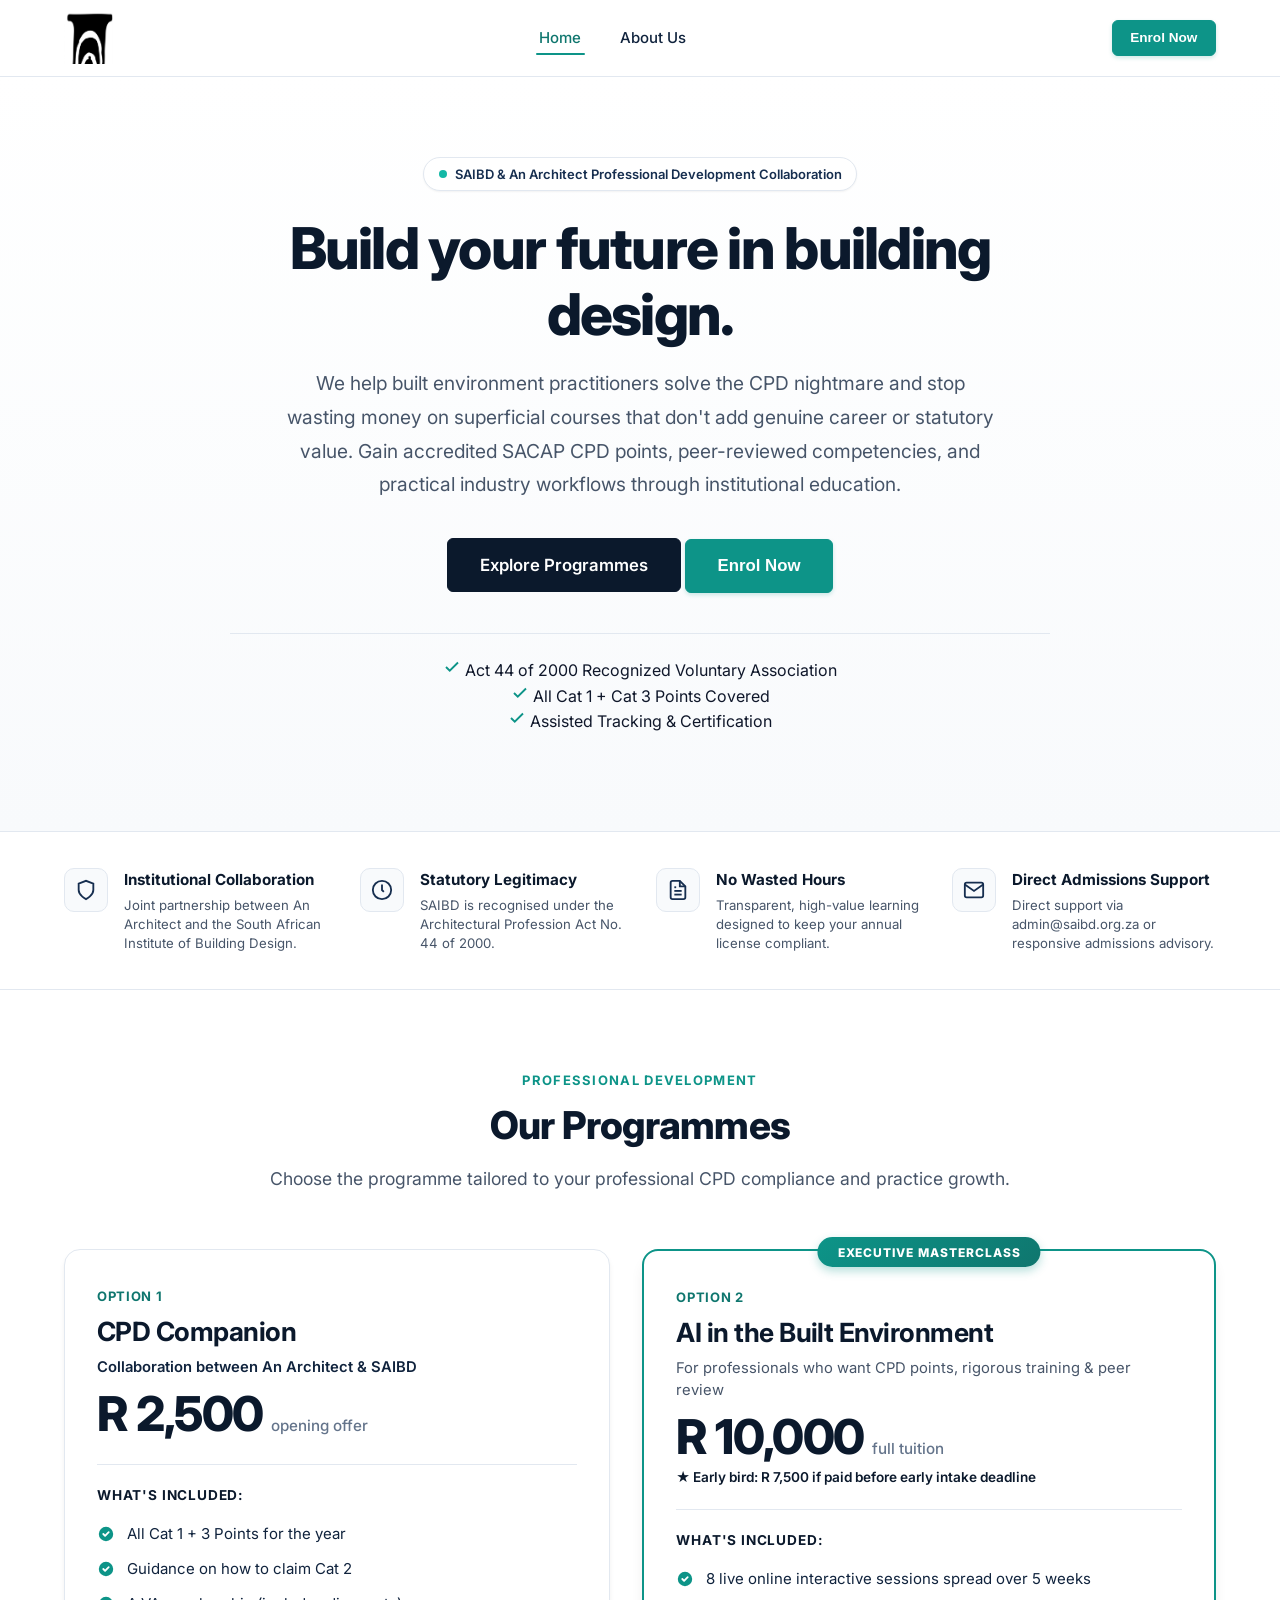
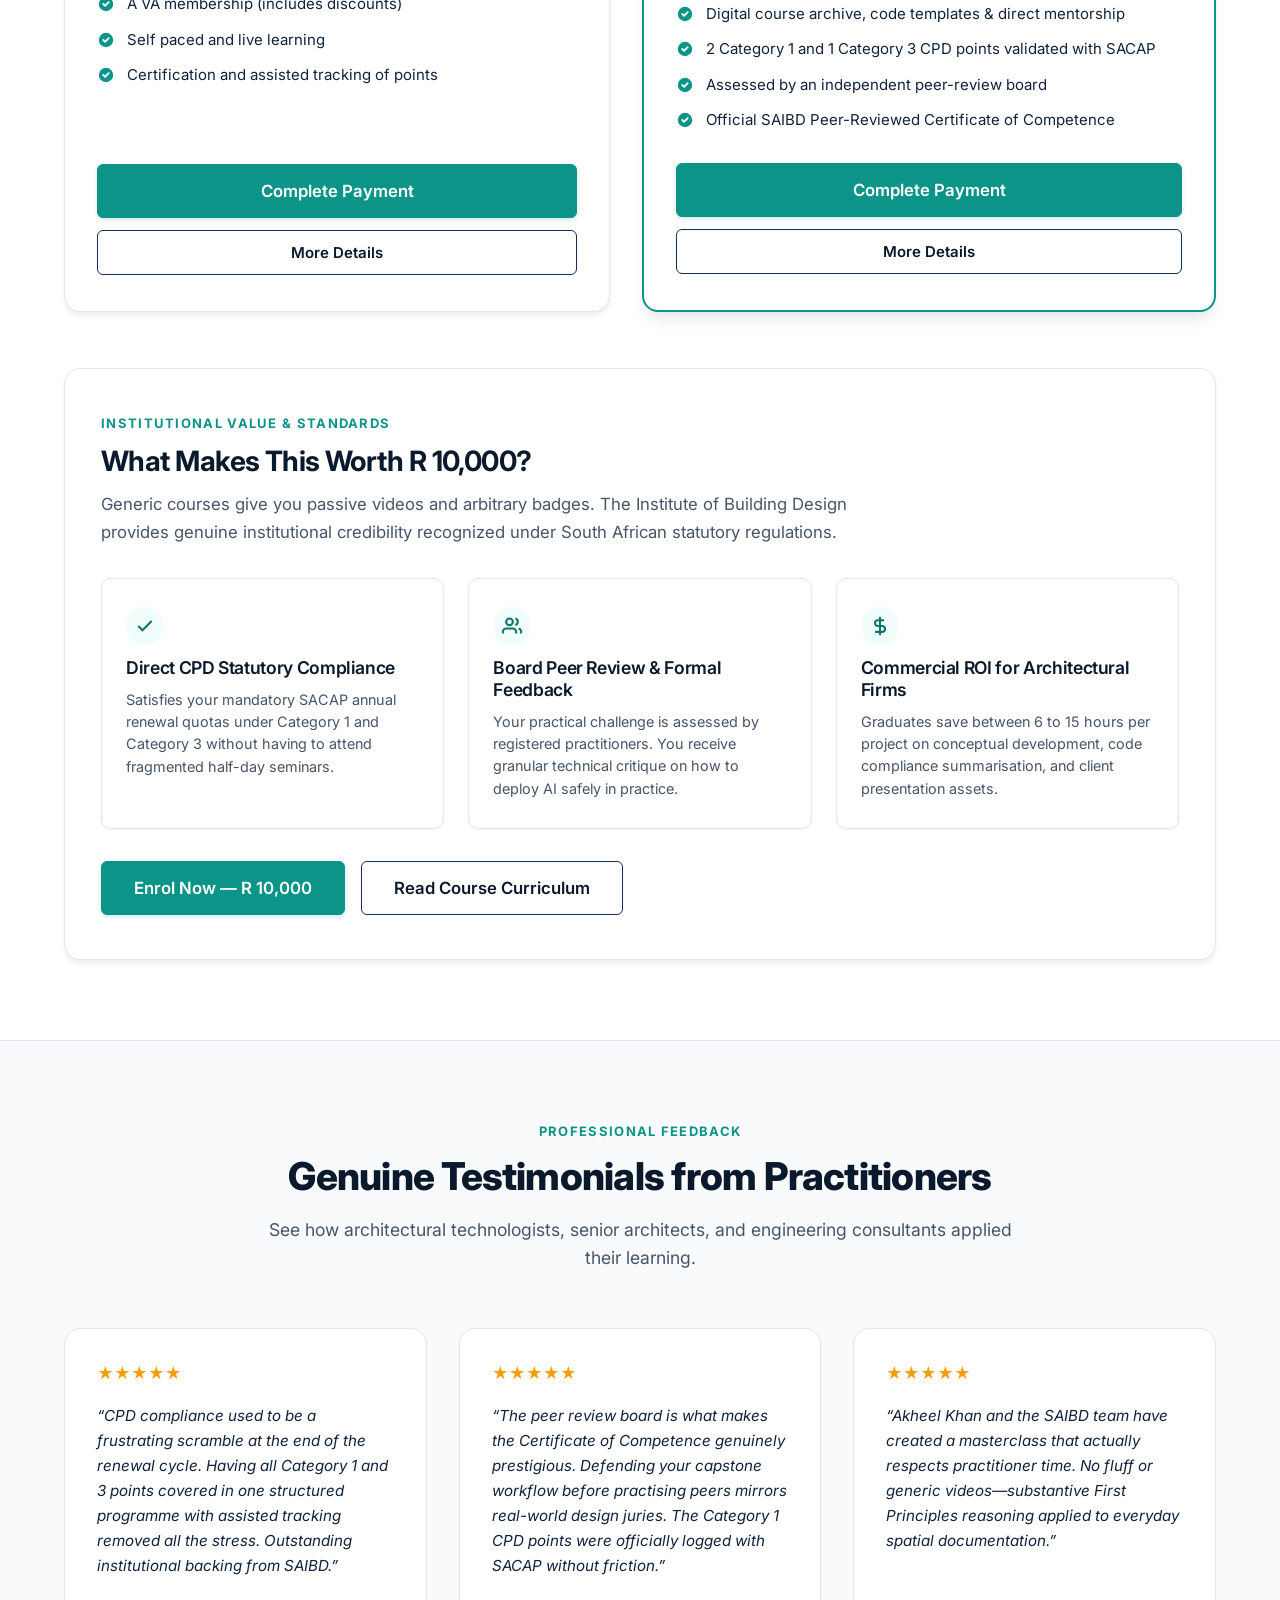
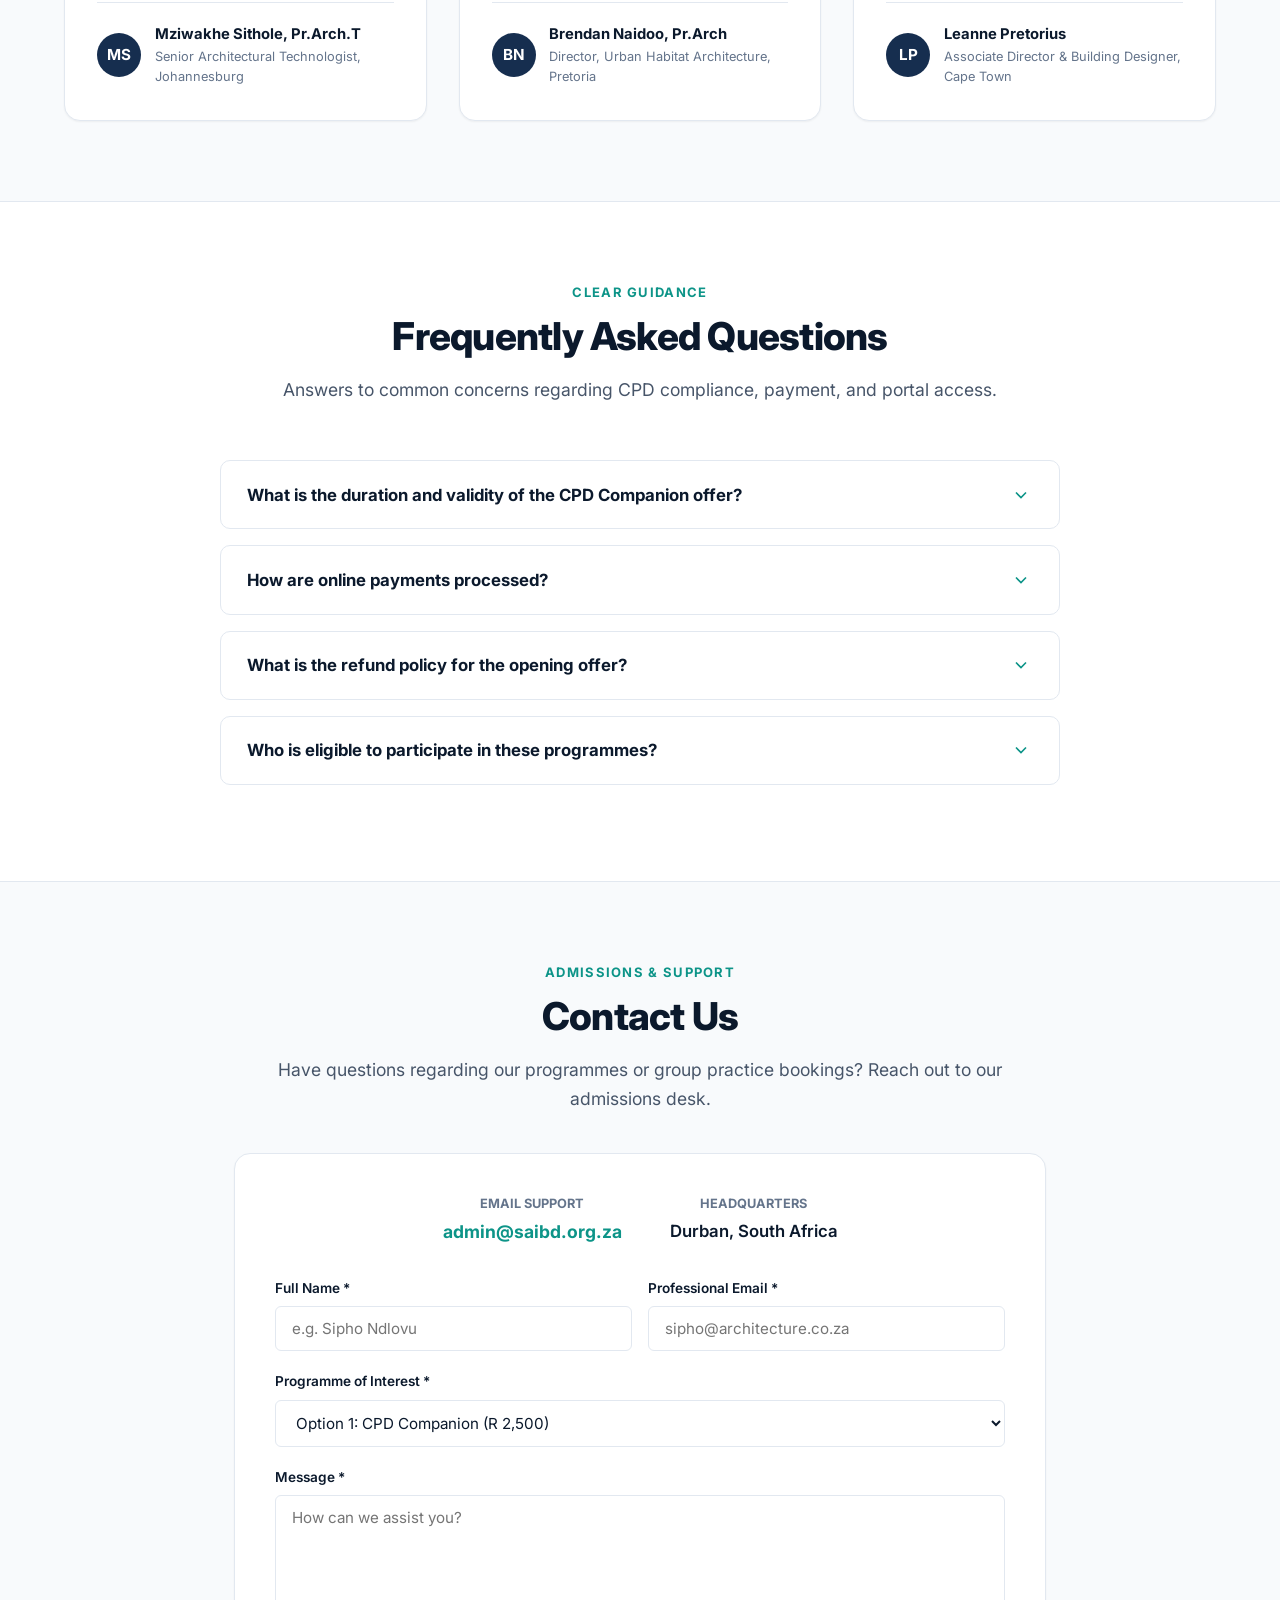
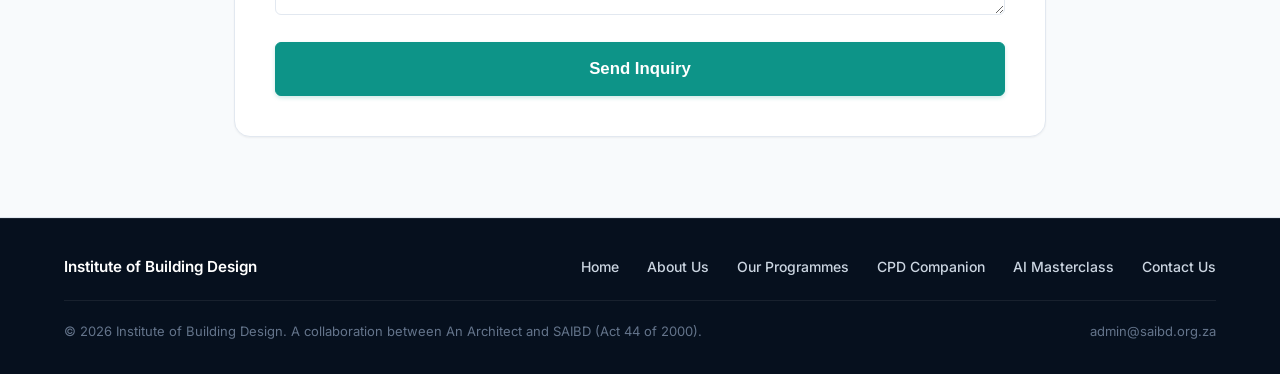
==== index.html @ e6e6883b "Add files via upload" ====
<!DOCTYPE html>
<html lang="en">
<head>
  <meta charset="utf-8">
  <meta name="viewport" content="width=device-width, initial-scale=1, viewport-fit=cover">
  <title>Institute of Building Design | Official Online Division of SAIBD</title>
  <meta name="description" content="Build your future in building design. End the CPD nightmare and stop wasting money on courses that don't add value. Official CPD programmes by SAIBD and An Architect.">
  <link rel="preconnect" href="https://fonts.googleapis.com">
  <link rel="preconnect" href="https://fonts.gstatic.com" crossorigin>
  <link href="https://fonts.googleapis.com/css2?family=Inter:wght@400;500;600;700;800&display=swap" rel="stylesheet">
  <link rel="stylesheet" href="css/style.css">
</head>
<body>

  <!-- Clean Header: Only Logo on Left, Only Home / About Us / Enrol Now on Right -->
  <header class="site-header">
    <div class="container header-main">
      <a href="index.html" class="brand-logo" aria-label="Institute of Building Design Home">
        <img src="Logo.png" alt="Institute of Building Design Logo" width="160" height="52">
      </a>

      <nav aria-label="Main Navigation">
        <ul class="nav-menu">
          <li><a href="index.html" class="nav-link active">Home</a></li>
          <li><a href="about.html" class="nav-link">About Us</a></li>
        </ul>
      </nav>

      <div class="nav-actions">
        <button class="btn btn-teal btn-sm" data-checkout-trigger="cpd-companion" id="nav-enrol-btn">Enrol Now</button>
        <button class="mobile-toggle" aria-label="Open Mobile Menu">
          <svg width="24" height="24" viewBox="0 0 24 24" fill="none" stroke="currentColor" stroke-width="2">
            <line x1="3" y1="12" x2="21" y2="12"></line>
            <line x1="3" y1="6" x2="21" y2="6"></line>
            <line x1="3" y1="18" x2="21" y2="18"></line>
          </svg>
        </button>
      </div>
    </div>
  </header>

  <!-- Mobile Drawer -->
  <div class="mobile-nav" role="dialog" aria-modal="true" aria-label="Mobile Navigation Drawer">
    <div class="mobile-nav-panel">
      <div class="mobile-nav-header">
        <img src="Logo.png" alt="Logo" style="height:44px;width:auto;">
        <button class="mobile-close" aria-label="Close Mobile Menu" style="background:none;border:none;font-size:1.5rem;cursor:pointer;">&times;</button>
      </div>
      <ul class="mobile-nav-links">
        <li><a href="index.html" style="color:var(--teal-600);">Home</a></li>
        <li><a href="about.html">About Us</a></li>
        <li><a href="#contact">Contact Us</a></li>
      </ul>
      <div style="margin-top:auto;display:flex;flex-direction:column;gap:0.75rem;">
        <button class="btn btn-teal btn-block" data-checkout-trigger="cpd-companion">Enrol Now</button>
        <p style="margin-top:0.75rem;font-size:0.8rem;color:var(--text-light);text-align:center;">
          SAIBD & An Architect Collaboration
        </p>
      </div>
    </div>
  </div>

  <main>
    <!-- HERO: Centered, No Image, Addressing CPD Nightmare & Wasted Money -->
    <section class="hero-wrapper" id="home">
      <div class="container hero-content-centered">
        <div class="hero-kicker" style="margin-bottom:1.5rem;">
          <span class="hero-kicker-dot"></span>
          <span>SAIBD & An Architect Professional Development Collaboration</span>
        </div>
        
        <h1 class="hero-title">
          Build your future in building design.
        </h1>
        
        <p class="hero-desc">
          We help built environment practitioners solve the CPD nightmare and stop wasting money on superficial courses that don't add genuine career or statutory value. Gain accredited SACAP CPD points, peer-reviewed competencies, and practical industry workflows through institutional education.
        </p>
        
        <div class="hero-cta-group">
          <a href="#programmes" class="btn btn-navy btn-lg">Explore Programmes</a>
          <button class="btn btn-teal btn-lg" data-checkout-trigger="cpd-companion">Enrol Now</button>
        </div>

        <div class="hero-trust-list">
          <div class="hero-trust-item">
            <svg width="18" height="18" viewBox="0 0 24 24" fill="none" stroke="var(--teal-600)" stroke-width="2.5"><polyline points="20 6 9 17 4 12"></polyline></svg>
            <span>Act 44 of 2000 Recognized Voluntary Association</span>
          </div>
          <div class="hero-trust-item">
            <svg width="18" height="18" viewBox="0 0 24 24" fill="none" stroke="var(--teal-600)" stroke-width="2.5"><polyline points="20 6 9 17 4 12"></polyline></svg>
            <span>All Cat 1 + Cat 3 Points Covered</span>
          </div>
          <div class="hero-trust-item">
            <svg width="18" height="18" viewBox="0 0 24 24" fill="none" stroke="var(--teal-600)" stroke-width="2.5"><polyline points="20 6 9 17 4 12"></polyline></svg>
            <span>Assisted Tracking & Certification</span>
          </div>
        </div>
      </div>
    </section>

    <!-- TRUST SIGNALS BAR -->
    <section class="trust-bar" id="trust-signals" aria-label="Trust Signals and Credentials">
      <div class="container trust-grid">
        <div class="trust-card">
          <div class="trust-icon-box">
            <svg width="22" height="22" viewBox="0 0 24 24" fill="none" stroke="currentColor" stroke-width="2"><path d="M12 22s8-4 8-10V5l-8-3-8 3v7c0 6 8 10 8 10z"></path></svg>
          </div>
          <div>
            <strong>Institutional Collaboration</strong>
            <span>Joint partnership between An Architect and the South African Institute of Building Design.</span>
          </div>
        </div>
        <div class="trust-card">
          <div class="trust-icon-box">
            <svg width="22" height="22" viewBox="0 0 24 24" fill="none" stroke="currentColor" stroke-width="2"><circle cx="12" cy="12" r="10"></circle><polyline points="12 6 12 12 14 14"></polyline></svg>
          </div>
          <div>
            <strong>Statutory Legitimacy</strong>
            <span>SAIBD is recognised under the Architectural Profession Act No. 44 of 2000.</span>
          </div>
        </div>
        <div class="trust-card">
          <div class="trust-icon-box">
            <svg width="22" height="22" viewBox="0 0 24 24" fill="none" stroke="currentColor" stroke-width="2"><path d="M14 2H6a2 2 0 0 0-2 2v16a2 2 0 0 0 2 2h12a2 2 0 0 0 2-2V8z"></path><polyline points="14 2 14 8 20 8"></polyline><line x1="16" y1="13" x2="8" y2="13"></line><line x1="16" y1="17" x2="8" y2="17"></line><polyline points="10 9 9 9 8 9"></polyline></svg>
          </div>
          <div>
            <strong>No Wasted Hours</strong>
            <span>Transparent, high-value learning designed to keep your annual license compliant.</span>
          </div>
        </div>
        <div class="trust-card">
          <div class="trust-icon-box">
            <svg width="22" height="22" viewBox="0 0 24 24" fill="none" stroke="currentColor" stroke-width="2"><path d="M4 4h16c1.1 0 2 .9 2 2v12c0 1.1-.9 2-2 2H4c-1.1 0-2-.9-2-2V6c0-1.1.9-2 2-2z"></path><polyline points="22,6 12,13 2,6"></polyline></svg>
          </div>
          <div>
            <strong>Direct Admissions Support</strong>
            <span>Direct support via admin@saibd.org.za or responsive admissions advisory.</span>
          </div>
        </div>
      </div>
    </section>

    <!-- OUR PROGRAMMES: Concise Option 1 & Option 2 Cards (Only Complete Payment & More Details Buttons) -->
    <section class="section" id="programmes">
      <div class="container">
        <div class="section-header">
          <span class="section-eyebrow">Professional Development</span>
          <h2 class="section-title">Our Programmes</h2>
          <p class="section-subtitle">
            Choose the programme tailored to your professional CPD compliance and practice growth.
          </p>
        </div>

        <div class="pricing-grid">
          <!-- Option 1: CPD Companion -->
          <div class="product-card" style="padding:2.25rem 2rem;">
            <div class="product-header" style="margin-bottom:1.25rem;padding-bottom:1.25rem;">
              <span class="product-tag">Option 1</span>
              <h3>CPD Companion</h3>
              <p class="product-desc" style="font-weight:600;color:var(--navy-850);margin-bottom:0.75rem;">
                Collaboration between An Architect & SAIBD
              </p>
              <div class="price-display">
                <span class="price-val">R 2,500</span>
                <span class="price-unit">opening offer</span>
              </div>
            </div>

            <div class="product-features-title">What's Included:</div>
            <ul class="feature-list" style="margin-bottom:2rem;">
              <li class="feature-item">
                <svg class="feature-icon" viewBox="0 0 20 20" fill="currentColor"><path fill-rule="evenodd" d="M10 18a8 8 0 100-16 8 8 0 000 16zm3.707-9.293a1 1 0 00-1.414-1.414L9 10.586 7.707 9.293a1 1 0 00-1.414 1.414l2 2a1 1 0 001.414 0l4-4z" clip-rule="evenodd"/></svg>
                <span>All Cat 1 + 3 Points for the year</span>
              </li>
              <li class="feature-item">
                <svg class="feature-icon" viewBox="0 0 20 20" fill="currentColor"><path fill-rule="evenodd" d="M10 18a8 8 0 100-16 8 8 0 000 16zm3.707-9.293a1 1 0 00-1.414-1.414L9 10.586 7.707 9.293a1 1 0 00-1.414 1.414l2 2a1 1 0 001.414 0l4-4z" clip-rule="evenodd"/></svg>
                <span>Guidance on how to claim Cat 2</span>
              </li>
              <li class="feature-item">
                <svg class="feature-icon" viewBox="0 0 20 20" fill="currentColor"><path fill-rule="evenodd" d="M10 18a8 8 0 100-16 8 8 0 000 16zm3.707-9.293a1 1 0 00-1.414-1.414L9 10.586 7.707 9.293a1 1 0 00-1.414 1.414l2 2a1 1 0 001.414 0l4-4z" clip-rule="evenodd"/></svg>
                <span>A VA membership (includes discounts)</span>
              </li>
              <li class="feature-item">
                <svg class="feature-icon" viewBox="0 0 20 20" fill="currentColor"><path fill-rule="evenodd" d="M10 18a8 8 0 100-16 8 8 0 000 16zm3.707-9.293a1 1 0 00-1.414-1.414L9 10.586 7.707 9.293a1 1 0 00-1.414 1.414l2 2a1 1 0 001.414 0l4-4z" clip-rule="evenodd"/></svg>
                <span>Self paced and live learning</span>
              </li>
              <li class="feature-item">
                <svg class="feature-icon" viewBox="0 0 20 20" fill="currentColor"><path fill-rule="evenodd" d="M10 18a8 8 0 100-16 8 8 0 000 16zm3.707-9.293a1 1 0 00-1.414-1.414L9 10.586 7.707 9.293a1 1 0 00-1.414 1.414l2 2a1 1 0 001.414 0l4-4z" clip-rule="evenodd"/></svg>
                <span>Certification and assisted tracking of points</span>
              </li>
            </ul>

            <!-- Only 2 Buttons: Complete Payment or More Details -->
            <div class="product-actions">
              <a href="https://paystack.shop/pay/bzzaclu1al" target="_blank" rel="noopener" class="btn btn-teal btn-block btn-lg">
                Complete Payment
              </a>
              <a href="cpd-companion.html" class="btn btn-outline btn-block">
                More Details
              </a>
            </div>
          </div>

          <!-- Option 2: AI in the Built Environment -->
          <div class="product-card featured" style="padding:2.25rem 2rem;">
            <div class="featured-ribbon">Executive Masterclass</div>
            <div class="product-header" style="margin-bottom:1.25rem;padding-bottom:1.25rem;">
              <span class="product-tag">Option 2</span>
              <h3>AI in the Built Environment</h3>
              <p class="product-desc" style="margin-bottom:0.75rem;">
                For professionals who want CPD points, rigorous training & peer review
              </p>
              <div class="price-display">
                <span class="price-val">R 10,000</span>
                <span class="price-unit">full tuition</span>
              </div>
              <span class="price-note" style="color:var(--navy-900);">
                ★ Early bird: R 7,500 if paid before early intake deadline
              </span>
            </div>

            <div class="product-features-title">What's Included:</div>
            <ul class="feature-list" style="margin-bottom:2rem;">
              <li class="feature-item">
                <svg class="feature-icon" viewBox="0 0 20 20" fill="currentColor"><path fill-rule="evenodd" d="M10 18a8 8 0 100-16 8 8 0 000 16zm3.707-9.293a1 1 0 00-1.414-1.414L9 10.586 7.707 9.293a1 1 0 00-1.414 1.414l2 2a1 1 0 001.414 0l4-4z" clip-rule="evenodd"/></svg>
                <span>8 live online interactive sessions spread over 5 weeks</span>
              </li>
              <li class="feature-item">
                <svg class="feature-icon" viewBox="0 0 20 20" fill="currentColor"><path fill-rule="evenodd" d="M10 18a8 8 0 100-16 8 8 0 000 16zm3.707-9.293a1 1 0 00-1.414-1.414L9 10.586 7.707 9.293a1 1 0 00-1.414 1.414l2 2a1 1 0 001.414 0l4-4z" clip-rule="evenodd"/></svg>
                <span>Digital course archive, code templates & direct mentorship</span>
              </li>
              <li class="feature-item">
                <svg class="feature-icon" viewBox="0 0 20 20" fill="currentColor"><path fill-rule="evenodd" d="M10 18a8 8 0 100-16 8 8 0 000 16zm3.707-9.293a1 1 0 00-1.414-1.414L9 10.586 7.707 9.293a1 1 0 00-1.414 1.414l2 2a1 1 0 001.414 0l4-4z" clip-rule="evenodd"/></svg>
                <span>2 Category 1 and 1 Category 3 CPD points validated with SACAP</span>
              </li>
              <li class="feature-item">
                <svg class="feature-icon" viewBox="0 0 20 20" fill="currentColor"><path fill-rule="evenodd" d="M10 18a8 8 0 100-16 8 8 0 000 16zm3.707-9.293a1 1 0 00-1.414-1.414L9 10.586 7.707 9.293a1 1 0 00-1.414 1.414l2 2a1 1 0 001.414 0l4-4z" clip-rule="evenodd"/></svg>
                <span>Assessed by an independent peer-review board</span>
              </li>
              <li class="feature-item">
                <svg class="feature-icon" viewBox="0 0 20 20" fill="currentColor"><path fill-rule="evenodd" d="M10 18a8 8 0 100-16 8 8 0 000 16zm3.707-9.293a1 1 0 00-1.414-1.414L9 10.586 7.707 9.293a1 1 0 00-1.414 1.414l2 2a1 1 0 001.414 0l4-4z" clip-rule="evenodd"/></svg>
                <span>Official SAIBD Peer-Reviewed Certificate of Competence</span>
              </li>
            </ul>

            <!-- Only 2 Buttons: Complete Payment or More Details -->
            <div class="product-actions">
              <a href="https://paystack.shop/pay/bzzaclu1al" target="_blank" rel="noopener" class="btn btn-teal btn-block btn-lg">
                Complete Payment
              </a>
              <a href="ai-in-the-built-environment.html" class="btn btn-outline btn-block">
                More Details
              </a>
            </div>
          </div>
        </div>

        <!-- WHAT MAKES THIS WORTH R 10,000? -->
        <div style="margin-top:3.5rem;background:#FFFFFF;border:1px solid var(--border-light);border-radius:var(--radius-lg);padding:2.75rem 2.25rem;box-shadow:var(--shadow-md);">
          <div style="max-width:760px;margin-bottom:1.75rem;">
            <span class="section-eyebrow">Institutional Value & Standards</span>
            <h3 style="font-size:1.75rem;margin-bottom:0.75rem;color:var(--navy-900);">What Makes This Worth R 10,000?</h3>
            <p style="font-size:1.05rem;color:var(--text-muted);line-height:1.65;margin-bottom:0;">
              Generic courses give you passive videos and arbitrary badges. The Institute of Building Design provides genuine institutional credibility recognized under South African statutory regulations.
            </p>
          </div>

          <div class="worth-card-grid">
            <div class="worth-card">
              <div style="width:38px;height:38px;background:var(--teal-50);color:var(--teal-700);border-radius:50%;display:flex;align-items:center;justify-content:center;margin-bottom:0.75rem;">
                <svg width="20" height="20" viewBox="0 0 24 24" fill="none" stroke="currentColor" stroke-width="2.5"><polyline points="20 6 9 17 4 12"></polyline></svg>
              </div>
              <h4>Direct CPD Statutory Compliance</h4>
              <p>
                Satisfies your mandatory SACAP annual renewal quotas under Category 1 and Category 3 without having to attend fragmented half-day seminars.
              </p>
            </div>

            <div class="worth-card">
              <div style="width:38px;height:38px;background:var(--teal-50);color:var(--teal-700);border-radius:50%;display:flex;align-items:center;justify-content:center;margin-bottom:0.75rem;">
                <svg width="20" height="20" viewBox="0 0 24 24" fill="none" stroke="currentColor" stroke-width="2.5"><path d="M17 21v-2a4 4 0 0 0-4-4H5a4 4 0 0 0-4 4v2"></path><circle cx="9" cy="7" r="4"></circle><path d="M23 21v-2a4 4 0 0 0-3-3.87"></path><path d="M16 3.13a4 4 0 0 1 0 7.75"></path></svg>
              </div>
              <h4>Board Peer Review & Formal Feedback</h4>
              <p>
                Your practical challenge is assessed by registered practitioners. You receive granular technical critique on how to deploy AI safely in practice.
              </p>
            </div>

            <div class="worth-card">
              <div style="width:38px;height:38px;background:var(--teal-50);color:var(--teal-700);border-radius:50%;display:flex;align-items:center;justify-content:center;margin-bottom:0.75rem;">
                <svg width="20" height="20" viewBox="0 0 24 24" fill="none" stroke="currentColor" stroke-width="2.5"><line x1="12" y1="1" x2="12" y2="23"></line><path d="M17 5H9.5a3.5 3.5 0 0 0 0 7h5a3.5 3.5 0 0 1 0 7H6"></path></svg>
              </div>
              <h4>Commercial ROI for Architectural Firms</h4>
              <p>
                Graduates save between 6 to 15 hours per project on conceptual development, code compliance summarisation, and client presentation assets.
              </p>
            </div>
          </div>

          <div style="margin-top:2rem;display:flex;gap:1rem;flex-wrap:wrap;align-items:center;">
            <a href="https://paystack.shop/pay/bzzaclu1al" target="_blank" rel="noopener" class="btn btn-teal btn-lg">
              Enrol Now — R 10,000
            </a>
            <a href="ai-in-the-built-environment.html" class="btn btn-outline btn-lg">
              Read Course Curriculum
            </a>
          </div>
        </div>
      </div>
    </section>

    <!-- TESTIMONIALS -->
    <section class="section section-alt" id="testimonials">
      <div class="container">
        <div class="section-header">
          <span class="section-eyebrow">Professional Feedback</span>
          <h2 class="section-title">Genuine Testimonials from Practitioners</h2>
          <p class="section-subtitle">
            See how architectural technologists, senior architects, and engineering consultants applied their learning.
          </p>
        </div>

        <div class="testimonials-grid">
          <div class="testimonial-card">
            <div>
              <div class="rating-stars">★★★★★</div>
              <p class="testimonial-quote">
                “CPD compliance used to be a frustrating scramble at the end of the renewal cycle. Having all Category 1 and 3 points covered in one structured programme with assisted tracking removed all the stress. Outstanding institutional backing from SAIBD.”
              </p>
            </div>
            <div class="testimonial-author">
              <div class="author-avatar">MS</div>
              <div>
                <span class="author-name">Mziwakhe Sithole, Pr.Arch.T</span>
                <span class="author-role">Senior Architectural Technologist, Johannesburg</span>
              </div>
            </div>
          </div>

          <div class="testimonial-card">
            <div>
              <div class="rating-stars">★★★★★</div>
              <p class="testimonial-quote">
                “The peer review board is what makes the Certificate of Competence genuinely prestigious. Defending your capstone workflow before practising peers mirrors real-world design juries. The Category 1 CPD points were officially logged with SACAP without friction.”
              </p>
            </div>
            <div class="testimonial-author">
              <div class="author-avatar">BN</div>
              <div>
                <span class="author-name">Brendan Naidoo, Pr.Arch</span>
                <span class="author-role">Director, Urban Habitat Architecture, Pretoria</span>
              </div>
            </div>
          </div>

          <div class="testimonial-card">
            <div>
              <div class="rating-stars">★★★★★</div>
              <p class="testimonial-quote">
                “Akheel Khan and the SAIBD team have created a masterclass that actually respects practitioner time. No fluff or generic videos—substantive First Principles reasoning applied to everyday spatial documentation.”
              </p>
            </div>
            <div class="testimonial-author">
              <div class="author-avatar">LP</div>
              <div>
                <span class="author-name">Leanne Pretorius</span>
                <span class="author-role">Associate Director & Building Designer, Cape Town</span>
              </div>
            </div>
          </div>
        </div>
      </div>
    </section>

    <!-- FAQs -->
    <section class="section" id="faqs">
      <div class="container">
        <div class="section-header">
          <span class="section-eyebrow">Clear Guidance</span>
          <h2 class="section-title">Frequently Asked Questions</h2>
          <p class="section-subtitle">
            Answers to common concerns regarding CPD compliance, payment, and portal access.
          </p>
        </div>

        <div class="faq-container">
          <div class="faq-item">
            <button class="faq-question">
              <span>What is the duration and validity of the CPD Companion offer?</span>
              <span class="faq-icon">
                <svg width="20" height="20" viewBox="0 0 24 24" fill="none" stroke="currentColor" stroke-width="2"><polyline points="6 9 12 15 18 9"></polyline></svg>
              </span>
            </button>
            <div class="faq-answer">
              <div class="faq-answer-inner">
                The CPD Companion offer is applicable for a 1 (one) year duration, valid for the 2026 calendar year (commencing January 2026 through December 2026). A new year, 2027, commences in January 2027.
              </div>
            </div>
          </div>

          <div class="faq-item">
            <button class="faq-question">
              <span>How are online payments processed?</span>
              <span class="faq-icon">
                <svg width="20" height="20" viewBox="0 0 24 24" fill="none" stroke="currentColor" stroke-width="2"><polyline points="6 9 12 15 18 9"></polyline></svg>
              </span>
            </button>
            <div class="faq-answer">
              <div class="faq-answer-inner">
                Online payments are processed securely via Paystack with instant receipting and automated enrollment confirmation dispatched to your registered email.
              </div>
            </div>
          </div>

          <div class="faq-item">
            <button class="faq-question">
              <span>What is the refund policy for the opening offer?</span>
              <span class="faq-icon">
                <svg width="20" height="20" viewBox="0 0 24 24" fill="none" stroke="currentColor" stroke-width="2"><polyline points="6 9 12 15 18 9"></polyline></svg>
              </span>
            </button>
            <div class="faq-answer">
              <div class="faq-answer-inner">
                The opening offer is set at R 2,500.00. Because this is a specially discounted opening offer, there are no refunds. Candidate feedback is actively collected to refine and continuously improve the system.
              </div>
            </div>
          </div>

          <div class="faq-item">
            <button class="faq-question">
              <span>Who is eligible to participate in these programmes?</span>
              <span class="faq-icon">
                <svg width="20" height="20" viewBox="0 0 24 24" fill="none" stroke="currentColor" stroke-width="2"><polyline points="6 9 12 15 18 9"></polyline></svg>
              </span>
            </button>
            <div class="faq-answer">
              <div class="faq-answer-inner">
                Candidate and professional architectural draughtspersons, technologists, senior technologists, architects, structural engineers, quantity surveyors, and built environment firm leaders seeking verified SACAP CPD credits.
              </div>
            </div>
          </div>
        </div>
      </div>
    </section>

    <!-- CONTACT US SECTION AT THE BOTTOM (Clean, No Urgent EFT Box) -->
    <section class="section section-alt" id="contact">
      <div class="container" style="max-width:860px;">
        <div style="text-align:center;margin-bottom:2.5rem;">
          <span class="section-eyebrow">Admissions & Support</span>
          <h2 class="section-title">Contact Us</h2>
          <p class="section-subtitle">
            Have questions regarding our programmes or group practice bookings? Reach out to our admissions desk.
          </p>
        </div>

        <div style="background:#FFFFFF;border:1px solid var(--border-light);border-radius:var(--radius-lg);padding:2.5rem;box-shadow:var(--shadow-sm);">
          <div style="display:flex;justify-content:center;gap:3rem;flex-wrap:wrap;margin-bottom:2rem;text-align:center;">
            <div>
              <span style="font-size:0.8rem;text-transform:uppercase;color:var(--text-light);font-weight:700;display:block;margin-bottom:0.25rem;">Email Support</span>
              <a href="mailto:admin@saibd.org.za" style="font-size:1.1rem;font-weight:700;">admin@saibd.org.za</a>
            </div>
            <div>
              <span style="font-size:0.8rem;text-transform:uppercase;color:var(--text-light);font-weight:700;display:block;margin-bottom:0.25rem;">Headquarters</span>
              <span style="font-size:1.05rem;color:var(--navy-900);font-weight:600;">Durban, South Africa</span>
            </div>
          </div>

          <form id="institute-contact-form">
            <div style="display:grid;grid-template-columns:1fr 1fr;gap:1rem;">
              <div class="form-group">
                <label class="form-label" for="contact-name">Full Name *</label>
                <input type="text" id="contact-name" class="form-control" placeholder="e.g. Sipho Ndlovu" required>
              </div>

              <div class="form-group">
                <label class="form-label" for="contact-email">Professional Email *</label>
                <input type="email" id="contact-email" class="form-control" placeholder="sipho@architecture.co.za" required>
              </div>
            </div>

            <div class="form-group">
              <label class="form-label" for="contact-programme">Programme of Interest *</label>
              <select id="contact-programme" class="form-control" required>
                <option value="Option 1 - CPD Companion">Option 1: CPD Companion (R 2,500)</option>
                <option value="Option 2 - AI in the Built Environment">Option 2: AI in the Built Environment (R 10,000 / R 7,500)</option>
                <option value="General Question">General Question</option>
              </select>
            </div>

            <div class="form-group">
              <label class="form-label" for="contact-message">Message *</label>
              <textarea id="contact-message" class="form-control" placeholder="How can we assist you?" required></textarea>
            </div>

            <button type="submit" class="btn btn-teal btn-block btn-lg">Send Inquiry</button>
            <div id="contact-form-response"></div>
          </form>
        </div>
      </div>
    </section>
  </main>

  <!-- Compact Footer (No Logo) -->
  <footer class="site-footer">
    <div class="container">
      <div class="footer-compact">
        <div style="font-weight:600;color:#FFFFFF;font-size:0.95rem;">
          Institute of Building Design
        </div>
        <div class="footer-nav-links">
          <a href="index.html">Home</a>
          <a href="about.html">About Us</a>
          <a href="#programmes">Our Programmes</a>
          <a href="cpd-companion.html">CPD Companion</a>
          <a href="ai-in-the-built-environment.html">AI Masterclass</a>
          <a href="#contact">Contact Us</a>
        </div>
      </div>

      <div class="footer-bottom-copy">
        <div>
          © 2026 Institute of Building Design. A collaboration between An Architect and SAIBD (Act 44 of 2000).
        </div>
        <div>
          <a href="mailto:admin@saibd.org.za" style="color:var(--text-light);">admin@saibd.org.za</a>
        </div>
      </div>
    </div>
  </footer>

  <!-- Candidate Information & Paystack Enrolment Modal -->
  <div class="checkout-modal" id="checkout-modal" role="dialog" aria-modal="true" aria-labelledby="modal-heading">
    <div class="checkout-dialog">
      <div class="checkout-header">
        <div>
          <h3 id="modal-heading">Programme Enrolment</h3>
          <span style="font-size:0.75rem;color:var(--teal-700);font-weight:600;">Secure Candidate Registration</span>
        </div>
        <button class="checkout-close-btn" aria-label="Close Checkout">&times;</button>
      </div>

      <div class="checkout-body">
        <form id="checkout-form">
          <div class="checkout-step">
            <label class="step-label">
              <span class="step-number">1</span>
              Select Programme
            </label>
            <div class="product-select-group">
              <label class="product-option-radio selected">
                <input type="radio" name="checkout-product" value="cpd-companion" checked>
                <span class="radio-title">Option 1: CPD Companion</span>
                <span class="radio-price">R 2,500</span>
                <span style="display:block;font-size:0.75rem;color:var(--text-light);margin-top:0.25rem;">Opening offer</span>
              </label>

              <label class="product-option-radio">
                <input type="radio" name="checkout-product" value="ai-built-environment">
                <span class="radio-title">Option 2: AI in Built Environment</span>
                <span class="radio-price">R 10,000</span>
                <span style="display:block;font-size:0.75rem;color:var(--text-light);margin-top:0.25rem;">Full tuition & certificate</span>
              </label>
            </div>
          </div>

          <div class="checkout-step">
            <label class="step-label">
              <span class="step-number">2</span>
              Candidate Information
            </label>
            <div style="display:grid;grid-template-columns:1fr 1fr;gap:0.75rem;">
              <div class="form-group" style="margin-bottom:0.75rem;">
                <label class="form-label" for="checkout-fname">First Name *</label>
                <input type="text" id="checkout-fname" class="form-control" placeholder="e.g. Sipho" required>
              </div>
              <div class="form-group" style="margin-bottom:0.75rem;">
                <label class="form-label" for="checkout-lname">Last Name *</label>
                <input type="text" id="checkout-lname" class="form-control" placeholder="e.g. Ndlovu" required>
              </div>
            </div>

            <div class="form-group" style="margin-bottom:0.75rem;">
              <label class="form-label" for="checkout-email">Professional Email *</label>
              <input type="email" id="checkout-email" class="form-control" placeholder="sipho@architecture.co.za" required>
            </div>

            <div style="display:grid;grid-template-columns:1.2fr 0.8fr;gap:0.75rem;">
              <div class="form-group" style="margin-bottom:0.75rem;">
                <label class="form-label" for="checkout-phone">Mobile / WhatsApp *</label>
                <input type="tel" id="checkout-phone" class="form-control" placeholder="+27 82 123 4567" required>
              </div>
              <div class="form-group" style="margin-bottom:0.75rem;">
                <label class="form-label" for="checkout-sacap">SACAP / SAIBD Reg No.</label>
                <input type="text" id="checkout-sacap" class="form-control" placeholder="e.g. D1234 (Optional)">
              </div>
            </div>
          </div>

          <div class="checkout-summary-box">
            <div class="summary-row">
              <span id="checkout-item-title">Option 1 - CPD Companion (Opening Offer)</span>
              <span id="checkout-subtotal" style="font-weight:600;color:var(--navy-900);">R 2,500</span>
            </div>
            <div class="summary-row total">
              <span>Total Payable</span>
              <span id="checkout-total" style="color:var(--teal-700);">R 2,500</span>
            </div>
          </div>

          <button type="submit" class="btn btn-teal btn-block btn-lg" id="checkout-submit-btn">
            Proceed to Paystack Secure Checkout
          </button>
        </form>

        <!-- Redirect Confirmation State -->
        <div id="checkout-success" style="display:none;text-align:center;padding:1.5rem 0;">
          <div style="width:64px;height:64px;background-color:var(--teal-50);color:var(--teal-600);border-radius:50%;display:inline-flex;align-items:center;justify-content:center;margin-bottom:1.25rem;">
            <svg width="34" height="34" viewBox="0 0 24 24" fill="none" stroke="currentColor" stroke-width="2.5"><polyline points="20 6 9 17 4 12"></polyline></svg>
          </div>
          <h3 style="font-size:1.5rem;margin-bottom:0.5rem;color:var(--navy-900);">Redirecting to Paystack...</h3>
          <p style="color:var(--text-muted);font-size:0.95rem;max-width:440px;margin:0 auto 1.5rem;">
            Your details have been registered under reference <strong id="receipt-ref" style="color:var(--navy-900);">IBD-123456</strong>.
          </p>
          <a href="https://paystack.shop/pay/bzzaclu1al" target="_blank" rel="noopener" class="btn btn-teal btn-lg" id="paystack-redirect-btn" style="margin-bottom:1rem;">
            Click here if not redirected automatically
          </a>
        </div>
      </div>
    </div>
  </div>

  <script src="js/main.js"></script>
</body>
</html>
---- css/style.css ----
/* ==========================================================================
   INSTITUTE OF BUILDING DESIGN (IBD) — DESIGN SYSTEM & STYLESHEET
   Colours: Crisp White, Navy Blue (#0B192C, #132A4A), Teal (#0D9488, #0F766E)
   Typography: Inter (Clean, Academic, Trustworthy)
   ========================================================================== */

:root {
  /* Brand Palette */
  --navy-950: #06101E;
  --navy-900: #0B192C;
  --navy-850: #10233D;
  --navy-800: #162E4F;
  --navy-700: #1E3E66;
  --navy-600: #2C5282;

  --teal-700: #0F766E;
  --teal-600: #0D9488;
  --teal-500: #14B8A6;
  --teal-400: #2DD4BF;
  --teal-100: #CCFBF1;
  --teal-50:  #F0FDFA;

  /* Neutrals & Surfaces */
  --bg-white: #FFFFFF;
  --bg-subtle: #F8FAFC;
  --bg-card: #FFFFFF;
  --bg-alt: #F1F5F9;
  
  --text-main: #0F172A;
  --text-muted: #475569;
  --text-light: #64748B;
  --text-on-dark: #F8FAFC;
  --text-on-dark-muted: #CBD5E1;

  --border-light: #E2E8F0;
  --border-subtle: #EDF2F7;
  --border-dark: #1E3A5F;

  --gold-500: #D97706;
  --gold-100: #FEF3C7;

  /* Shadows */
  --shadow-sm: 0 1px 2px 0 rgba(0, 0, 0, 0.05);
  --shadow-md: 0 4px 6px -1px rgba(11, 25, 44, 0.07), 0 2px 4px -2px rgba(11, 25, 44, 0.05);
  --shadow-lg: 0 10px 15px -3px rgba(11, 25, 44, 0.09), 0 4px 6px -4px rgba(11, 25, 44, 0.04);
  --shadow-xl: 0 20px 25px -5px rgba(11, 25, 44, 0.12), 0 8px 10px -6px rgba(11, 25, 44, 0.06);

  /* Layout */
  --container-max: 1200px;
  --radius-sm: 6px;
  --radius-md: 10px;
  --radius-lg: 16px;
  --radius-full: 9999px;

  --header-height: 76px;
}

/* Base Reset */
*, *::before, *::after {
  box-sizing: border-box;
  margin: 0;
  padding: 0;
}

html {
  font-family: 'Inter', system-ui, -apple-system, BlinkMacSystemFont, "Segoe UI", Roboto, sans-serif;
  color: var(--text-main);
  background-color: var(--bg-white);
  line-height: 1.6;
  font-size: 16px;
  scroll-behavior: smooth;
  -webkit-font-smoothing: antialiased;
  -moz-osx-font-smoothing: grayscale;
}

body {
  min-height: 100vh;
  display: flex;
  flex-direction: column;
  background-color: var(--bg-white);
  color: var(--text-main);
  overflow-x: hidden;
}

img {
  max-width: 100%;
  height: auto;
  display: block;
}

a {
  color: var(--teal-600);
  text-decoration: none;
  transition: color 0.2s ease;
}

a:hover {
  color: var(--teal-700);
}

p {
  margin-bottom: 1.2rem;
  line-height: 1.65;
}

h1, h2, h3, h4, h5, h6 {
  color: var(--navy-900);
  font-weight: 700;
  line-height: 1.25;
  letter-spacing: -0.02em;
  margin-bottom: 0.75rem;
}

h1 { font-size: clamp(2.2rem, 4vw + 1rem, 3.4rem); }
h2 { font-size: clamp(1.75rem, 2.5vw + 0.75rem, 2.5rem); }
h3 { font-size: clamp(1.25rem, 1.5vw + 0.5rem, 1.65rem); }
h4 { font-size: 1.15rem; font-weight: 600; }

/* Container & Sections */
.container {
  width: 100%;
  max-width: var(--container-max);
  margin-left: auto;
  margin-right: auto;
  padding-left: 1.5rem;
  padding-right: 1.5rem;
}

.section {
  padding: 5rem 0;
}

.section-sm {
  padding: 3rem 0;
}

.section-alt {
  background-color: var(--bg-subtle);
  border-top: 1px solid var(--border-light);
  border-bottom: 1px solid var(--border-light);
}

.section-navy {
  background-color: var(--navy-900);
  color: var(--text-on-dark);
}

.section-navy h1, 
.section-navy h2, 
.section-navy h3 {
  color: #FFFFFF;
}

.section-navy p {
  color: var(--text-on-dark-muted);
}

/* Header & Navigation */
.site-header {
  position: sticky;
  top: 0;
  z-index: 100;
  background-color: rgba(255, 255, 255, 0.98);
  backdrop-filter: blur(8px);
  -webkit-backdrop-filter: blur(8px);
  border-bottom: 1px solid var(--border-light);
  transition: box-shadow 0.2s ease;
}

.site-header.scrolled {
  box-shadow: var(--shadow-sm);
}

.header-topbar {
  background-color: var(--navy-950);
  color: var(--text-on-dark-muted);
  font-size: 0.8125rem;
  padding: 0.4rem 0;
  border-bottom: 1px solid rgba(255, 255, 255, 0.08);
}

.topbar-content {
  display: flex;
  justify-content: space-between;
  align-items: center;
  flex-wrap: wrap;
  gap: 0.75rem;
}

.topbar-badge {
  display: inline-flex;
  align-items: center;
  gap: 0.5rem;
}

.topbar-badge span.dot {
  width: 7px;
  height: 7px;
  border-radius: 50%;
  background-color: var(--teal-400);
  display: inline-block;
  box-shadow: 0 0 8px var(--teal-400);
}

.topbar-links {
  display: flex;
  gap: 1.25rem;
  align-items: center;
}

.topbar-links a {
  color: var(--text-on-dark-muted);
  font-size: 0.8125rem;
  transition: color 0.15s ease;
}

.topbar-links a:hover {
  color: #FFFFFF;
}

.header-main {
  display: flex;
  align-items: center;
  justify-content: space-between;
  height: var(--header-height);
}

.brand-logo {
  display: flex;
  align-items: center;
  text-decoration: none;
}

.brand-logo img {
  height: 52px;
  max-height: 56px;
  width: auto;
  display: block;
  object-fit: contain;
}

/* Nav links */
.nav-menu {
  display: flex;
  align-items: center;
  gap: 2rem;
  list-style: none;
}

.nav-link {
  font-size: 0.9375rem;
  font-weight: 500;
  color: var(--navy-850);
  padding: 0.5rem 0.2rem;
  position: relative;
  transition: color 0.2s ease;
}

.nav-link:hover,
.nav-link.active {
  color: var(--teal-700);
}

.nav-link.active::after {
  content: '';
  position: absolute;
  bottom: 0;
  left: 0;
  right: 0;
  height: 2px;
  background-color: var(--teal-600);
  border-radius: 2px;
}

.nav-actions {
  display: flex;
  align-items: center;
  gap: 1rem;
}

.mobile-toggle {
  display: none;
  background: none;
  border: 1px solid var(--border-light);
  border-radius: var(--radius-sm);
  padding: 0.5rem;
  cursor: pointer;
  color: var(--navy-900);
}

/* Mobile drawer */
.mobile-nav {
  position: fixed;
  inset: 0;
  background-color: rgba(6, 16, 30, 0.6);
  z-index: 1000;
  display: none;
  opacity: 0;
  transition: opacity 0.25s ease;
}

.mobile-nav.active {
  display: flex;
  opacity: 1;
}

.mobile-nav-panel {
  width: 85%;
  max-width: 360px;
  background-color: #FFFFFF;
  height: 100%;
  margin-left: auto;
  padding: 1.5rem;
  display: flex;
  flex-direction: column;
  overflow-y: auto;
  box-shadow: -4px 0 24px rgba(0,0,0,0.15);
  transform: translateX(100%);
  transition: transform 0.3s cubic-bezier(0.16, 1, 0.3, 1);
}

.mobile-nav.active .mobile-nav-panel {
  transform: translateX(0);
}

.mobile-nav-header {
  display: flex;
  justify-content: space-between;
  align-items: center;
  margin-bottom: 2rem;
  padding-bottom: 1rem;
  border-bottom: 1px solid var(--border-light);
}

.mobile-nav-links {
  list-style: none;
  display: flex;
  flex-direction: column;
  gap: 1.25rem;
  margin-bottom: 2rem;
}

.mobile-nav-links a {
  font-size: 1.05rem;
  font-weight: 600;
  color: var(--navy-900);
  display: block;
}

/* Buttons */
.btn {
  display: inline-flex;
  align-items: center;
  justify-content: center;
  gap: 0.5rem;
  font-weight: 600;
  font-size: 0.9375rem;
  padding: 0.8rem 1.6rem;
  border-radius: var(--radius-sm);
  border: 1.5px solid transparent;
  cursor: pointer;
  text-decoration: none;
  transition: all 0.2s cubic-bezier(0.16, 1, 0.3, 1);
  white-space: nowrap;
  line-height: 1.2;
}

.btn-sm {
  padding: 0.55rem 1.1rem;
  font-size: 0.85rem;
}

.btn-lg {
  padding: 1rem 2rem;
  font-size: 1.05rem;
}

.btn-teal {
  background-color: var(--teal-600);
  color: #FFFFFF;
  border-color: var(--teal-600);
  box-shadow: 0 2px 4px rgba(13, 148, 136, 0.2);
}

.btn-teal:hover {
  background-color: var(--teal-700);
  border-color: var(--teal-700);
  color: #FFFFFF;
  box-shadow: 0 4px 10px rgba(13, 148, 136, 0.3);
  transform: translateY(-1px);
}

.btn-navy {
  background-color: var(--navy-900);
  color: #FFFFFF;
  border-color: var(--navy-900);
}

.btn-navy:hover {
  background-color: var(--navy-800);
  border-color: var(--navy-800);
  color: #FFFFFF;
  transform: translateY(-1px);
}

.btn-outline {
  background-color: transparent;
  color: var(--navy-900);
  border-color: var(--navy-800);
}

.btn-outline:hover {
  background-color: var(--navy-900);
  color: #FFFFFF;
}

.btn-outline-white {
  background-color: transparent;
  color: #FFFFFF;
  border-color: rgba(255, 255, 255, 0.5);
}

.btn-outline-white:hover {
  background-color: #FFFFFF;
  color: var(--navy-900);
}

.btn-ghost {
  background-color: transparent;
  color: var(--teal-700);
  border-color: transparent;
  padding-left: 0.5rem;
  padding-right: 0.5rem;
}

.btn-ghost:hover {
  color: var(--teal-600);
  background-color: var(--teal-50);
}

.btn-block {
  display: flex;
  width: 100%;
}

/* Badges & Tags */
.badge {
  display: inline-flex;
  align-items: center;
  gap: 0.35rem;
  padding: 0.3rem 0.75rem;
  border-radius: var(--radius-full);
  font-size: 0.75rem;
  font-weight: 700;
  text-transform: uppercase;
  letter-spacing: 0.05em;
}

.badge-teal {
  background-color: var(--teal-50);
  color: var(--teal-700);
  border: 1px solid var(--teal-100);
}

.badge-navy {
  background-color: var(--navy-900);
  color: #FFFFFF;
}

.badge-gold {
  background-color: var(--gold-100);
  color: #92400E;
  border: 1px solid #FDE68A;
}

/* Hero Section */
.hero-wrapper {
  background: linear-gradient(180deg, #FFFFFF 0%, var(--bg-subtle) 100%);
  padding: 4rem 0 5rem;
  border-bottom: 1px solid var(--border-light);
  position: relative;
  overflow: hidden;
}

.hero-grid {
  display: grid;
  grid-template-columns: 1.15fr 0.85fr;
  gap: 3.5rem;
  align-items: center;
}

.hero-kicker {
  display: inline-flex;
  align-items: center;
  gap: 0.5rem;
  padding: 0.35rem 0.9rem;
  background-color: #FFFFFF;
  border: 1px solid var(--border-light);
  border-radius: var(--radius-full);
  font-size: 0.8125rem;
  font-weight: 600;
  color: var(--navy-800);
  margin-bottom: 1.25rem;
  box-shadow: var(--shadow-sm);
}

.hero-kicker-dot {
  width: 8px;
  height: 8px;
  border-radius: 50%;
  background-color: var(--teal-500);
}

.hero-title {
  font-size: clamp(2.35rem, 4.2vw, 3.5rem);
  font-weight: 800;
  color: var(--navy-900);
  line-height: 1.15;
  margin-bottom: 1.25rem;
  letter-spacing: -0.03em;
}

.hero-content-centered {
  max-width: 820px;
  margin: 0 auto;
  text-align: center;
  padding: 1rem 0;
}

.hero-content-centered .hero-title {
  font-size: clamp(2.4rem, 4.5vw, 3.6rem);
  font-weight: 800;
  color: var(--navy-900);
  line-height: 1.15;
  margin-bottom: 1.25rem;
  letter-spacing: -0.03em;
}

.hero-content-centered .hero-desc {
  font-size: 1.2rem;
  line-height: 1.75;
  color: var(--text-muted);
  max-width: 720px;
  margin: 0 auto 2.25rem;
}

.hero-content-centered .hero-cta-group {
  justify-content: center;
  margin-bottom: 2.5rem;
}

.hero-content-centered .hero-trust-list {
  justify-content: center;
  border-top: 1px solid var(--border-light);
  padding-top: 1.5rem;
}

/* Product Notice Boxes */
.ts-and-cs-box {
  background-color: var(--bg-subtle);
  border: 1px solid var(--border-light);
  border-radius: var(--radius-sm);
  padding: 1rem 1.2rem;
  margin: 1.25rem 0;
  font-size: 0.8125rem;
  color: var(--text-muted);
  line-height: 1.55;
}

.ts-and-cs-box strong {
  color: var(--navy-900);
  display: block;
  margin-bottom: 0.35rem;
  font-size: 0.85rem;
}

.urgent-eft-box {
  background-color: #FEF3C7;
  border: 1px solid #FDE68A;
  border-radius: var(--radius-sm);
  padding: 1rem 1.25rem;
  margin-top: 1.25rem;
  font-size: 0.825rem;
  color: #78350F;
  line-height: 1.55;
}

.urgent-eft-box strong {
  color: #92400E;
}

/* Worth Section */
.worth-card-grid {
  display: grid;
  grid-template-columns: repeat(3, 1fr);
  gap: 1.5rem;
  margin-top: 2rem;
}

.worth-card {
  background-color: #FFFFFF;
  border: 1px solid var(--border-light);
  border-radius: var(--radius-md);
  padding: 1.75rem 1.5rem;
  box-shadow: var(--shadow-sm);
}

.worth-card h4 {
  color: var(--navy-900);
  font-size: 1.1rem;
  margin-bottom: 0.6rem;
}

.worth-card p {
  color: var(--text-muted);
  font-size: 0.9rem;
  line-height: 1.55;
  margin-bottom: 0;
}

@media (max-width: 860px) {
  .worth-card-grid {
    grid-template-columns: 1fr;
  }
}

.hero-image-frame:hover img {
  transform: scale(1.02);
}

.hero-floating-card {
  position: absolute;
  bottom: -20px;
  left: -20px;
  background-color: #FFFFFF;
  border: 1px solid var(--border-light);
  border-radius: var(--radius-md);
  padding: 1.2rem 1.4rem;
  box-shadow: var(--shadow-lg);
  max-width: 290px;
  z-index: 2;
}

.floating-card-header {
  display: flex;
  align-items: center;
  gap: 0.6rem;
  margin-bottom: 0.5rem;
}

.floating-card-icon {
  width: 32px;
  height: 32px;
  background-color: var(--teal-50);
  border-radius: 50%;
  display: flex;
  align-items: center;
  justify-content: center;
  color: var(--teal-600);
}

.floating-card-title {
  font-size: 0.9rem;
  font-weight: 700;
  color: var(--navy-900);
}

.floating-card-text {
  font-size: 0.8rem;
  color: var(--text-muted);
  line-height: 1.4;
  margin-bottom: 0;
}

/* Trust Bar */
.trust-bar {
  background-color: #FFFFFF;
  border-bottom: 1px solid var(--border-light);
  padding: 2.25rem 0;
}

.trust-grid {
  display: grid;
  grid-template-columns: repeat(4, 1fr);
  gap: 2rem;
}

.trust-card {
  display: flex;
  align-items: flex-start;
  gap: 1rem;
}

.trust-icon-box {
  width: 44px;
  height: 44px;
  flex-shrink: 0;
  background-color: var(--bg-subtle);
  border: 1px solid var(--border-light);
  border-radius: var(--radius-md);
  display: flex;
  align-items: center;
  justify-content: center;
  color: var(--navy-800);
}

.trust-card strong {
  display: block;
  font-size: 0.95rem;
  color: var(--navy-900);
  font-weight: 700;
  margin-bottom: 0.25rem;
}

.trust-card span {
  font-size: 0.825rem;
  color: var(--text-muted);
  line-height: 1.45;
  display: block;
}

/* Section Headers */
.section-header {
  text-align: center;
  max-width: 760px;
  margin: 0 auto 3.5rem;
}

.section-header.text-left {
  text-align: left;
  margin-left: 0;
}

.section-eyebrow {
  font-size: 0.8125rem;
  font-weight: 700;
  text-transform: uppercase;
  letter-spacing: 0.1em;
  color: var(--teal-600);
  margin-bottom: 0.6rem;
  display: block;
}

.section-title {
  font-size: clamp(1.85rem, 3vw, 2.5rem);
  font-weight: 800;
  margin-bottom: 1rem;
}

.section-subtitle {
  font-size: 1.1rem;
  color: var(--text-muted);
  line-height: 1.6;
}

/* Products Section */
.pricing-grid {
  display: grid;
  grid-template-columns: 1fr 1.05fr;
  gap: 2rem;
  align-items: stretch;
}

.product-card {
  background-color: #FFFFFF;
  border: 1px solid var(--border-light);
  border-radius: var(--radius-lg);
  padding: 2.75rem 2.25rem;
  display: flex;
  flex-direction: column;
  position: relative;
  box-shadow: var(--shadow-md);
  transition: transform 0.2s ease, box-shadow 0.2s ease, border-color 0.2s ease;
}

.product-card:hover {
  transform: translateY(-4px);
  box-shadow: var(--shadow-xl);
}

.product-card.featured {
  border: 2px solid var(--teal-600);
  box-shadow: var(--shadow-lg);
}

.featured-ribbon {
  position: absolute;
  top: -14px;
  left: 50%;
  transform: translateX(-50%);
  background: linear-gradient(135deg, var(--teal-600), var(--teal-700));
  color: #FFFFFF;
  font-size: 0.75rem;
  font-weight: 800;
  text-transform: uppercase;
  letter-spacing: 0.08em;
  padding: 0.35rem 1.25rem;
  border-radius: var(--radius-full);
  box-shadow: 0 4px 10px rgba(13, 148, 136, 0.3);
}

.product-header {
  margin-bottom: 1.5rem;
  border-bottom: 1px solid var(--border-light);
  padding-bottom: 1.5rem;
}

.product-tag {
  font-size: 0.8125rem;
  font-weight: 700;
  color: var(--teal-700);
  text-transform: uppercase;
  letter-spacing: 0.05em;
  margin-bottom: 0.5rem;
  display: block;
}

.product-card h3 {
  font-size: 1.65rem;
  margin-bottom: 0.5rem;
}

.product-desc {
  font-size: 0.925rem;
  color: var(--text-muted);
  line-height: 1.5;
  margin-bottom: 1.25rem;
}

.price-display {
  display: flex;
  align-items: baseline;
  gap: 0.5rem;
  margin-bottom: 0.35rem;
}

.price-val {
  font-size: 3rem;
  font-weight: 800;
  color: var(--navy-900);
  line-height: 1;
  letter-spacing: -0.03em;
}

.price-unit {
  font-size: 0.95rem;
  color: var(--text-light);
  font-weight: 500;
}

.price-note {
  font-size: 0.85rem;
  color: var(--teal-700);
  font-weight: 600;
  display: block;
}

.product-features-title {
  font-size: 0.85rem;
  font-weight: 700;
  text-transform: uppercase;
  letter-spacing: 0.06em;
  color: var(--navy-900);
  margin-bottom: 1rem;
}

.feature-list {
  list-style: none;
  margin-bottom: 2rem;
  display: flex;
  flex-direction: column;
  gap: 0.85rem;
}

.feature-item {
  display: flex;
  align-items: flex-start;
  gap: 0.75rem;
  font-size: 0.9375rem;
  color: var(--navy-850);
  line-height: 1.45;
}

.feature-icon {
  width: 18px;
  height: 18px;
  flex-shrink: 0;
  color: var(--teal-600);
  margin-top: 2px;
}

.product-actions {
  margin-top: auto;
  display: flex;
  flex-direction: column;
  gap: 0.75rem;
}

.product-guarantee {
  font-size: 0.8rem;
  color: var(--text-light);
  text-align: center;
  display: flex;
  align-items: center;
  justify-content: center;
  gap: 0.4rem;
  margin-top: 0.75rem;
}

/* Payment Plan / Options Table */
.payment-options-banner {
  margin-top: 3.5rem;
  background-color: #FFFFFF;
  border: 1px solid var(--border-light);
  border-radius: var(--radius-md);
  padding: 2rem;
  box-shadow: var(--shadow-sm);
}

.table-responsive {
  width: 100%;
  overflow-x: auto;
  -webkit-overflow-scrolling: touch;
}

.custom-table {
  width: 100%;
  border-collapse: collapse;
  text-align: left;
  font-size: 0.9375rem;
}

.custom-table th {
  padding: 1rem 1.25rem;
  background-color: var(--bg-subtle);
  color: var(--navy-900);
  font-weight: 700;
  border-bottom: 1px solid var(--border-light);
}

.custom-table td {
  padding: 1.1rem 1.25rem;
  border-bottom: 1px solid var(--border-light);
  color: var(--navy-850);
  vertical-align: top;
}

.custom-table tr:last-child td {
  border-bottom: none;
}

/* Benefits Grid */
.benefits-grid {
  display: grid;
  grid-template-columns: repeat(3, 1fr);
  gap: 2rem;
}

.benefit-card {
  background-color: #FFFFFF;
  border: 1px solid var(--border-light);
  border-radius: var(--radius-md);
  padding: 2.25rem 1.75rem;
  transition: transform 0.2s ease, box-shadow 0.2s ease;
}

.benefit-card:hover {
  transform: translateY(-3px);
  box-shadow: var(--shadow-md);
  border-color: var(--teal-200);
}

.benefit-icon-wrapper {
  width: 52px;
  height: 52px;
  background-color: var(--teal-50);
  border: 1px solid var(--teal-100);
  border-radius: var(--radius-md);
  display: flex;
  align-items: center;
  justify-content: center;
  color: var(--teal-700);
  margin-bottom: 1.25rem;
}

.benefit-card h4 {
  font-size: 1.2rem;
  margin-bottom: 0.6rem;
  color: var(--navy-900);
}

.benefit-card p {
  font-size: 0.925rem;
  color: var(--text-muted);
  line-height: 1.55;
  margin-bottom: 0;
}

/* Testimonials */
.testimonials-grid {
  display: grid;
  grid-template-columns: repeat(3, 1fr);
  gap: 2rem;
}

.testimonial-card {
  background-color: #FFFFFF;
  border: 1px solid var(--border-light);
  border-radius: var(--radius-lg);
  padding: 2rem;
  box-shadow: var(--shadow-sm);
  display: flex;
  flex-direction: column;
  justify-content: space-between;
}

.testimonial-quote {
  font-size: 0.95rem;
  color: var(--navy-850);
  line-height: 1.65;
  margin-bottom: 1.5rem;
  font-style: italic;
  position: relative;
}

.testimonial-author {
  display: flex;
  align-items: center;
  gap: 0.85rem;
  border-top: 1px solid var(--border-light);
  padding-top: 1.25rem;
}

.author-avatar {
  width: 44px;
  height: 44px;
  border-radius: 50%;
  background-color: var(--navy-800);
  color: #FFFFFF;
  display: flex;
  align-items: center;
  justify-content: center;
  font-weight: 700;
  font-size: 0.95rem;
  flex-shrink: 0;
}

.author-name {
  font-size: 0.925rem;
  font-weight: 700;
  color: var(--navy-900);
  display: block;
}

.author-role {
  font-size: 0.8rem;
  color: var(--text-light);
  display: block;
}

.rating-stars {
  color: #F59E0B;
  display: flex;
  gap: 2px;
  margin-bottom: 1rem;
}

/* FAQ Accordion */
.faq-container {
  max-width: 840px;
  margin: 0 auto;
}

.faq-item {
  background-color: #FFFFFF;
  border: 1px solid var(--border-light);
  border-radius: var(--radius-md);
  margin-bottom: 1rem;
  overflow: hidden;
  transition: border-color 0.2s ease;
}

.faq-item:hover {
  border-color: var(--teal-500);
}

.faq-question {
  width: 100%;
  text-align: left;
  padding: 1.35rem 1.6rem;
  background: none;
  border: none;
  cursor: pointer;
  display: flex;
  justify-content: space-between;
  align-items: center;
  font-size: 1.05rem;
  font-weight: 700;
  color: var(--navy-900);
  font-family: inherit;
}

.faq-icon {
  width: 24px;
  height: 24px;
  flex-shrink: 0;
  display: flex;
  align-items: center;
  justify-content: center;
  transition: transform 0.25s ease;
  color: var(--teal-600);
}

.faq-item.active .faq-icon {
  transform: rotate(180deg);
}

.faq-answer {
  max-height: 0;
  overflow: hidden;
  transition: max-height 0.3s cubic-bezier(0, 1, 0, 1);
}

.faq-answer-inner {
  padding: 0 1.6rem 1.4rem;
  color: var(--text-muted);
  font-size: 0.95rem;
  line-height: 1.65;
}

/* CTA Final Section */
.cta-banner {
  background: linear-gradient(135deg, var(--navy-950) 0%, var(--navy-900) 50%, var(--navy-800) 100%);
  color: #FFFFFF;
  border-radius: var(--radius-lg);
  padding: 4.5rem 3rem;
  text-align: center;
  position: relative;
  overflow: hidden;
  box-shadow: var(--shadow-xl);
}

.cta-banner::before {
  content: '';
  position: absolute;
  top: -50%;
  right: -20%;
  width: 500px;
  height: 500px;
  background: radial-gradient(circle, rgba(13, 148, 136, 0.2) 0%, transparent 70%);
  border-radius: 50%;
  pointer-events: none;
}

.cta-banner h2 {
  color: #FFFFFF;
  font-size: clamp(2rem, 3.5vw, 2.75rem);
  margin-bottom: 1rem;
}

.cta-banner p {
  color: var(--text-on-dark-muted);
  font-size: 1.15rem;
  max-width: 650px;
  margin: 0 auto 2.25rem;
}

.cta-actions {
  display: flex;
  justify-content: center;
  flex-wrap: wrap;
  gap: 1.25rem;
}

/* Payment Comparison Box (Requirement 4) */
.payment-compare-card {
  background-color: #FFFFFF;
  border: 1px solid var(--border-light);
  border-radius: var(--radius-lg);
  padding: 2.5rem;
  box-shadow: var(--shadow-md);
  margin-top: 3.5rem;
}

.provider-grid {
  display: grid;
  grid-template-columns: repeat(3, 1fr);
  gap: 1.5rem;
  margin-top: 2rem;
}

.provider-card {
  border: 1px solid var(--border-light);
  border-radius: var(--radius-md);
  padding: 1.75rem 1.5rem;
  background-color: var(--bg-subtle);
  display: flex;
  flex-direction: column;
  position: relative;
}

.provider-card.recommended {
  border: 2px solid var(--teal-600);
  background-color: #FFFFFF;
}

.provider-name {
  font-size: 1.25rem;
  font-weight: 800;
  color: var(--navy-900);
  margin-bottom: 0.35rem;
  display: flex;
  align-items: center;
  justify-content: space-between;
}

.provider-payout {
  font-size: 0.85rem;
  font-weight: 700;
  color: var(--teal-700);
  margin-bottom: 1rem;
}

.provider-payout.warning {
  color: #B45309;
}

.provider-meta-list {
  list-style: none;
  font-size: 0.85rem;
  color: var(--text-muted);
  display: flex;
  flex-direction: column;
  gap: 0.6rem;
  margin-bottom: 1.5rem;
}

/* Checkout Drawer / Modal (Requirement 5) */
.checkout-modal {
  position: fixed;
  inset: 0;
  background-color: rgba(6, 16, 30, 0.7);
  backdrop-filter: blur(4px);
  z-index: 2000;
  display: none;
  align-items: center;
  justify-content: center;
  padding: 1.5rem;
}

.checkout-modal.active {
  display: flex;
  animation: fadeIn 0.2s ease;
}

.checkout-dialog {
  background-color: #FFFFFF;
  width: 100%;
  max-width: 620px;
  max-height: 92vh;
  border-radius: var(--radius-lg);
  box-shadow: var(--shadow-xl);
  overflow-y: auto;
  position: relative;
  border: 1px solid var(--border-light);
}

.checkout-header {
  padding: 1.5rem 2rem;
  border-bottom: 1px solid var(--border-light);
  display: flex;
  justify-content: space-between;
  align-items: center;
  background-color: var(--bg-subtle);
}

.checkout-header h3 {
  font-size: 1.25rem;
  margin-bottom: 0;
}

.checkout-close-btn {
  background: none;
  border: none;
  font-size: 1.5rem;
  cursor: pointer;
  color: var(--text-light);
  line-height: 1;
}

.checkout-body {
  padding: 2rem;
}

.checkout-step {
  margin-bottom: 1.75rem;
}

.step-label {
  font-size: 0.8125rem;
  font-weight: 700;
  text-transform: uppercase;
  letter-spacing: 0.05em;
  color: var(--navy-900);
  margin-bottom: 0.75rem;
  display: flex;
  align-items: center;
  gap: 0.5rem;
}

.step-number {
  width: 20px;
  height: 20px;
  border-radius: 50%;
  background-color: var(--teal-600);
  color: #FFFFFF;
  display: inline-flex;
  align-items: center;
  justify-content: center;
  font-size: 0.75rem;
}

.product-select-group {
  display: grid;
  grid-template-columns: 1fr 1fr;
  gap: 1rem;
}

.product-option-radio {
  border: 1.5px solid var(--border-light);
  border-radius: var(--radius-md);
  padding: 1rem;
  cursor: pointer;
  transition: all 0.2s ease;
  display: block;
}

.product-option-radio input {
  display: none;
}

.product-option-radio.selected,
.product-option-radio:has(input:checked) {
  border-color: var(--teal-600);
  background-color: var(--teal-50);
}

.radio-title {
  font-size: 0.925rem;
  font-weight: 700;
  color: var(--navy-900);
  display: block;
  margin-bottom: 0.25rem;
}

.radio-price {
  font-size: 1.2rem;
  font-weight: 800;
  color: var(--teal-700);
}

/* Gateway Radio Options */
.gateway-grid {
  display: grid;
  grid-template-columns: repeat(3, 1fr);
  gap: 0.75rem;
}

.gateway-option {
  border: 1.5px solid var(--border-light);
  border-radius: var(--radius-md);
  padding: 0.85rem 0.6rem;
  text-align: center;
  cursor: pointer;
  transition: all 0.2s ease;
  display: flex;
  flex-direction: column;
  align-items: center;
  gap: 0.4rem;
}

.gateway-option input {
  display: none;
}

.gateway-option.selected,
.gateway-option:has(input:checked) {
  border-color: var(--teal-600);
  background-color: var(--teal-50);
}

.gateway-badge {
  font-size: 0.7rem;
  font-weight: 600;
  color: var(--teal-700);
}

.checkout-summary-box {
  background-color: var(--bg-subtle);
  border: 1px solid var(--border-light);
  border-radius: var(--radius-md);
  padding: 1.25rem;
  margin-bottom: 1.75rem;
}

.summary-row {
  display: flex;
  justify-content: space-between;
  font-size: 0.9rem;
  color: var(--text-muted);
  margin-bottom: 0.5rem;
}

.summary-row.total {
  font-size: 1.15rem;
  font-weight: 800;
  color: var(--navy-900);
  border-top: 1px solid var(--border-light);
  padding-top: 0.75rem;
  margin-top: 0.75rem;
  margin-bottom: 0;
}

/* Forms */
.form-group {
  margin-bottom: 1.25rem;
}

.form-label {
  display: block;
  font-size: 0.85rem;
  font-weight: 600;
  color: var(--navy-900);
  margin-bottom: 0.4rem;
}

.form-control {
  width: 100%;
  padding: 0.75rem 1rem;
  font-size: 0.95rem;
  font-family: inherit;
  border: 1.5px solid var(--border-light);
  border-radius: var(--radius-sm);
  background-color: #FFFFFF;
  color: var(--navy-900);
  transition: border-color 0.2s ease, box-shadow 0.2s ease;
}

.form-control:focus {
  outline: none;
  border-color: var(--teal-600);
  box-shadow: 0 0 0 3px rgba(13, 148, 136, 0.15);
}

textarea.form-control {
  min-height: 120px;
  resize: vertical;
}

/* Footer - Compact & Clean without Logo */
.site-footer {
  background-color: var(--navy-950);
  color: var(--text-on-dark-muted);
  padding: 2.25rem 0 2rem;
  border-top: 1px solid rgba(255, 255, 255, 0.08);
  font-size: 0.875rem;
}

.footer-compact {
  display: flex;
  justify-content: space-between;
  align-items: center;
  flex-wrap: wrap;
  gap: 1.5rem;
}

.footer-nav-links {
  display: flex;
  gap: 1.75rem;
  flex-wrap: wrap;
  font-weight: 500;
}

.footer-nav-links a {
  color: var(--text-on-dark-muted);
  transition: color 0.15s ease;
}

.footer-nav-links a:hover {
  color: #FFFFFF;
}

.footer-bottom-copy {
  margin-top: 1.25rem;
  padding-top: 1.25rem;
  border-top: 1px solid rgba(255, 255, 255, 0.07);
  font-size: 0.8125rem;
  color: var(--text-light);
  display: flex;
  justify-content: space-between;
  align-items: center;
  flex-wrap: wrap;
  gap: 1rem;
}

.footer-grid {
  display: none;
}

/* Keyframes */
@keyframes fadeIn {
  from { opacity: 0; }
  to { opacity: 1; }
}

/* Responsive Media Queries */
@media (max-width: 1024px) {
  .hero-grid {
    grid-template-columns: 1fr;
    gap: 3rem;
  }
  .hero-image-frame img {
    height: 380px;
  }
  .trust-grid {
    grid-template-columns: repeat(2, 1fr);
  }
  .pricing-grid {
    grid-template-columns: 1fr;
  }
  .benefits-grid,
  .testimonials-grid,
  .provider-grid {
    grid-template-columns: 1fr;
  }
  .footer-grid {
    grid-template-columns: 1fr 1fr;
  }
}

@media (max-width: 768px) {
  .nav-menu,
  .nav-actions .btn:not(.btn-mobile-visible) {
    display: none;
  }
  .mobile-toggle {
    display: block;
  }
  .hero-floating-card {
    position: static;
    max-width: 100%;
    margin-top: 1rem;
  }
  .trust-grid {
    grid-template-columns: 1fr;
  }
  .product-select-group,
  .gateway-grid {
    grid-template-columns: 1fr;
  }
  .footer-grid {
    grid-template-columns: 1fr;
  }
  .cta-banner {
    padding: 3rem 1.5rem;
  }
}
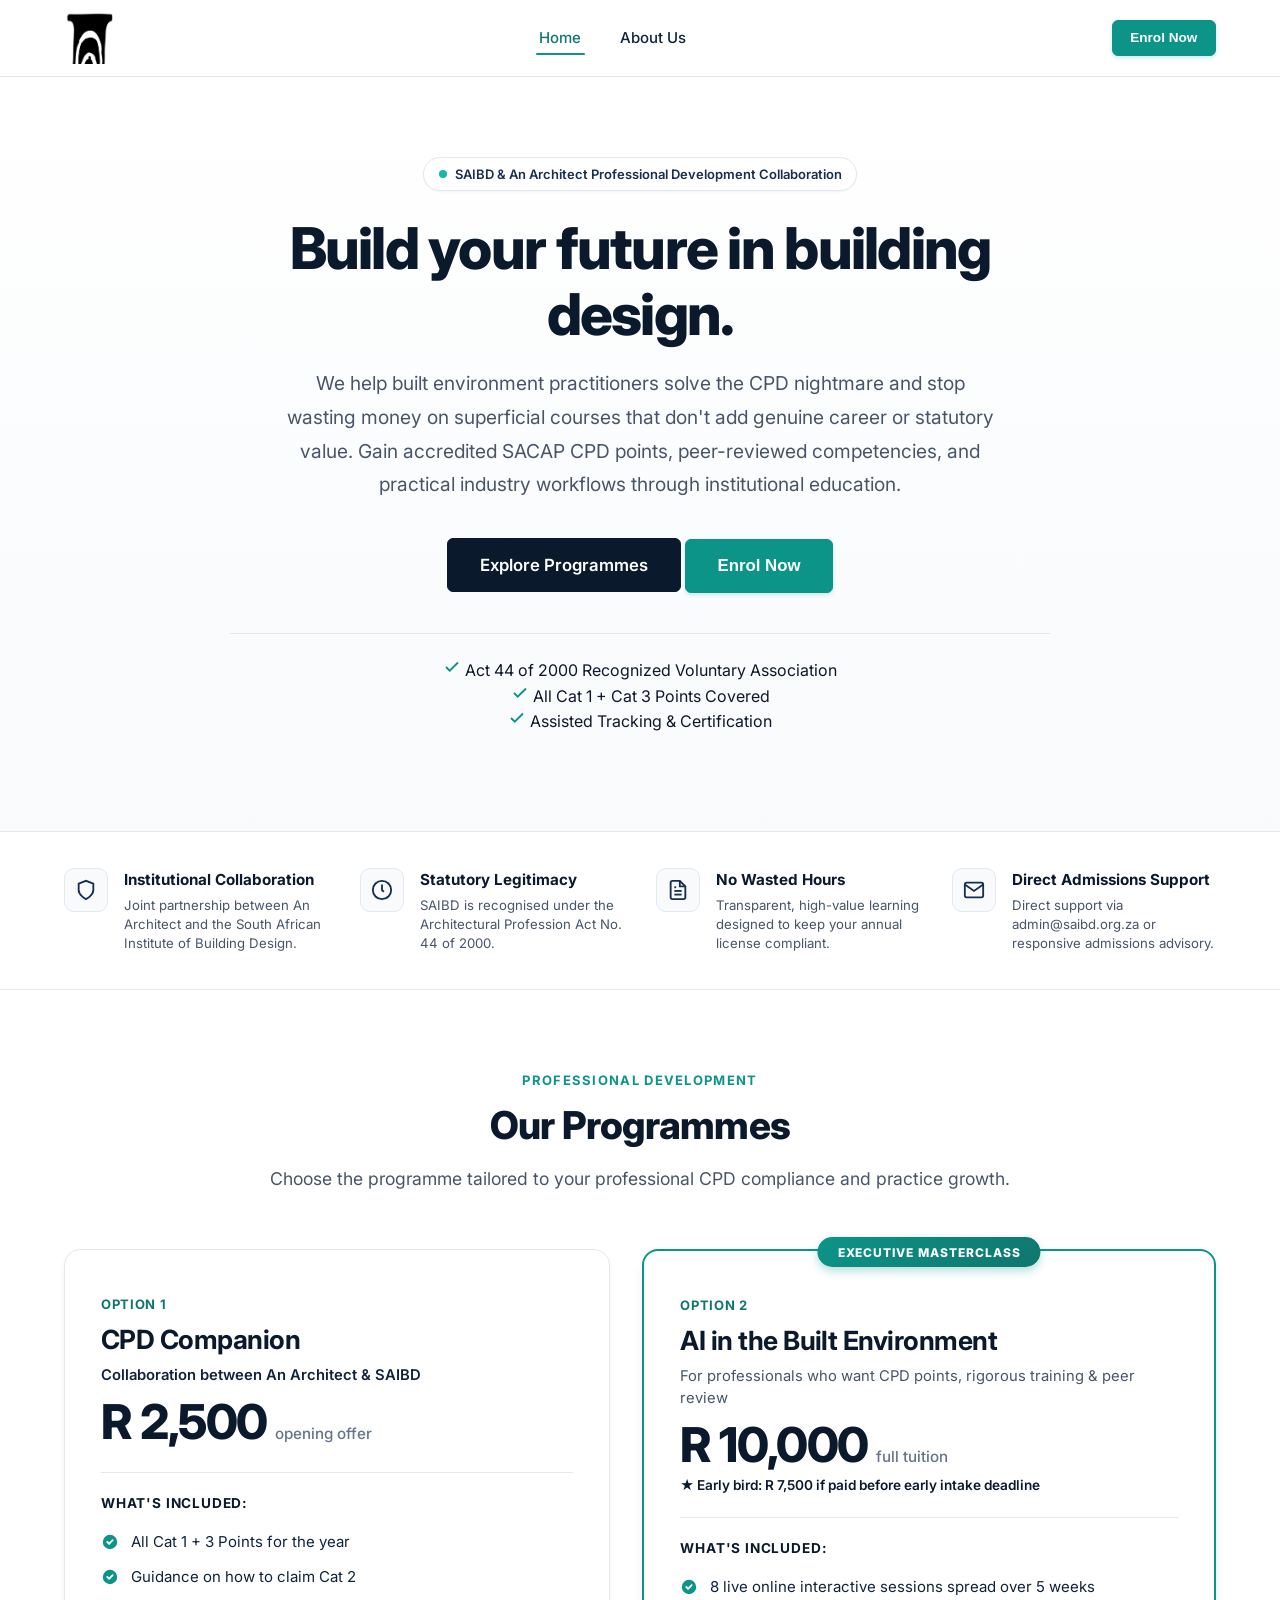
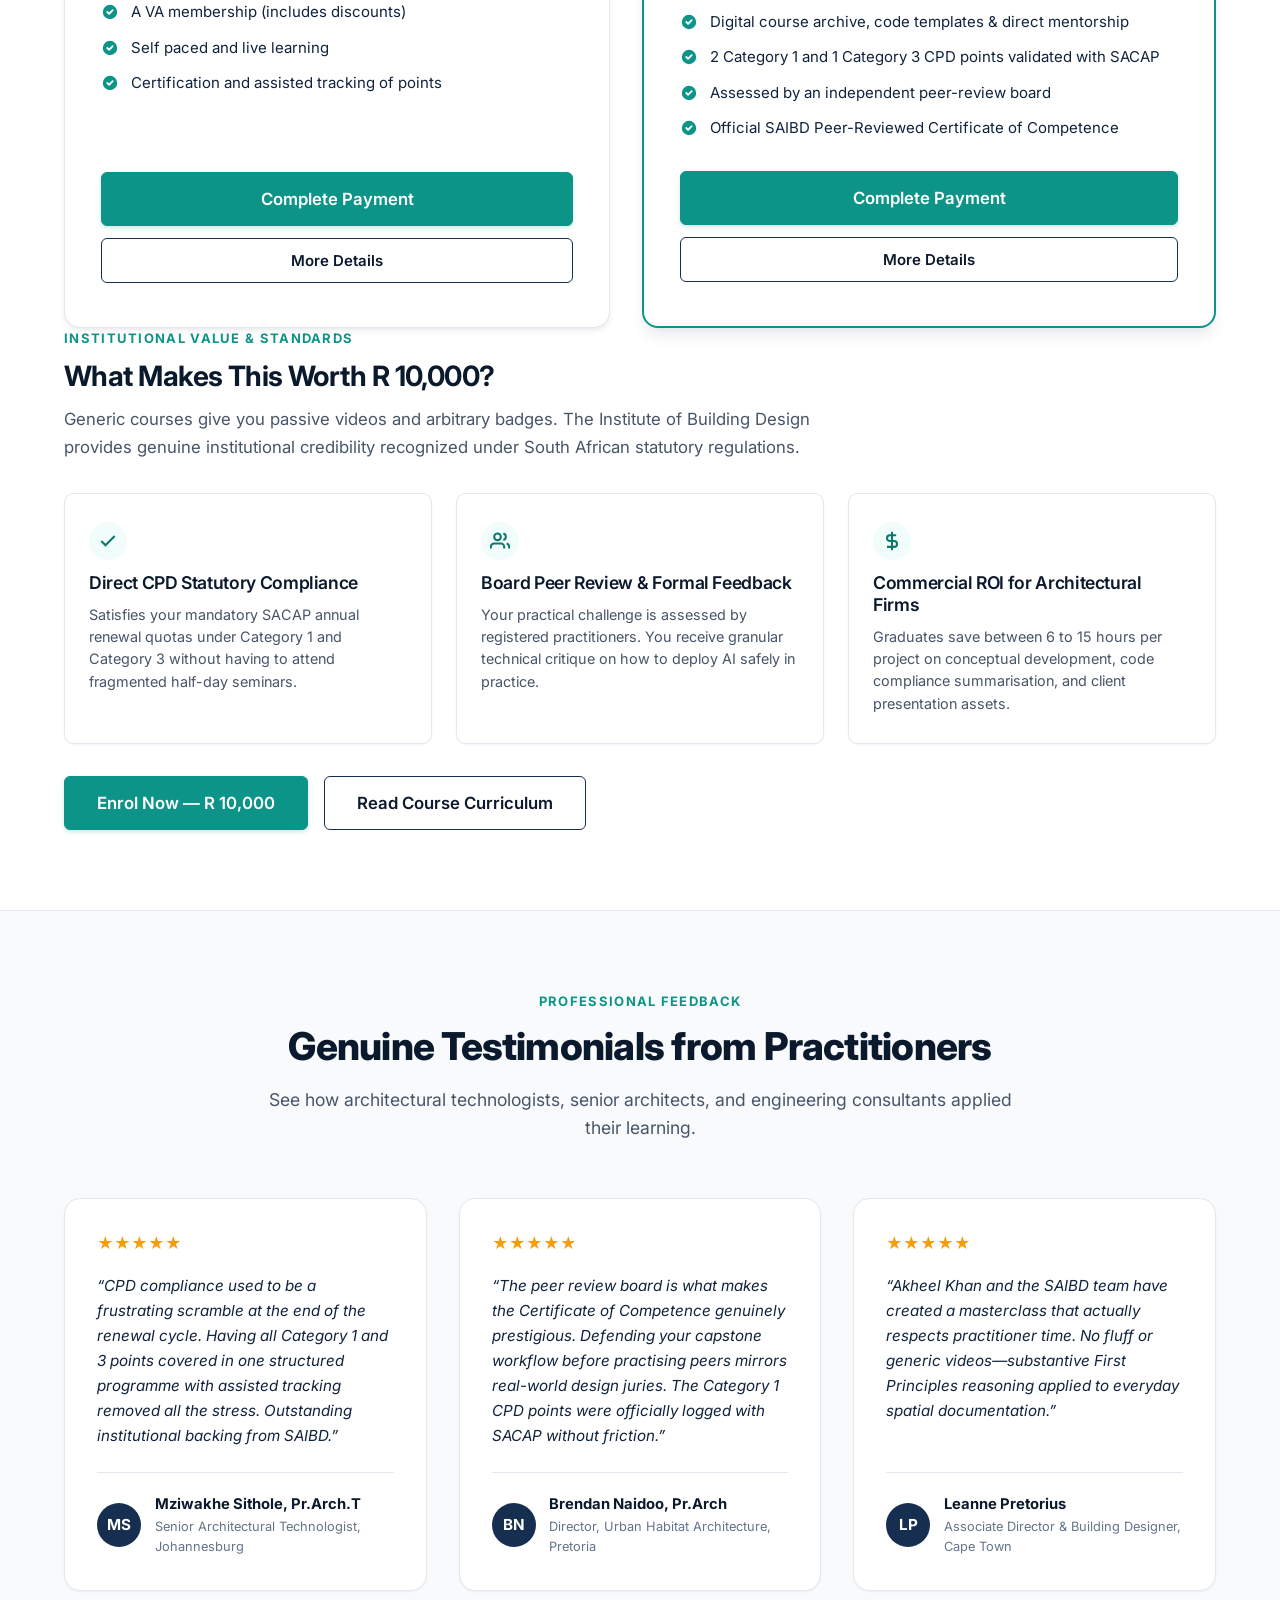
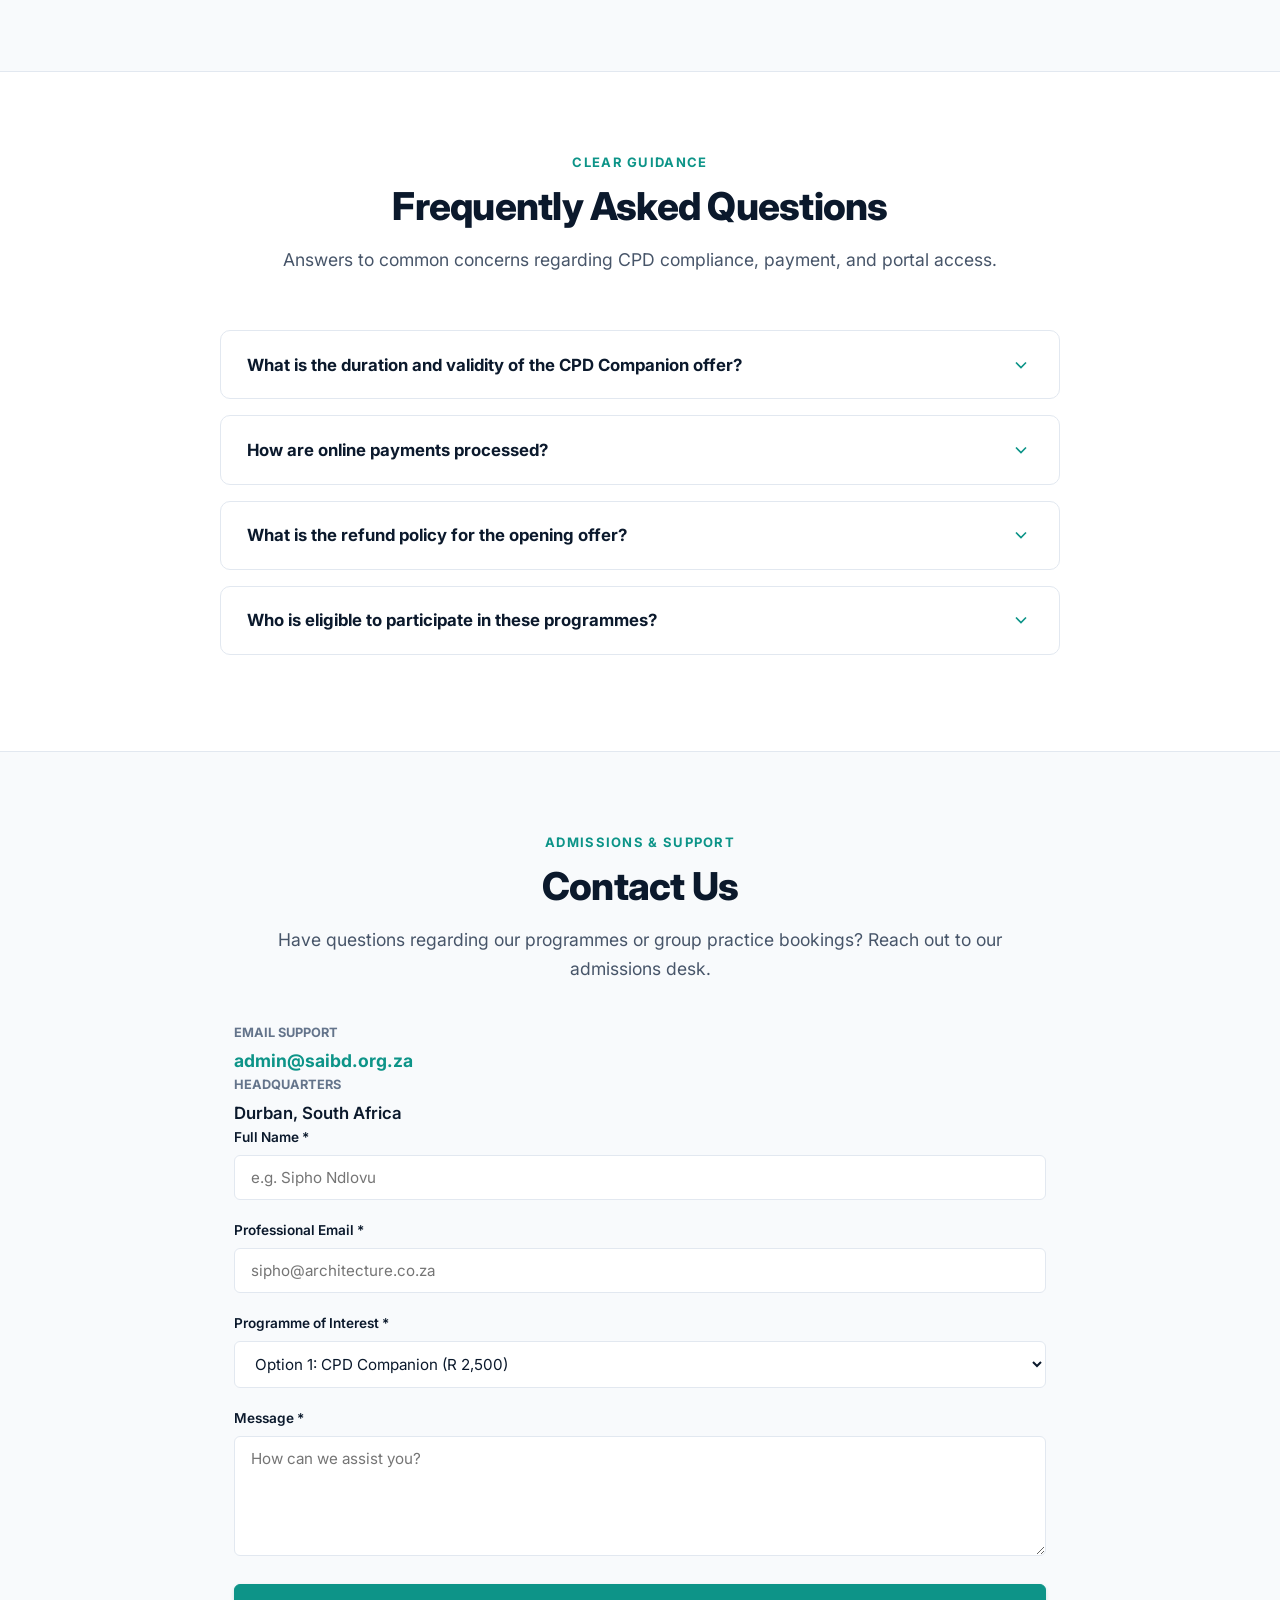
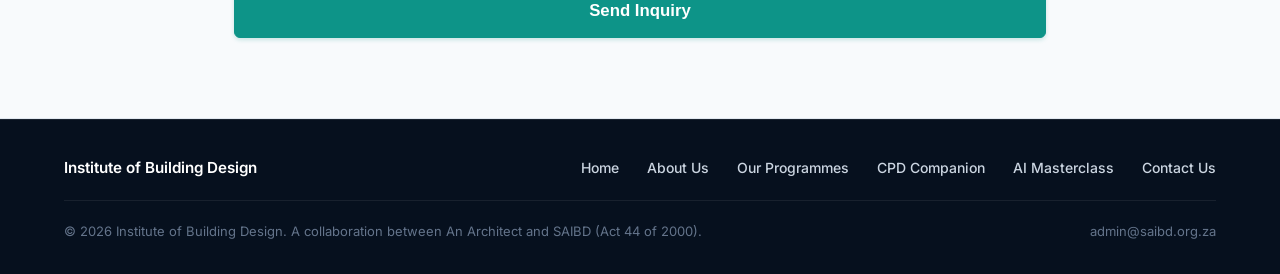
==== commit 0205f238: "Add files via upload" ====
--- a/index.html
+++ b/index.html
@@ -154,7 +154,7 @@
 
         <div class="pricing-grid">
           <!-- Option 1: CPD Companion -->
-          <div class="product-card" style="padding:2.25rem 2rem;">
+          <div class="product-card">
             <div class="product-header" style="margin-bottom:1.25rem;padding-bottom:1.25rem;">
               <span class="product-tag">Option 1</span>
               <h3>CPD Companion</h3>
@@ -203,7 +203,7 @@
           </div>
 
           <!-- Option 2: AI in the Built Environment -->
-          <div class="product-card featured" style="padding:2.25rem 2rem;">
+          <div class="product-card featured">
             <div class="featured-ribbon">Executive Masterclass</div>
             <div class="product-header" style="margin-bottom:1.25rem;padding-bottom:1.25rem;">
               <span class="product-tag">Option 2</span>
@@ -257,7 +257,7 @@
         </div>
 
         <!-- WHAT MAKES THIS WORTH R 10,000? -->
-        <div style="margin-top:3.5rem;background:#FFFFFF;border:1px solid var(--border-light);border-radius:var(--radius-lg);padding:2.75rem 2.25rem;box-shadow:var(--shadow-md);">
+        <div class="worth-box">
           <div style="max-width:760px;margin-bottom:1.75rem;">
             <span class="section-eyebrow">Institutional Value & Standards</span>
             <h3 style="font-size:1.75rem;margin-bottom:0.75rem;color:var(--navy-900);">What Makes This Worth R 10,000?</h3>
@@ -455,8 +455,8 @@
           </p>
         </div>
 
-        <div style="background:#FFFFFF;border:1px solid var(--border-light);border-radius:var(--radius-lg);padding:2.5rem;box-shadow:var(--shadow-sm);">
-          <div style="display:flex;justify-content:center;gap:3rem;flex-wrap:wrap;margin-bottom:2rem;text-align:center;">
+        <div class="contact-card-wrapper">
+          <div class="contact-info-header">
             <div>
               <span style="font-size:0.8rem;text-transform:uppercase;color:var(--text-light);font-weight:700;display:block;margin-bottom:0.25rem;">Email Support</span>
               <a href="mailto:admin@saibd.org.za" style="font-size:1.1rem;font-weight:700;">admin@saibd.org.za</a>
@@ -468,7 +468,7 @@
           </div>
 
           <form id="institute-contact-form">
-            <div style="display:grid;grid-template-columns:1fr 1fr;gap:1rem;">
+            <div class="form-grid-2">
               <div class="form-group">
                 <label class="form-label" for="contact-name">Full Name *</label>
                 <input type="text" id="contact-name" class="form-control" placeholder="e.g. Sipho Ndlovu" required>
@@ -570,7 +570,7 @@
               <span class="step-number">2</span>
               Candidate Information
             </label>
-            <div style="display:grid;grid-template-columns:1fr 1fr;gap:0.75rem;">
+            <div class="form-grid-2">
               <div class="form-group" style="margin-bottom:0.75rem;">
                 <label class="form-label" for="checkout-fname">First Name *</label>
                 <input type="text" id="checkout-fname" class="form-control" placeholder="e.g. Sipho" required>
@@ -586,7 +586,7 @@
               <input type="email" id="checkout-email" class="form-control" placeholder="sipho@architecture.co.za" required>
             </div>
 
-            <div style="display:grid;grid-template-columns:1.2fr 0.8fr;gap:0.75rem;">
+            <div class="form-grid-2">
               <div class="form-group" style="margin-bottom:0.75rem;">
                 <label class="form-label" for="checkout-phone">Mobile / WhatsApp *</label>
                 <input type="tel" id="checkout-phone" class="form-control" placeholder="+27 82 123 4567" required>
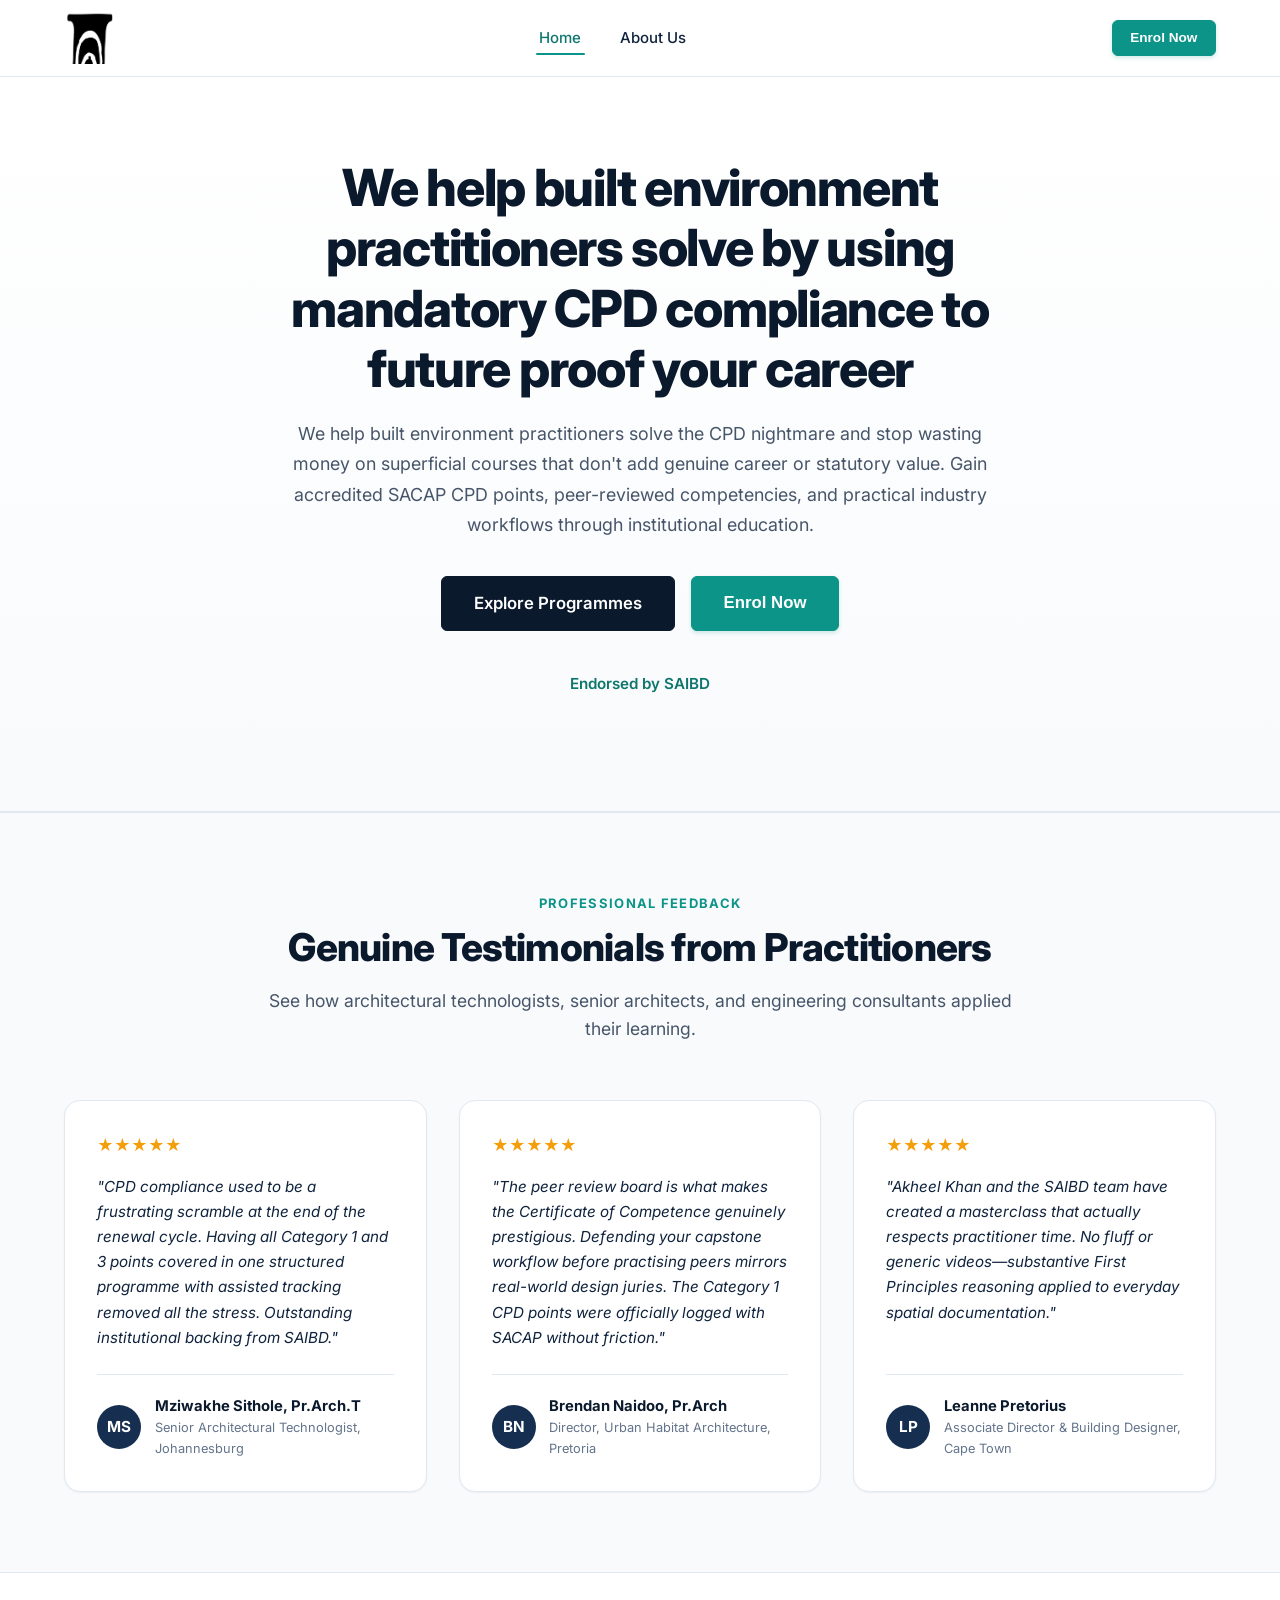
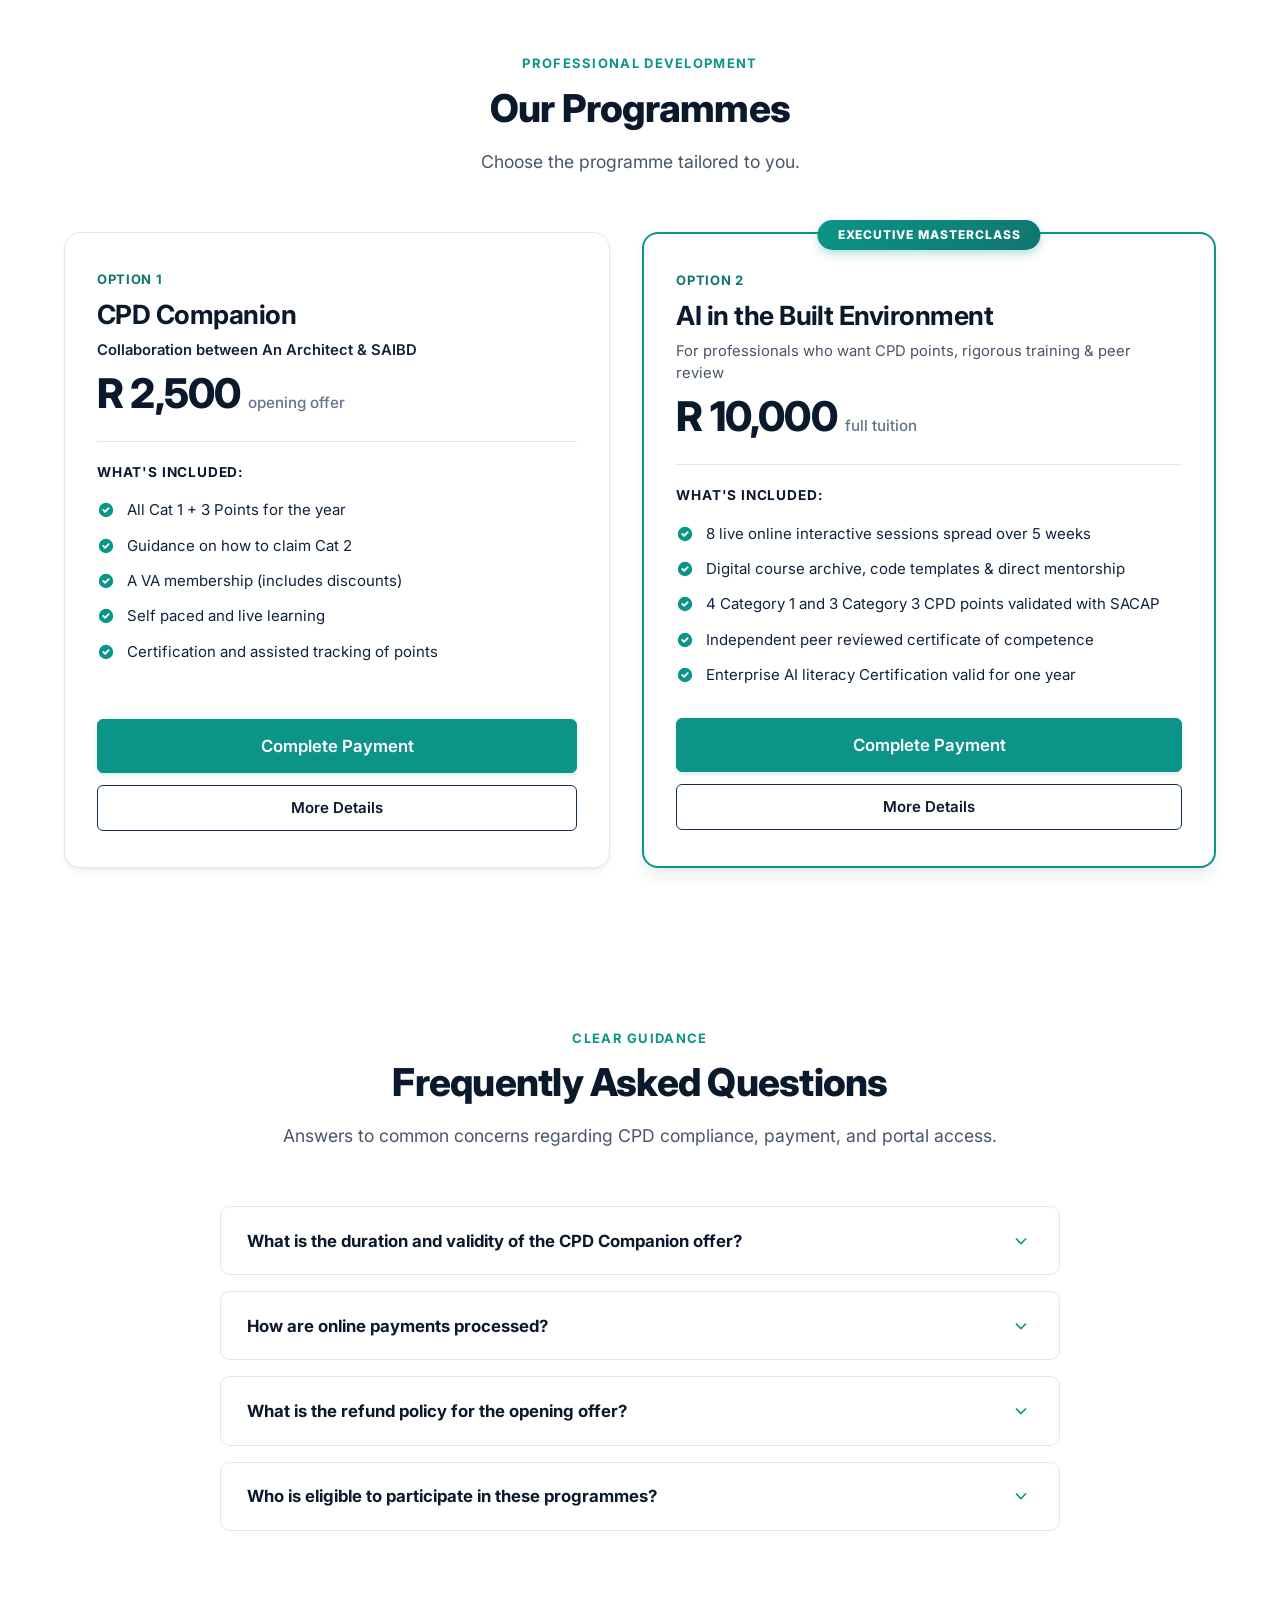
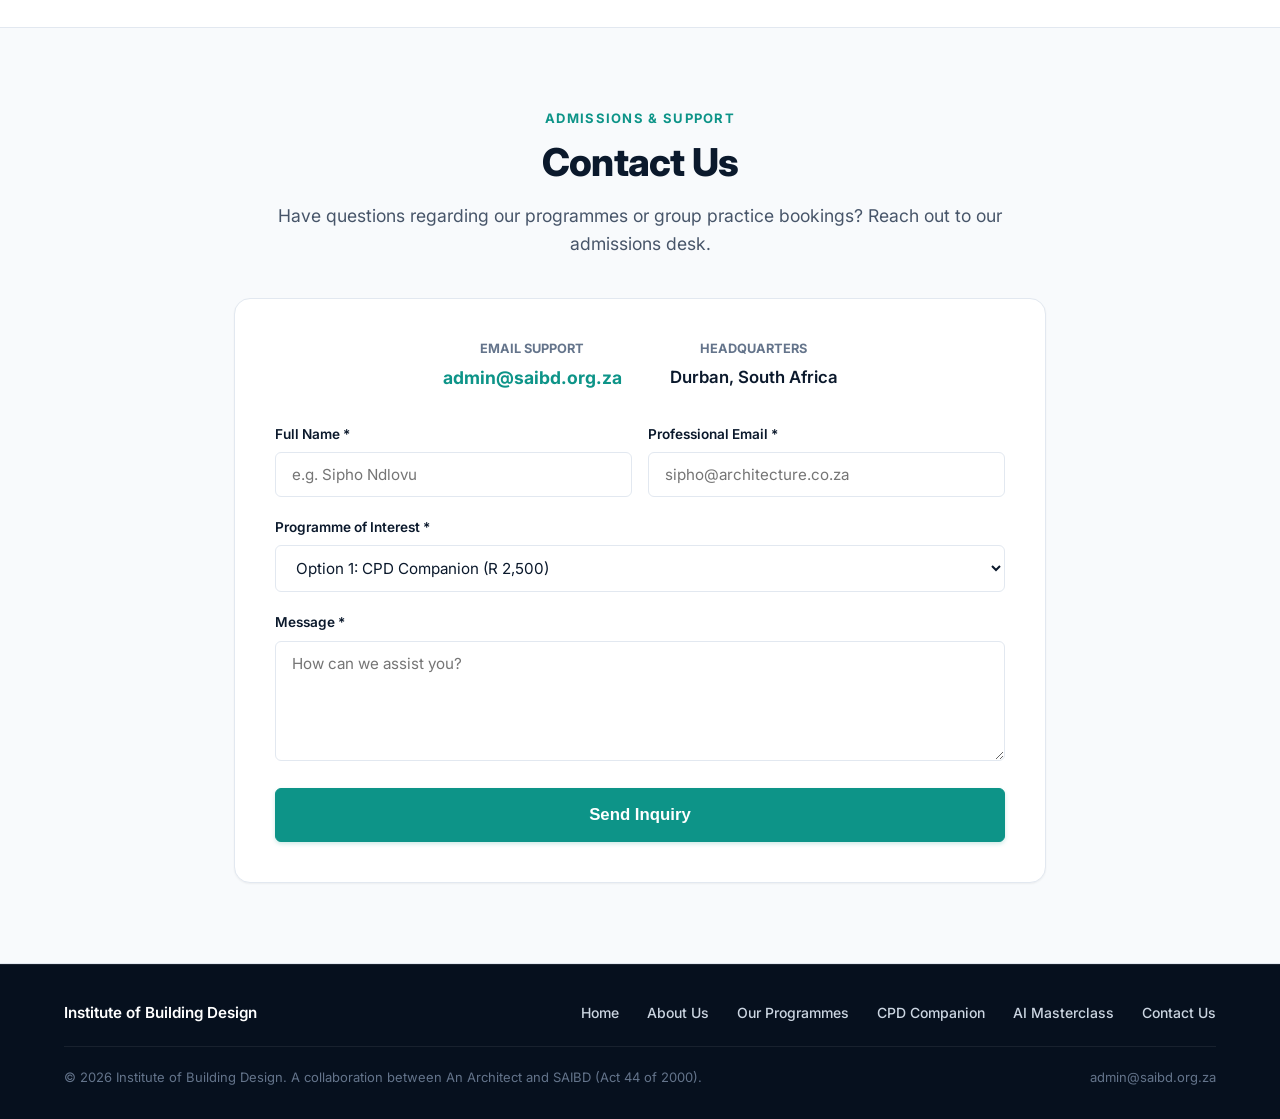
==== commit c4fa9984: "Add files via upload" ====
--- a/index.html
+++ b/index.html
@@ -64,13 +64,8 @@
     <!-- HERO: Centered, No Image, Addressing CPD Nightmare & Wasted Money -->
     <section class="hero-wrapper" id="home">
       <div class="container hero-content-centered">
-        <div class="hero-kicker" style="margin-bottom:1.5rem;">
-          <span class="hero-kicker-dot"></span>
-          <span>SAIBD & An Architect Professional Development Collaboration</span>
-        </div>
-        
         <h1 class="hero-title">
-          Build your future in building design.
+          We help built environment practitioners solve by using mandatory CPD compliance to future proof your career
         </h1>
         
         <p class="hero-desc">
@@ -81,61 +76,70 @@
           <a href="#programmes" class="btn btn-navy btn-lg">Explore Programmes</a>
           <button class="btn btn-teal btn-lg" data-checkout-trigger="cpd-companion">Enrol Now</button>
         </div>
-
-        <div class="hero-trust-list">
-          <div class="hero-trust-item">
-            <svg width="18" height="18" viewBox="0 0 24 24" fill="none" stroke="var(--teal-600)" stroke-width="2.5"><polyline points="20 6 9 17 4 12"></polyline></svg>
-            <span>Act 44 of 2000 Recognized Voluntary Association</span>
-          </div>
-          <div class="hero-trust-item">
-            <svg width="18" height="18" viewBox="0 0 24 24" fill="none" stroke="var(--teal-600)" stroke-width="2.5"><polyline points="20 6 9 17 4 12"></polyline></svg>
-            <span>All Cat 1 + Cat 3 Points Covered</span>
-          </div>
-          <div class="hero-trust-item">
-            <svg width="18" height="18" viewBox="0 0 24 24" fill="none" stroke="var(--teal-600)" stroke-width="2.5"><polyline points="20 6 9 17 4 12"></polyline></svg>
-            <span>Assisted Tracking & Certification</span>
-          </div>
-        </div>
+        <p style="margin-top:1rem;font-size:0.95rem;font-weight:600;color:var(--teal-700);">Endorsed by SAIBD</p>
+
+
       </div>
     </section>
 
-    <!-- TRUST SIGNALS BAR -->
-    <section class="trust-bar" id="trust-signals" aria-label="Trust Signals and Credentials">
-      <div class="container trust-grid">
-        <div class="trust-card">
-          <div class="trust-icon-box">
-            <svg width="22" height="22" viewBox="0 0 24 24" fill="none" stroke="currentColor" stroke-width="2"><path d="M12 22s8-4 8-10V5l-8-3-8 3v7c0 6 8 10 8 10z"></path></svg>
-          </div>
-          <div>
-            <strong>Institutional Collaboration</strong>
-            <span>Joint partnership between An Architect and the South African Institute of Building Design.</span>
-          </div>
-        </div>
-        <div class="trust-card">
-          <div class="trust-icon-box">
-            <svg width="22" height="22" viewBox="0 0 24 24" fill="none" stroke="currentColor" stroke-width="2"><circle cx="12" cy="12" r="10"></circle><polyline points="12 6 12 12 14 14"></polyline></svg>
-          </div>
-          <div>
-            <strong>Statutory Legitimacy</strong>
-            <span>SAIBD is recognised under the Architectural Profession Act No. 44 of 2000.</span>
-          </div>
-        </div>
-        <div class="trust-card">
-          <div class="trust-icon-box">
-            <svg width="22" height="22" viewBox="0 0 24 24" fill="none" stroke="currentColor" stroke-width="2"><path d="M14 2H6a2 2 0 0 0-2 2v16a2 2 0 0 0 2 2h12a2 2 0 0 0 2-2V8z"></path><polyline points="14 2 14 8 20 8"></polyline><line x1="16" y1="13" x2="8" y2="13"></line><line x1="16" y1="17" x2="8" y2="17"></line><polyline points="10 9 9 9 8 9"></polyline></svg>
-          </div>
-          <div>
-            <strong>No Wasted Hours</strong>
-            <span>Transparent, high-value learning designed to keep your annual license compliant.</span>
-          </div>
-        </div>
-        <div class="trust-card">
-          <div class="trust-icon-box">
-            <svg width="22" height="22" viewBox="0 0 24 24" fill="none" stroke="currentColor" stroke-width="2"><path d="M4 4h16c1.1 0 2 .9 2 2v12c0 1.1-.9 2-2 2H4c-1.1 0-2-.9-2-2V6c0-1.1.9-2 2-2z"></path><polyline points="22,6 12,13 2,6"></polyline></svg>
-          </div>
-          <div>
-            <strong>Direct Admissions Support</strong>
-            <span>Direct support via admin@saibd.org.za or responsive admissions advisory.</span>
+    <!-- TESTIMONIALS -->
+    <section class="section section-alt" id="testimonials">
+      <div class="container">
+        <div class="section-header">
+          <span class="section-eyebrow">Professional Feedback</span>
+          <h2 class="section-title">Genuine Testimonials from Practitioners</h2>
+          <p class="section-subtitle">
+            See how architectural technologists, senior architects, and engineering consultants applied their learning.
+          </p>
+        </div>
+
+        <div class="testimonials-grid">
+          <div class="testimonial-card">
+            <div>
+              <div class="rating-stars">★★★★★</div>
+              <p class="testimonial-quote">
+                "CPD compliance used to be a frustrating scramble at the end of the renewal cycle. Having all Category 1 and 3 points covered in one structured programme with assisted tracking removed all the stress. Outstanding institutional backing from SAIBD."
+              </p>
+            </div>
+            <div class="testimonial-author">
+              <div class="author-avatar">MS</div>
+              <div>
+                <span class="author-name">Mziwakhe Sithole, Pr.Arch.T</span>
+                <span class="author-role">Senior Architectural Technologist, Johannesburg</span>
+              </div>
+            </div>
+          </div>
+
+          <div class="testimonial-card">
+            <div>
+              <div class="rating-stars">★★★★★</div>
+              <p class="testimonial-quote">
+                "The peer review board is what makes the Certificate of Competence genuinely prestigious. Defending your capstone workflow before practising peers mirrors real-world design juries. The Category 1 CPD points were officially logged with SACAP without friction."
+              </p>
+            </div>
+            <div class="testimonial-author">
+              <div class="author-avatar">BN</div>
+              <div>
+                <span class="author-name">Brendan Naidoo, Pr.Arch</span>
+                <span class="author-role">Director, Urban Habitat Architecture, Pretoria</span>
+              </div>
+            </div>
+          </div>
+
+          <div class="testimonial-card">
+            <div>
+              <div class="rating-stars">★★★★★</div>
+              <p class="testimonial-quote">
+                "Akheel Khan and the SAIBD team have created a masterclass that actually respects practitioner time. No fluff or generic videos—substantive First Principles reasoning applied to everyday spatial documentation."
+              </p>
+            </div>
+            <div class="testimonial-author">
+              <div class="author-avatar">LP</div>
+              <div>
+                <span class="author-name">Leanne Pretorius</span>
+                <span class="author-role">Associate Director & Building Designer, Cape Town</span>
+              </div>
+            </div>
           </div>
         </div>
       </div>
@@ -148,7 +152,7 @@
           <span class="section-eyebrow">Professional Development</span>
           <h2 class="section-title">Our Programmes</h2>
           <p class="section-subtitle">
-            Choose the programme tailored to your professional CPD compliance and practice growth.
+            Choose the programme tailored to you.
           </p>
         </div>
 
@@ -215,9 +219,6 @@
                 <span class="price-val">R 10,000</span>
                 <span class="price-unit">full tuition</span>
               </div>
-              <span class="price-note" style="color:var(--navy-900);">
-                ★ Early bird: R 7,500 if paid before early intake deadline
-              </span>
             </div>
 
             <div class="product-features-title">What's Included:</div>
@@ -232,15 +233,15 @@
               </li>
               <li class="feature-item">
                 <svg class="feature-icon" viewBox="0 0 20 20" fill="currentColor"><path fill-rule="evenodd" d="M10 18a8 8 0 100-16 8 8 0 000 16zm3.707-9.293a1 1 0 00-1.414-1.414L9 10.586 7.707 9.293a1 1 0 00-1.414 1.414l2 2a1 1 0 001.414 0l4-4z" clip-rule="evenodd"/></svg>
-                <span>2 Category 1 and 1 Category 3 CPD points validated with SACAP</span>
-              </li>
-              <li class="feature-item">
-                <svg class="feature-icon" viewBox="0 0 20 20" fill="currentColor"><path fill-rule="evenodd" d="M10 18a8 8 0 100-16 8 8 0 000 16zm3.707-9.293a1 1 0 00-1.414-1.414L9 10.586 7.707 9.293a1 1 0 00-1.414 1.414l2 2a1 1 0 001.414 0l4-4z" clip-rule="evenodd"/></svg>
-                <span>Assessed by an independent peer-review board</span>
-              </li>
-              <li class="feature-item">
-                <svg class="feature-icon" viewBox="0 0 20 20" fill="currentColor"><path fill-rule="evenodd" d="M10 18a8 8 0 100-16 8 8 0 000 16zm3.707-9.293a1 1 0 00-1.414-1.414L9 10.586 7.707 9.293a1 1 0 00-1.414 1.414l2 2a1 1 0 001.414 0l4-4z" clip-rule="evenodd"/></svg>
-                <span>Official SAIBD Peer-Reviewed Certificate of Competence</span>
+                <span>4 Category 1 and 3 Category 3 CPD points validated with SACAP</span>
+              </li>
+              <li class="feature-item">
+                <svg class="feature-icon" viewBox="0 0 20 20" fill="currentColor"><path fill-rule="evenodd" d="M10 18a8 8 0 100-16 8 8 0 000 16zm3.707-9.293a1 1 0 00-1.414-1.414L9 10.586 7.707 9.293a1 1 0 00-1.414 1.414l2 2a1 1 0 001.414 0l4-4z" clip-rule="evenodd"/></svg>
+                <span>Independent peer reviewed certificate of competence</span>
+              </li>
+              <li class="feature-item">
+                <svg class="feature-icon" viewBox="0 0 20 20" fill="currentColor"><path fill-rule="evenodd" d="M10 18a8 8 0 100-16 8 8 0 000 16zm3.707-9.293a1 1 0 00-1.414-1.414L9 10.586 7.707 9.293a1 1 0 00-1.414 1.414l2 2a1 1 0 001.414 0l4-4z" clip-rule="evenodd"/></svg>
+                <span>Enterprise AI literacy Certification valid for one year</span>
               </li>
             </ul>
 
@@ -252,121 +253,6 @@
               <a href="ai-in-the-built-environment.html" class="btn btn-outline btn-block">
                 More Details
               </a>
-            </div>
-          </div>
-        </div>
-
-        <!-- WHAT MAKES THIS WORTH R 10,000? -->
-        <div class="worth-box">
-          <div style="max-width:760px;margin-bottom:1.75rem;">
-            <span class="section-eyebrow">Institutional Value & Standards</span>
-            <h3 style="font-size:1.75rem;margin-bottom:0.75rem;color:var(--navy-900);">What Makes This Worth R 10,000?</h3>
-            <p style="font-size:1.05rem;color:var(--text-muted);line-height:1.65;margin-bottom:0;">
-              Generic courses give you passive videos and arbitrary badges. The Institute of Building Design provides genuine institutional credibility recognized under South African statutory regulations.
-            </p>
-          </div>
-
-          <div class="worth-card-grid">
-            <div class="worth-card">
-              <div style="width:38px;height:38px;background:var(--teal-50);color:var(--teal-700);border-radius:50%;display:flex;align-items:center;justify-content:center;margin-bottom:0.75rem;">
-                <svg width="20" height="20" viewBox="0 0 24 24" fill="none" stroke="currentColor" stroke-width="2.5"><polyline points="20 6 9 17 4 12"></polyline></svg>
-              </div>
-              <h4>Direct CPD Statutory Compliance</h4>
-              <p>
-                Satisfies your mandatory SACAP annual renewal quotas under Category 1 and Category 3 without having to attend fragmented half-day seminars.
-              </p>
-            </div>
-
-            <div class="worth-card">
-              <div style="width:38px;height:38px;background:var(--teal-50);color:var(--teal-700);border-radius:50%;display:flex;align-items:center;justify-content:center;margin-bottom:0.75rem;">
-                <svg width="20" height="20" viewBox="0 0 24 24" fill="none" stroke="currentColor" stroke-width="2.5"><path d="M17 21v-2a4 4 0 0 0-4-4H5a4 4 0 0 0-4 4v2"></path><circle cx="9" cy="7" r="4"></circle><path d="M23 21v-2a4 4 0 0 0-3-3.87"></path><path d="M16 3.13a4 4 0 0 1 0 7.75"></path></svg>
-              </div>
-              <h4>Board Peer Review & Formal Feedback</h4>
-              <p>
-                Your practical challenge is assessed by registered practitioners. You receive granular technical critique on how to deploy AI safely in practice.
-              </p>
-            </div>
-
-            <div class="worth-card">
-              <div style="width:38px;height:38px;background:var(--teal-50);color:var(--teal-700);border-radius:50%;display:flex;align-items:center;justify-content:center;margin-bottom:0.75rem;">
-                <svg width="20" height="20" viewBox="0 0 24 24" fill="none" stroke="currentColor" stroke-width="2.5"><line x1="12" y1="1" x2="12" y2="23"></line><path d="M17 5H9.5a3.5 3.5 0 0 0 0 7h5a3.5 3.5 0 0 1 0 7H6"></path></svg>
-              </div>
-              <h4>Commercial ROI for Architectural Firms</h4>
-              <p>
-                Graduates save between 6 to 15 hours per project on conceptual development, code compliance summarisation, and client presentation assets.
-              </p>
-            </div>
-          </div>
-
-          <div style="margin-top:2rem;display:flex;gap:1rem;flex-wrap:wrap;align-items:center;">
-            <a href="https://paystack.shop/pay/bzzaclu1al" target="_blank" rel="noopener" class="btn btn-teal btn-lg">
-              Enrol Now — R 10,000
-            </a>
-            <a href="ai-in-the-built-environment.html" class="btn btn-outline btn-lg">
-              Read Course Curriculum
-            </a>
-          </div>
-        </div>
-      </div>
-    </section>
-
-    <!-- TESTIMONIALS -->
-    <section class="section section-alt" id="testimonials">
-      <div class="container">
-        <div class="section-header">
-          <span class="section-eyebrow">Professional Feedback</span>
-          <h2 class="section-title">Genuine Testimonials from Practitioners</h2>
-          <p class="section-subtitle">
-            See how architectural technologists, senior architects, and engineering consultants applied their learning.
-          </p>
-        </div>
-
-        <div class="testimonials-grid">
-          <div class="testimonial-card">
-            <div>
-              <div class="rating-stars">★★★★★</div>
-              <p class="testimonial-quote">
-                “CPD compliance used to be a frustrating scramble at the end of the renewal cycle. Having all Category 1 and 3 points covered in one structured programme with assisted tracking removed all the stress. Outstanding institutional backing from SAIBD.”
-              </p>
-            </div>
-            <div class="testimonial-author">
-              <div class="author-avatar">MS</div>
-              <div>
-                <span class="author-name">Mziwakhe Sithole, Pr.Arch.T</span>
-                <span class="author-role">Senior Architectural Technologist, Johannesburg</span>
-              </div>
-            </div>
-          </div>
-
-          <div class="testimonial-card">
-            <div>
-              <div class="rating-stars">★★★★★</div>
-              <p class="testimonial-quote">
-                “The peer review board is what makes the Certificate of Competence genuinely prestigious. Defending your capstone workflow before practising peers mirrors real-world design juries. The Category 1 CPD points were officially logged with SACAP without friction.”
-              </p>
-            </div>
-            <div class="testimonial-author">
-              <div class="author-avatar">BN</div>
-              <div>
-                <span class="author-name">Brendan Naidoo, Pr.Arch</span>
-                <span class="author-role">Director, Urban Habitat Architecture, Pretoria</span>
-              </div>
-            </div>
-          </div>
-
-          <div class="testimonial-card">
-            <div>
-              <div class="rating-stars">★★★★★</div>
-              <p class="testimonial-quote">
-                “Akheel Khan and the SAIBD team have created a masterclass that actually respects practitioner time. No fluff or generic videos—substantive First Principles reasoning applied to everyday spatial documentation.”
-              </p>
-            </div>
-            <div class="testimonial-author">
-              <div class="author-avatar">LP</div>
-              <div>
-                <span class="author-name">Leanne Pretorius</span>
-                <span class="author-role">Associate Director & Building Designer, Cape Town</span>
-              </div>
             </div>
           </div>
         </div>
@@ -422,7 +308,7 @@
             </button>
             <div class="faq-answer">
               <div class="faq-answer-inner">
-                The opening offer is set at R 2,500.00. Because this is a specially discounted opening offer, there are no refunds. Candidate feedback is actively collected to refine and continuously improve the system.
+                The opening offer is set at R 2,500.00. There are no refunds for either programme option — Option 1 (CPD Companion) or Option 2 (AI in the Built Environment). All payments are final. Candidate feedback is actively collected to refine and continuously improve the system.
               </div>
             </div>
           </div>
@@ -484,7 +370,7 @@
               <label class="form-label" for="contact-programme">Programme of Interest *</label>
               <select id="contact-programme" class="form-control" required>
                 <option value="Option 1 - CPD Companion">Option 1: CPD Companion (R 2,500)</option>
-                <option value="Option 2 - AI in the Built Environment">Option 2: AI in the Built Environment (R 10,000 / R 7,500)</option>
+                <option value="Option 2 - AI in the Built Environment">Option 2: AI in the Built Environment (R 10,000)</option>
                 <option value="General Question">General Question</option>
               </select>
             </div>
--- a/css/style.css
+++ b/css/style.css
@@ -512,12 +512,26 @@
 }
 
 .hero-title {
-  font-size: clamp(2.35rem, 4.2vw, 3.5rem);
+  font-size: clamp(2rem, 3.8vw, 3.4rem);
   font-weight: 800;
   color: var(--navy-900);
-  line-height: 1.15;
+  line-height: 1.18;
   margin-bottom: 1.25rem;
-  letter-spacing: -0.03em;
+  letter-spacing: -0.025em;
+}
+
+.hero-cta-group {
+  display: flex;
+  align-items: center;
+  gap: 1rem;
+  flex-wrap: wrap;
+}
+
+.hero-trust-list {
+  display: flex;
+  align-items: center;
+  gap: 2rem;
+  flex-wrap: wrap;
 }
 
 .hero-content-centered {
@@ -528,17 +542,17 @@
 }
 
 .hero-content-centered .hero-title {
-  font-size: clamp(2.4rem, 4.5vw, 3.6rem);
+  font-size: clamp(2rem, 4vw, 3.4rem);
   font-weight: 800;
   color: var(--navy-900);
-  line-height: 1.15;
+  line-height: 1.18;
   margin-bottom: 1.25rem;
-  letter-spacing: -0.03em;
+  letter-spacing: -0.025em;
 }
 
 .hero-content-centered .hero-desc {
-  font-size: 1.2rem;
-  line-height: 1.75;
+  font-size: clamp(1.05rem, 1.4vw, 1.175rem);
+  line-height: 1.7;
   color: var(--text-muted);
   max-width: 720px;
   margin: 0 auto 2.25rem;
@@ -765,7 +779,7 @@
   background-color: #FFFFFF;
   border: 1px solid var(--border-light);
   border-radius: var(--radius-lg);
-  padding: 2.75rem 2.25rem;
+  padding: 2.25rem 2rem;
   display: flex;
   flex-direction: column;
   position: relative;
@@ -830,16 +844,17 @@
 .price-display {
   display: flex;
   align-items: baseline;
+  flex-wrap: wrap;
   gap: 0.5rem;
   margin-bottom: 0.35rem;
 }
 
 .price-val {
-  font-size: 3rem;
+  font-size: clamp(2.35rem, 3.2vw, 2.85rem);
   font-weight: 800;
   color: var(--navy-900);
   line-height: 1;
-  letter-spacing: -0.03em;
+  letter-spacing: -0.02em;
 }
 
 .price-unit {
@@ -1457,6 +1472,166 @@
   resize: vertical;
 }
 
+/* Contact Section Responsive Card & Form */
+.contact-card-wrapper {
+  background: #FFFFFF;
+  border: 1px solid var(--border-light);
+  border-radius: var(--radius-lg);
+  padding: 2.5rem;
+  box-shadow: var(--shadow-sm);
+  width: 100%;
+}
+
+.contact-info-header {
+  display: flex;
+  justify-content: center;
+  gap: 3rem;
+  flex-wrap: wrap;
+  margin-bottom: 2rem;
+  text-align: center;
+}
+
+.form-grid-2 {
+  display: grid;
+  grid-template-columns: 1fr 1fr;
+  gap: 1rem;
+  width: 100%;
+}
+
+.contact-split-grid {
+  display: grid;
+  grid-template-columns: 1.05fr 0.95fr;
+  gap: 3.5rem;
+}
+
+/* Worth Box */
+.worth-box {
+  margin-top: 3.5rem;
+  background: #FFFFFF;
+  border: 1px solid var(--border-light);
+  border-radius: var(--radius-lg);
+  padding: 2.75rem 2.25rem;
+  box-shadow: var(--shadow-md);
+}
+
+/* About Page: Story, Vision & Mission */
+.story-wrapper {
+  max-width: 900px;
+  margin: 0 auto;
+}
+
+.story-body {
+  font-size: 1.05rem;
+  line-height: 1.7;
+  color: var(--text-main);
+  margin-bottom: 2.5rem;
+}
+
+.story-body p {
+  margin-bottom: 1.25rem;
+}
+
+.vision-mission-cards {
+  display: grid;
+  grid-template-columns: 1fr 1fr;
+  gap: 1.5rem;
+}
+
+.vision-card,
+.mission-card {
+  background-color: var(--bg-subtle);
+  border: 1px solid var(--border-light);
+  border-radius: var(--radius-md);
+  padding: 1.75rem;
+  transition: border-color 0.2s ease, box-shadow 0.2s ease;
+}
+
+.vision-card:hover,
+.mission-card:hover {
+  border-color: var(--teal-400);
+  box-shadow: var(--shadow-sm);
+}
+
+.vision-card-title,
+.mission-card-title {
+  font-size: 1.2rem;
+  color: var(--navy-900);
+  margin-bottom: 0.65rem;
+  display: flex;
+  align-items: center;
+  gap: 0.6rem;
+  font-weight: 700;
+}
+
+.vision-card-text,
+.mission-card-text {
+  font-size: 0.925rem;
+  color: var(--text-muted);
+  line-height: 1.6;
+  margin-bottom: 0;
+}
+
+/* Leadership & Governance */
+.leadership-grid {
+  display: grid;
+  grid-template-columns: 1fr 1fr;
+  gap: 2.25rem;
+  max-width: 960px;
+  margin: 0 auto;
+}
+
+.leadership-card {
+  background: #FFFFFF;
+  border: 1px solid var(--border-light);
+  border-radius: var(--radius-lg);
+  padding: 2.25rem;
+  box-shadow: var(--shadow-md);
+  display: flex;
+  flex-direction: column;
+}
+
+.leadership-card-header {
+  display: flex;
+  align-items: center;
+  gap: 1.25rem;
+  margin-bottom: 1.25rem;
+}
+
+.leadership-avatar {
+  width: 64px;
+  height: 64px;
+  border-radius: 50%;
+  color: #FFFFFF;
+  display: flex;
+  align-items: center;
+  justify-content: center;
+  font-weight: 800;
+  font-size: 1.4rem;
+  flex-shrink: 0;
+}
+
+.leadership-role {
+  font-size: 0.875rem;
+  font-weight: 600;
+  color: var(--teal-700);
+  display: block;
+}
+
+.leadership-bio {
+  font-size: 0.925rem;
+  color: var(--text-muted);
+  line-height: 1.6;
+  margin-bottom: 1.25rem;
+}
+
+.leadership-focus {
+  margin-top: auto;
+  padding-top: 1rem;
+  border-top: 1px solid var(--border-light);
+  font-size: 0.8125rem;
+  color: var(--text-light);
+}
+
 /* Footer - Compact & Clean without Logo */
 .site-footer {
   background-color: var(--navy-950);
@@ -1513,7 +1688,10 @@
   to { opacity: 1; }
 }
 
-/* Responsive Media Queries */
+/* ==========================================================================
+   Responsive Media Queries — Optimized for Mobile Viewports
+   ========================================================================== */
+
 @media (max-width: 1024px) {
   .hero-grid {
     grid-template-columns: 1fr;
@@ -1539,6 +1717,31 @@
 }
 
 @media (max-width: 768px) {
+  /* Layout & Container */
+  .container {
+    padding-left: 1.25rem;
+    padding-right: 1.25rem;
+  }
+  .section {
+    padding: 3.25rem 0;
+  }
+  .section-sm {
+    padding: 2.25rem 0;
+  }
+  .section-header {
+    margin-bottom: 2.25rem;
+  }
+  .section-title {
+    font-size: 1.65rem;
+    line-height: 1.25;
+  }
+  .section-subtitle {
+    font-size: 0.95rem;
+    line-height: 1.55;
+    margin-bottom: 1.75rem;
+  }
+
+  /* Navigation */
   .nav-menu,
   .nav-actions .btn:not(.btn-mobile-visible) {
     display: none;
@@ -1546,22 +1749,376 @@
   .mobile-toggle {
     display: block;
   }
-  .hero-floating-card {
+
+  /* Hero Section (Clear, Balanced Mobile Typography) */
+  .hero-wrapper {
+    padding: 2.75rem 0 3.25rem;
+  }
+  .hero-content-centered {
+    padding: 0;
+  }
+  .hero-kicker {
+    font-size: 0.75rem;
+    padding: 0.35rem 0.75rem;
+    max-width: 100%;
+    white-space: normal;
+    text-align: left;
+    line-height: 1.35;
+    margin-bottom: 1rem;
+    box-sizing: border-box;
+  }
+  .hero-title,
+  .hero-content-centered .hero-title {
+    font-size: 1.8rem;
+    font-weight: 800;
+    line-height: 1.22;
+    letter-spacing: -0.02em;
+    margin-bottom: 1rem;
+  }
+  .hero-content-centered .hero-desc {
+    font-size: 0.95rem;
+    line-height: 1.6;
+    margin-bottom: 1.5rem;
+  }
+  .hero-cta-group,
+  .hero-content-centered .hero-cta-group {
+    display: flex;
+    flex-direction: column;
+    width: 100%;
+    max-width: 320px;
+    margin-left: auto;
+    margin-right: auto;
+    margin-bottom: 1.75rem;
+    gap: 0.75rem;
+  }
+  .hero-cta-group .btn {
+    width: 100%;
+    justify-content: center;
+    text-align: center;
+  }
+  .hero-trust-list,
+  .hero-content-centered .hero-trust-list {
+    flex-direction: column;
+    align-items: flex-start;
+    gap: 0.65rem;
+    padding-top: 1.25rem;
+  }
+  .hero-trust-item {
+    font-size: 0.8125rem;
+    text-align: left;
+    display: flex;
+    align-items: flex-start;
+    gap: 0.5rem;
+  }
+
+  /* Trust Signals Bar */
+  .trust-bar {
+    padding: 1.75rem 0;
+  }
+  .trust-grid {
+    grid-template-columns: 1fr;
+    gap: 1.25rem;
+  }
+  .trust-card {
+    gap: 0.85rem;
+  }
+  .trust-icon-box {
+    width: 38px;
+    height: 38px;
+  }
+  .trust-icon-box svg {
+    width: 18px;
+    height: 18px;
+  }
+  .trust-card strong {
+    font-size: 0.9rem;
+    margin-bottom: 0.2rem;
+  }
+  .trust-card span {
+    font-size: 0.8rem;
+    line-height: 1.4;
+  }
+
+  /* Option 1 & Option 2: Programmes & Pricing Cards */
+  .pricing-grid {
+    grid-template-columns: 1fr;
+    gap: 1.75rem;
+  }
+  .product-card {
+    padding: 1.5rem 1.25rem !important;
+    border-radius: var(--radius-md);
+  }
+  .product-header {
+    margin-bottom: 1rem;
+    padding-bottom: 1rem;
+  }
+  .product-tag {
+    font-size: 0.75rem;
+    margin-bottom: 0.35rem;
+  }
+  .product-card h3 {
+    font-size: 1.35rem;
+    margin-bottom: 0.35rem;
+    line-height: 1.25;
+  }
+  .product-desc {
+    font-size: 0.875rem;
+    line-height: 1.45;
+    margin-bottom: 0.85rem;
+  }
+  .price-display {
+    display: flex;
+    align-items: baseline;
+    flex-wrap: wrap;
+    gap: 0.4rem;
+    margin-bottom: 0.35rem;
+  }
+  .price-val {
+    font-size: 2.15rem;
+    letter-spacing: -0.01em;
+    line-height: 1.1;
+  }
+  .price-unit {
+    font-size: 0.85rem;
+    font-weight: 600;
+  }
+  .price-note {
+    font-size: 0.8125rem;
+    line-height: 1.4;
+    margin-top: 0.4rem;
+    padding: 0.4rem 0.65rem;
+    background: var(--teal-50);
+    border: 1px solid var(--teal-100);
+    border-radius: var(--radius-sm);
+  }
+  .product-features-title {
+    font-size: 0.8rem;
+    margin-bottom: 0.75rem;
+  }
+  .feature-list {
+    gap: 0.55rem;
+    margin-bottom: 1.5rem;
+  }
+  .feature-item {
+    font-size: 0.875rem;
+    line-height: 1.4;
+    gap: 0.6rem;
+  }
+  .product-actions {
+    display: flex;
+    flex-direction: column;
+    gap: 0.65rem;
+  }
+  .product-actions .btn {
+    width: 100%;
+    justify-content: center;
+    padding: 0.8rem 1rem;
+    font-size: 0.95rem;
+  }
+  .featured-ribbon {
+    font-size: 0.7rem;
+    padding: 0.25rem 0.9rem;
+    top: -11px;
+  }
+
+  /* What Makes This Worth Section */
+  .worth-box {
+    margin-top: 2.5rem;
+    padding: 1.5rem 1.15rem;
+    border-radius: var(--radius-md);
+  }
+  .worth-box h3 {
+    font-size: 1.35rem;
+    line-height: 1.3;
+  }
+  .worth-box p {
+    font-size: 0.9rem;
+    line-height: 1.55;
+  }
+  .worth-card-grid {
+    grid-template-columns: 1fr;
+    gap: 1rem;
+    margin-top: 1.25rem;
+  }
+  .worth-card {
+    padding: 1.25rem 1rem;
+  }
+
+  /* About Section: Story, Vision & Mission */
+  .story-body {
+    font-size: 0.925rem;
+    line-height: 1.6;
+    margin-bottom: 1.75rem;
+  }
+  .story-body p {
+    margin-bottom: 0.9rem;
+  }
+  .vision-mission-cards {
+    grid-template-columns: 1fr;
+    gap: 1rem;
+  }
+  .vision-card,
+  .mission-card {
+    padding: 1.25rem 1.15rem;
+    border-radius: var(--radius-md);
+  }
+  .vision-card-title,
+  .mission-card-title {
+    font-size: 1.05rem;
+    margin-bottom: 0.45rem;
+  }
+  .vision-card-title svg,
+  .mission-card-title svg {
+    width: 18px;
+    height: 18px;
+  }
+  .vision-card-text,
+  .mission-card-text {
+    font-size: 0.85rem;
+    line-height: 1.55;
+    color: var(--text-muted);
+  }
+
+  /* Leadership Cards */
+  .leadership-grid {
+    grid-template-columns: 1fr;
+    gap: 1.25rem;
+  }
+  .leadership-card {
+    padding: 1.5rem 1.15rem;
+    border-radius: var(--radius-md);
+  }
+  .leadership-card-header {
+    gap: 1rem;
+    margin-bottom: 1rem;
+  }
+  .leadership-avatar {
+    width: 52px;
+    height: 52px;
+    font-size: 1.15rem;
+  }
+  .leadership-card h3 {
+    font-size: 1.2rem;
+    margin-bottom: 0.2rem;
+  }
+  .leadership-role {
+    font-size: 0.8125rem;
+  }
+  .leadership-bio {
+    font-size: 0.875rem;
+    line-height: 1.55;
+    margin-bottom: 1rem;
+  }
+  .leadership-focus {
+    font-size: 0.775rem;
+    padding-top: 0.75rem;
+  }
+
+  /* Testimonials */
+  .testimonial-card {
+    padding: 1.5rem 1.15rem;
+  }
+  .testimonial-quote {
+    font-size: 0.875rem;
+    line-height: 1.55;
+    margin-bottom: 1rem;
+  }
+
+  /* Contact Section (Completely Prevents Field Overlapping) */
+  .contact-split-grid {
+    grid-template-columns: 1fr;
+    gap: 2rem;
+  }
+  .contact-card-wrapper {
+    padding: 1.5rem 1.15rem;
+    border-radius: var(--radius-md);
+  }
+  .contact-info-header {
+    flex-direction: column;
+    gap: 1rem;
+    margin-bottom: 1.5rem;
+  }
+  .contact-info-header > div {
+    display: flex;
+    flex-direction: column;
+    align-items: center;
+  }
+  .contact-info-header a {
+    word-break: break-all;
+    font-size: 1rem !important;
+  }
+  .form-grid-2 {
+    grid-template-columns: 1fr !important;
+    gap: 0 !important;
+  }
+  .form-group {
+    margin-bottom: 1rem;
+    width: 100%;
+  }
+  .form-control {
+    font-size: 16px !important; /* Prevents auto-zoom in mobile Safari/Chrome */
+    padding: 0.75rem 0.85rem;
+    width: 100%;
+    max-width: 100%;
+    box-sizing: border-box;
+  }
+
+  /* Checkout Dialog */
+  .checkout-dialog {
+    max-width: 95vw;
+    margin: 1rem auto;
+  }
+  .checkout-body {
+    padding: 1.25rem 1rem;
+  }
+  .checkout-header {
+    padding: 1rem 1.25rem;
+  }
+  .product-select-group,
+  .gateway-grid {
+    grid-template-columns: 1fr;
+  }
+  .checkout-floating-card {
     position: static;
     max-width: 100%;
     margin-top: 1rem;
   }
-  .trust-grid {
-    grid-template-columns: 1fr;
-  }
-  .product-select-group,
-  .gateway-grid {
-    grid-template-columns: 1fr;
-  }
   .footer-grid {
     grid-template-columns: 1fr;
   }
+  .footer-compact {
+    flex-direction: column;
+    align-items: flex-start;
+    gap: 1.25rem;
+  }
+  .footer-nav-links {
+    gap: 1rem;
+    flex-direction: column;
+  }
+  .footer-bottom-copy {
+    flex-direction: column;
+    align-items: flex-start;
+    gap: 0.75rem;
+  }
   .cta-banner {
-    padding: 3rem 1.5rem;
-  }
-}
+    padding: 2.5rem 1.25rem;
+  }
+}
+
+@media (max-width: 480px) {
+  .hero-title,
+  .hero-content-centered .hero-title {
+    font-size: 1.55rem;
+    line-height: 1.22;
+  }
+  .product-card {
+    padding: 1.25rem 0.95rem !important;
+  }
+  .price-val {
+    font-size: 1.85rem;
+    letter-spacing: 0;
+  }
+  .contact-card-wrapper {
+    padding: 1.25rem 0.95rem;
+  }
+}
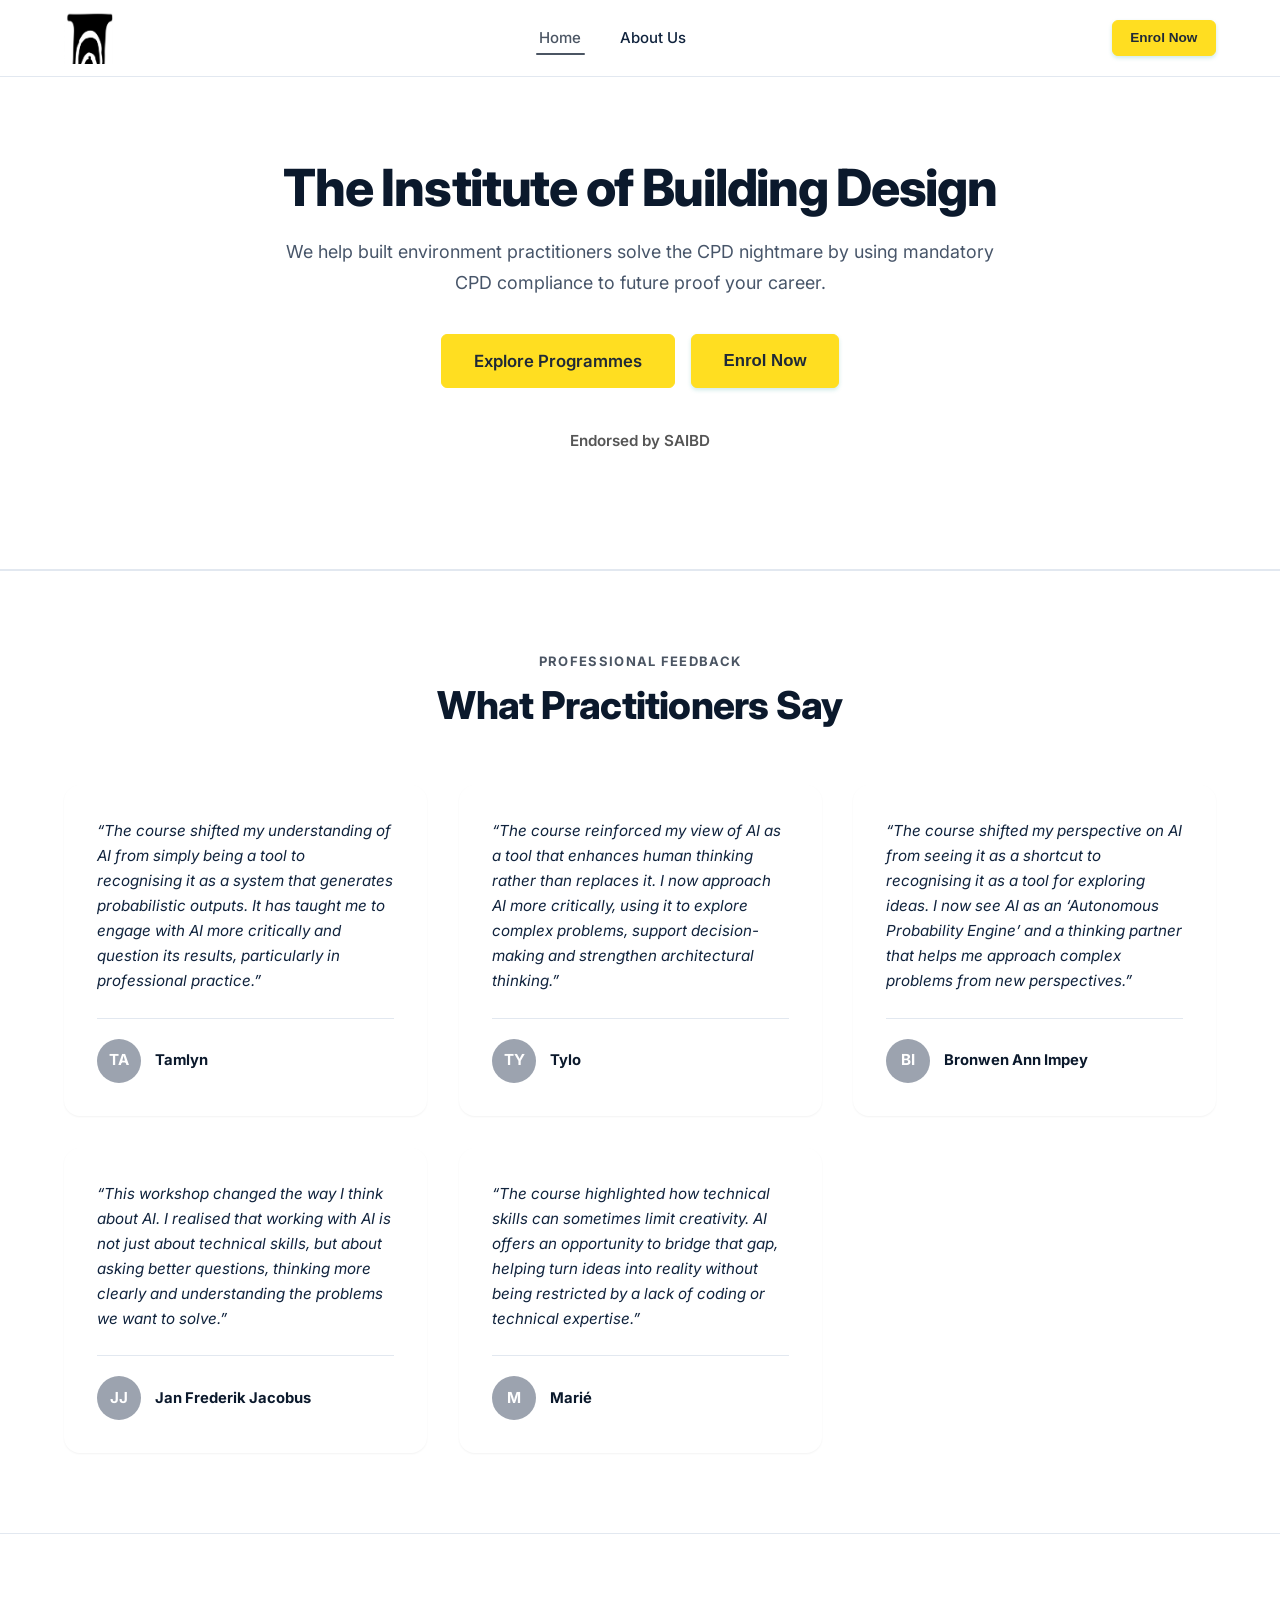
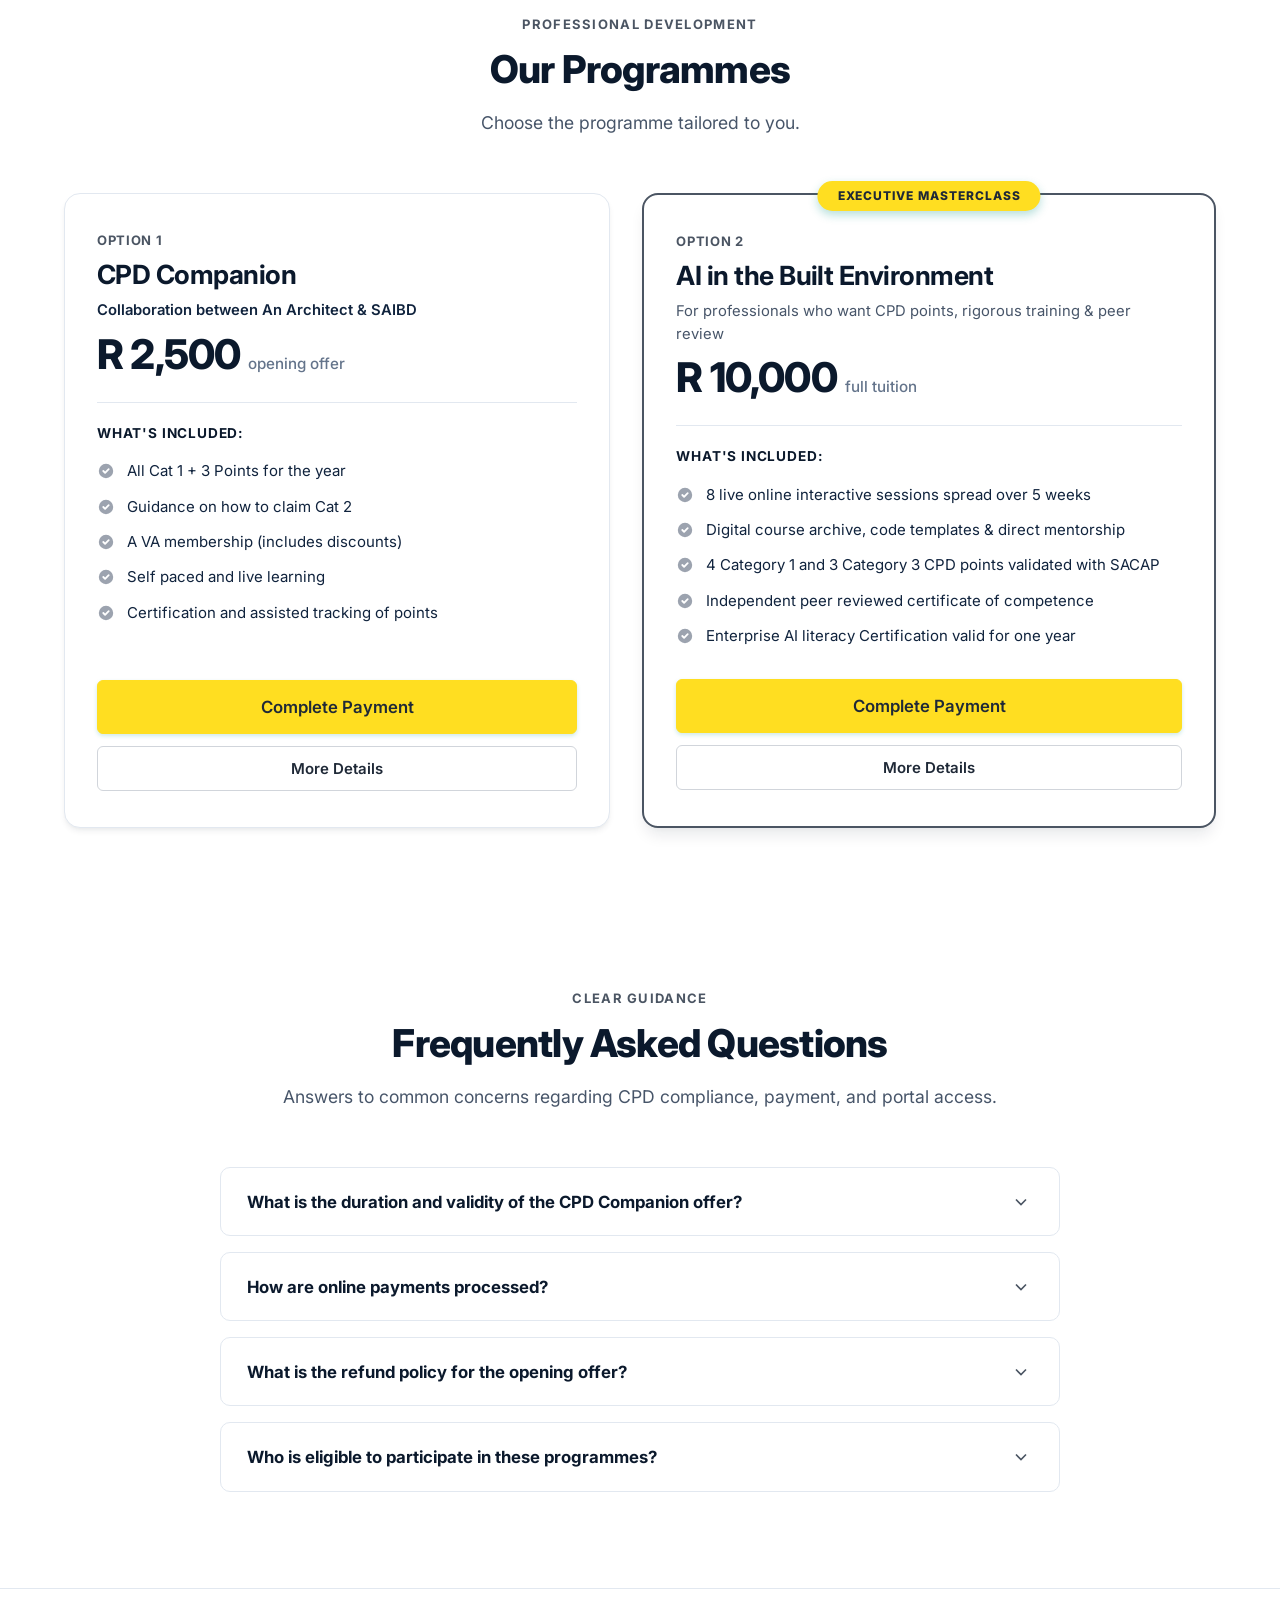
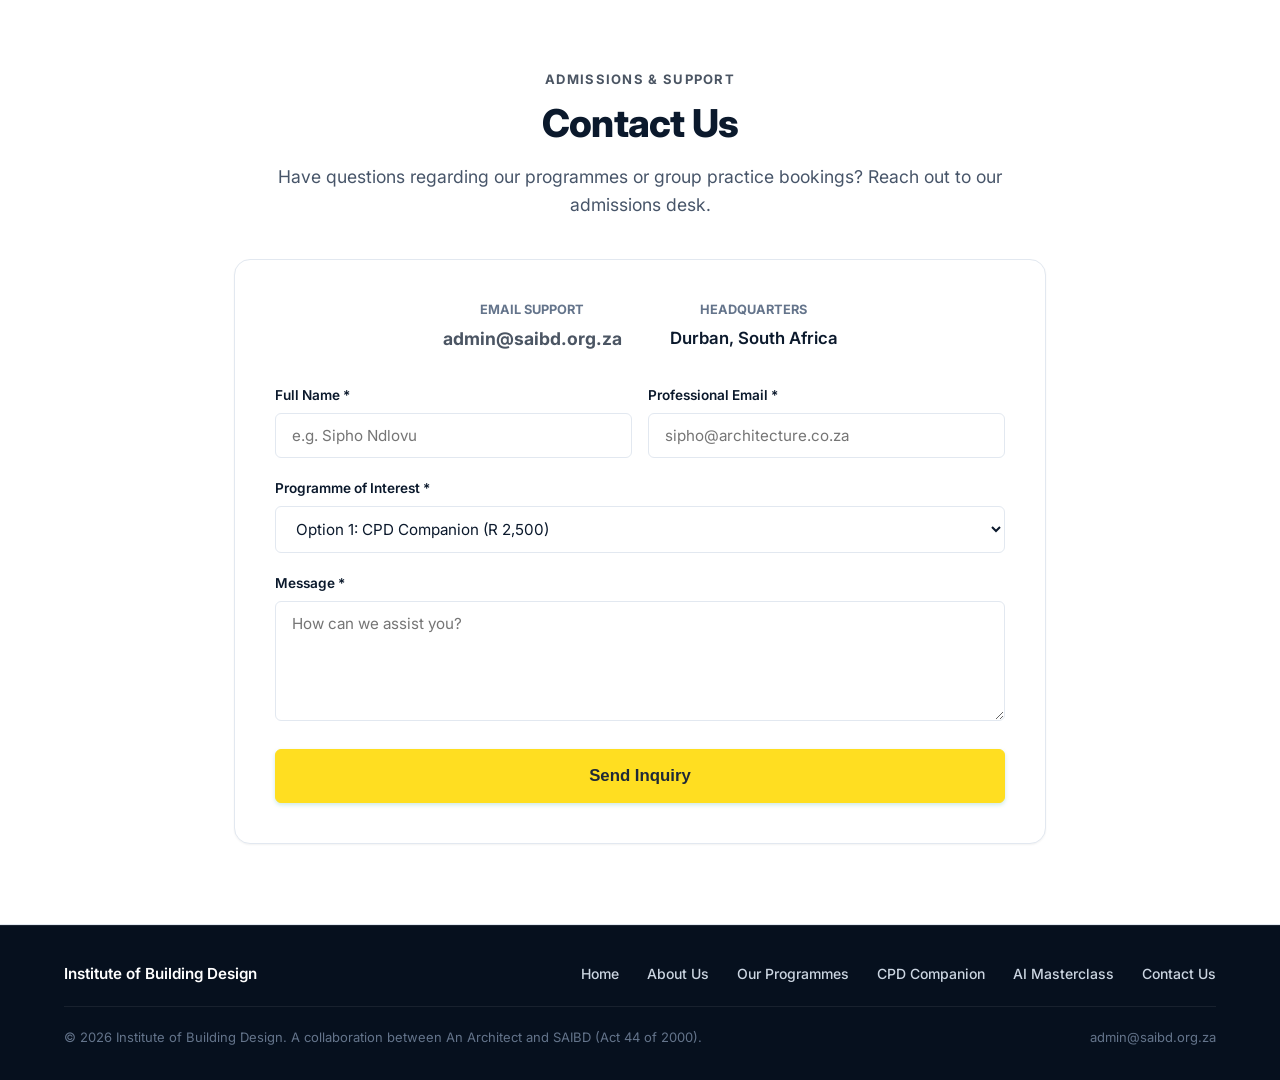
==== commit 731d752b: "Add files via upload" ====
--- a/index.html
+++ b/index.html
@@ -9,6 +9,27 @@
   <link rel="preconnect" href="https://fonts.gstatic.com" crossorigin>
   <link href="https://fonts.googleapis.com/css2?family=Inter:wght@400;500;600;700;800&display=swap" rel="stylesheet">
   <link rel="stylesheet" href="css/style.css">
+  <style>
+    /* ---- Brand override: yellow buttons, white theme, grey/white icons ---- */
+    :root{--brand:rgb(255,222,33);--brand-hover:rgb(240,205,0);--teal-50:#fff;--teal-500:#6b7280;--teal-600:#4b5563;--teal-700:#4b5563;}
+    body,.hero-wrapper,.section,.section-alt{background:#fff !important;}
+    .btn-teal,.btn-navy,.btn.btn-teal,.btn.btn-navy{background:var(--brand) !important;border-color:var(--brand) !important;color:#1f2937 !important;transition:transform .2s ease,box-shadow .2s ease,background .2s ease;}
+    .btn-teal:hover,.btn-navy:hover{background:var(--brand-hover) !important;border-color:var(--brand-hover) !important;transform:translateY(-2px);box-shadow:0 6px 16px rgba(255,222,33,.45);}
+    .btn-outline{background:#fff !important;color:#1f2937 !important;border:1.5px solid #d1d5db !important;}
+    .btn-outline:hover{border-color:var(--brand) !important;background:rgba(255,222,33,.15) !important;}
+    .featured-ribbon{background:var(--brand) !important;color:#1f2937 !important;}
+    .feature-icon{color:#9ca3af !important;fill:#9ca3af !important;}
+    .author-avatar{background:#e5e7eb !important;color:#fff !important;background:#9ca3af !important;}
+    .mobile-nav-links a[style]{color:#1f2937 !important;}
+
+    /* ---- Testimonials: hover motion ---- */
+    .testimonial-card{transition:transform .35s cubic-bezier(.2,.8,.2,1),box-shadow .35s ease,border-color .35s ease;border:1px solid transparent;will-change:transform;}
+    .testimonial-card:hover{transform:translateY(-8px) scale(1.02);box-shadow:0 18px 40px rgba(0,0,0,.12);border-color:var(--brand);}
+    .testimonial-card .author-avatar{transition:transform .35s ease,background .35s ease;}
+    .testimonial-card:hover .author-avatar{transform:rotate(-8deg) scale(1.12);background:var(--brand) !important;color:#1f2937 !important;}
+    .testimonials-grid:hover .testimonial-card:not(:hover){opacity:.7;transition:opacity .3s ease;}
+    @media (prefers-reduced-motion:reduce){.testimonial-card,.testimonial-card *,.btn{transition:none !important;transform:none !important;}}
+  </style>
 </head>
 <body>
 
@@ -64,19 +85,15 @@
     <!-- HERO: Centered, No Image, Addressing CPD Nightmare & Wasted Money -->
     <section class="hero-wrapper" id="home">
       <div class="container hero-content-centered">
-        <h1 class="hero-title">
-          We help built environment practitioners solve by using mandatory CPD compliance to future proof your career
-        </h1>
+        <h1 class="hero-title">The Institute of Building Design</h1>
         
-        <p class="hero-desc">
-          We help built environment practitioners solve the CPD nightmare and stop wasting money on superficial courses that don't add genuine career or statutory value. Gain accredited SACAP CPD points, peer-reviewed competencies, and practical industry workflows through institutional education.
-        </p>
+        <p class="hero-desc">We help built environment practitioners solve the CPD nightmare by using mandatory CPD compliance to future proof your career.</p>
         
         <div class="hero-cta-group">
           <a href="#programmes" class="btn btn-navy btn-lg">Explore Programmes</a>
           <button class="btn btn-teal btn-lg" data-checkout-trigger="cpd-companion">Enrol Now</button>
         </div>
-        <p style="margin-top:1rem;font-size:0.95rem;font-weight:600;color:var(--teal-700);">Endorsed by SAIBD</p>
+        <p style="margin-top:1rem;font-size:0.95rem;font-weight:600;color:#555;">Endorsed by SAIBD</p>
 
 
       </div>
@@ -87,57 +104,66 @@
       <div class="container">
         <div class="section-header">
           <span class="section-eyebrow">Professional Feedback</span>
-          <h2 class="section-title">Genuine Testimonials from Practitioners</h2>
-          <p class="section-subtitle">
-            See how architectural technologists, senior architects, and engineering consultants applied their learning.
-          </p>
+          <h2 class="section-title">What Practitioners Say</h2>
         </div>
 
         <div class="testimonials-grid">
           <div class="testimonial-card">
             <div>
-              <div class="rating-stars">★★★★★</div>
-              <p class="testimonial-quote">
-                "CPD compliance used to be a frustrating scramble at the end of the renewal cycle. Having all Category 1 and 3 points covered in one structured programme with assisted tracking removed all the stress. Outstanding institutional backing from SAIBD."
-              </p>
+              <p class="testimonial-quote">“The course shifted my understanding of AI from simply being a tool to recognising it as a system that generates probabilistic outputs. It has taught me to engage with AI more critically and question its results, particularly in professional practice.”</p>
             </div>
             <div class="testimonial-author">
-              <div class="author-avatar">MS</div>
+              <div class="author-avatar">TA</div>
               <div>
-                <span class="author-name">Mziwakhe Sithole, Pr.Arch.T</span>
-                <span class="author-role">Senior Architectural Technologist, Johannesburg</span>
+                <span class="author-name">Tamlyn</span>
               </div>
             </div>
           </div>
 
           <div class="testimonial-card">
             <div>
-              <div class="rating-stars">★★★★★</div>
-              <p class="testimonial-quote">
-                "The peer review board is what makes the Certificate of Competence genuinely prestigious. Defending your capstone workflow before practising peers mirrors real-world design juries. The Category 1 CPD points were officially logged with SACAP without friction."
-              </p>
+              <p class="testimonial-quote">“The course reinforced my view of AI as a tool that enhances human thinking rather than replaces it. I now approach AI more critically, using it to explore complex problems, support decision-making and strengthen architectural thinking.”</p>
             </div>
             <div class="testimonial-author">
-              <div class="author-avatar">BN</div>
+              <div class="author-avatar">TY</div>
               <div>
-                <span class="author-name">Brendan Naidoo, Pr.Arch</span>
-                <span class="author-role">Director, Urban Habitat Architecture, Pretoria</span>
+                <span class="author-name">Tylo</span>
               </div>
             </div>
           </div>
 
           <div class="testimonial-card">
             <div>
-              <div class="rating-stars">★★★★★</div>
-              <p class="testimonial-quote">
-                "Akheel Khan and the SAIBD team have created a masterclass that actually respects practitioner time. No fluff or generic videos—substantive First Principles reasoning applied to everyday spatial documentation."
-              </p>
+              <p class="testimonial-quote">“The course shifted my perspective on AI from seeing it as a shortcut to recognising it as a tool for exploring ideas. I now see AI as an ‘Autonomous Probability Engine’ and a thinking partner that helps me approach complex problems from new perspectives.”</p>
             </div>
             <div class="testimonial-author">
-              <div class="author-avatar">LP</div>
+              <div class="author-avatar">BI</div>
               <div>
-                <span class="author-name">Leanne Pretorius</span>
-                <span class="author-role">Associate Director & Building Designer, Cape Town</span>
+                <span class="author-name">Bronwen Ann Impey</span>
+              </div>
+            </div>
+          </div>
+
+          <div class="testimonial-card">
+            <div>
+              <p class="testimonial-quote">“This workshop changed the way I think about AI. I realised that working with AI is not just about technical skills, but about asking better questions, thinking more clearly and understanding the problems we want to solve.”</p>
+            </div>
+            <div class="testimonial-author">
+              <div class="author-avatar">JJ</div>
+              <div>
+                <span class="author-name">Jan Frederik Jacobus</span>
+              </div>
+            </div>
+          </div>
+
+          <div class="testimonial-card">
+            <div>
+              <p class="testimonial-quote">“The course highlighted how technical skills can sometimes limit creativity. AI offers an opportunity to bridge that gap, helping turn ideas into reality without being restricted by a lack of coding or technical expertise.”</p>
+            </div>
+            <div class="testimonial-author">
+              <div class="author-avatar">M</div>
+              <div>
+                <span class="author-name">Marié</span>
               </div>
             </div>
           </div>
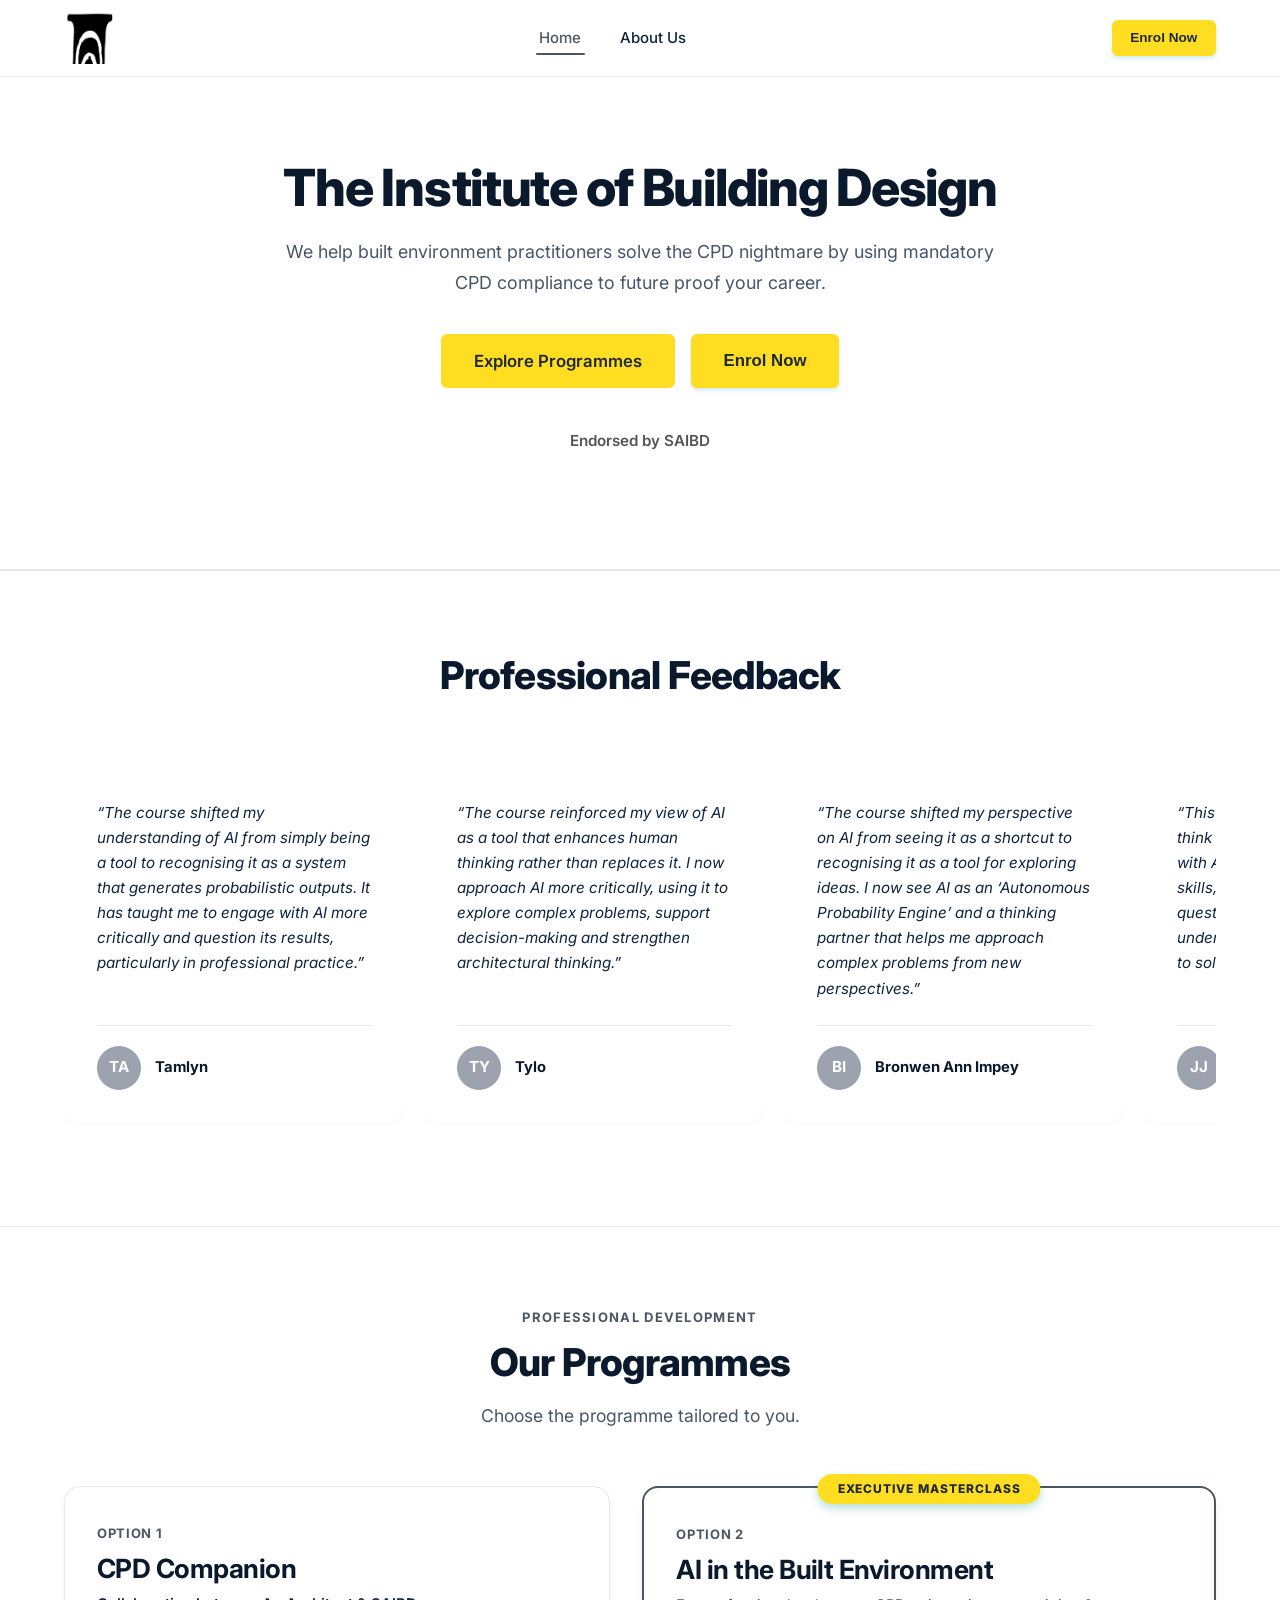
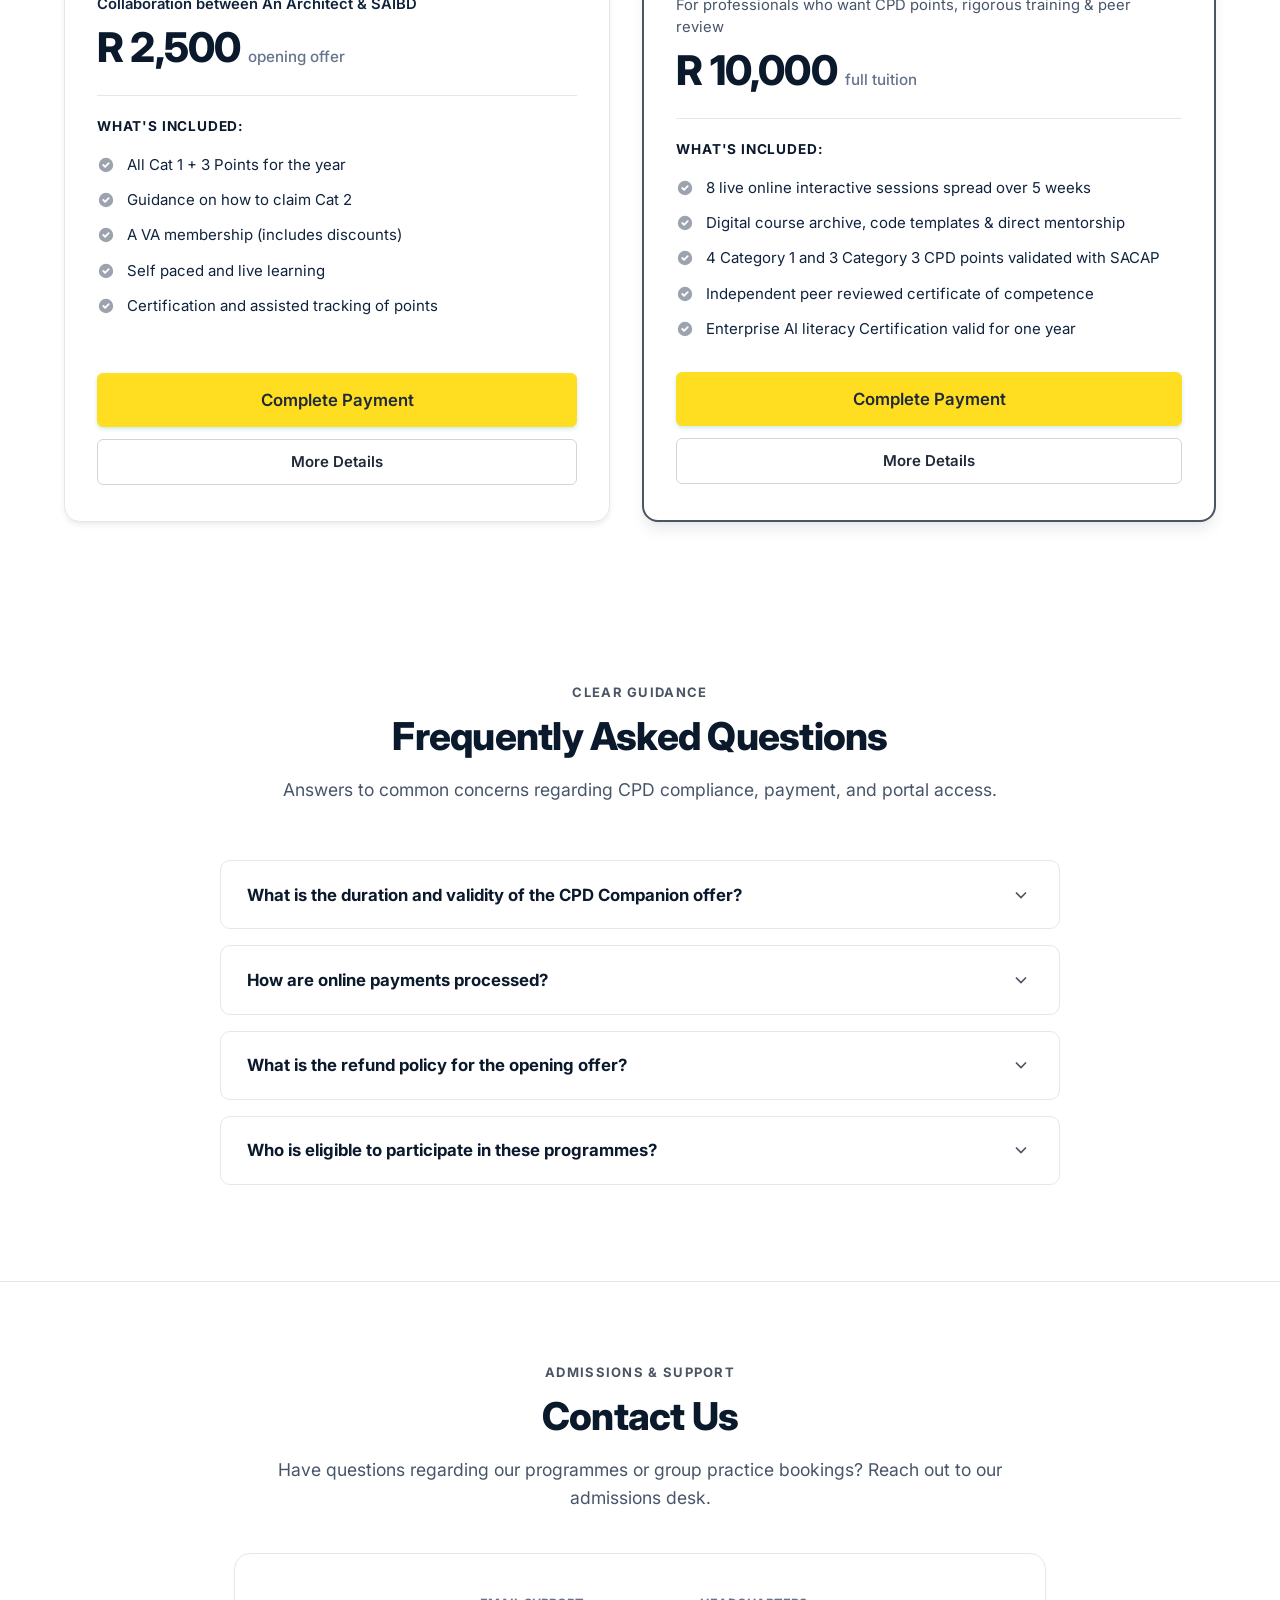
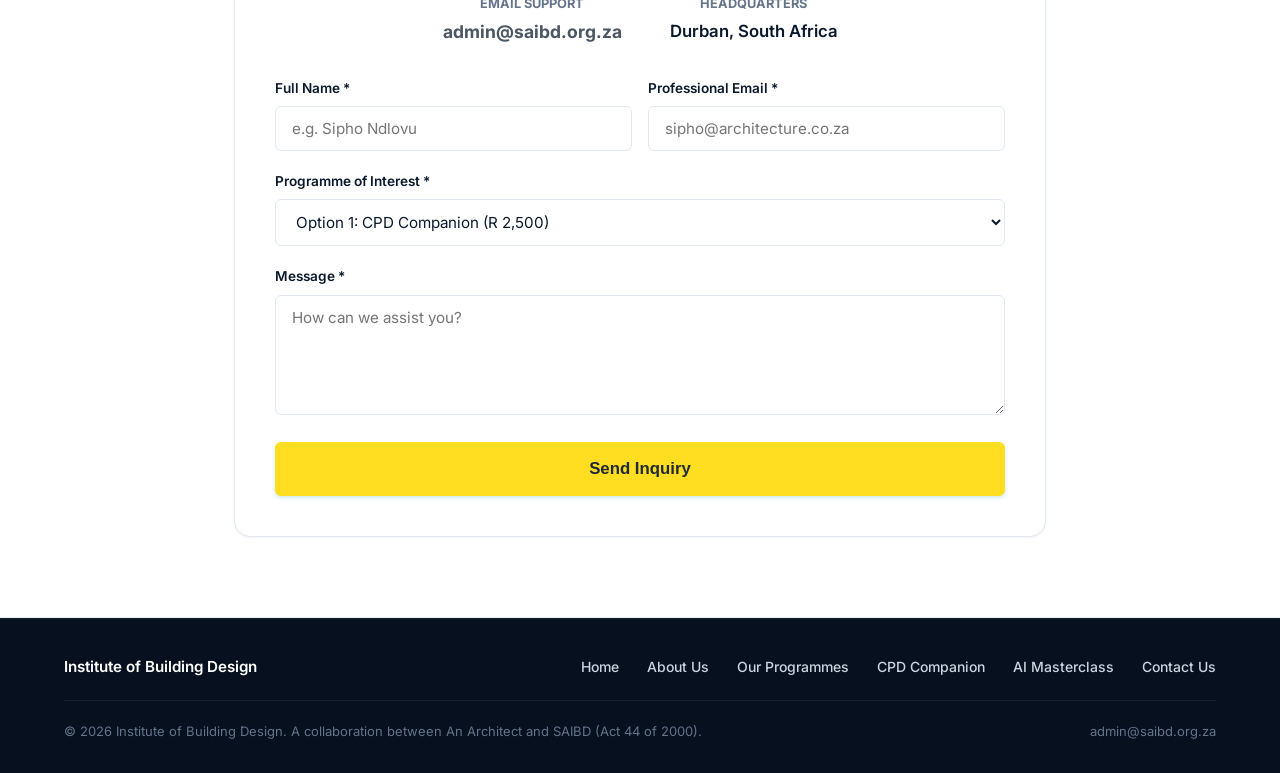
==== commit 6d060016: "Add files via upload" ====
--- a/index.html
+++ b/index.html
@@ -28,6 +28,11 @@
     .testimonial-card .author-avatar{transition:transform .35s ease,background .35s ease;}
     .testimonial-card:hover .author-avatar{transform:rotate(-8deg) scale(1.12);background:var(--brand) !important;color:#1f2937 !important;}
     .testimonials-grid:hover .testimonial-card:not(:hover){opacity:.7;transition:opacity .3s ease;}
+
+    /* ---- Testimonials: horizontal row ---- */
+    .testimonials-grid{display:flex !important;flex-wrap:nowrap;gap:1.25rem;overflow-x:auto;scroll-snap-type:x mandatory;padding:.75rem .25rem 1.5rem;-webkit-overflow-scrolling:touch;}
+    .testimonials-grid .testimonial-card{flex:0 0 340px;max-width:340px;scroll-snap-align:start;display:flex;flex-direction:column;justify-content:space-between;background:#fff;}
+    @media (max-width:640px){.testimonials-grid .testimonial-card{flex-basis:85%;max-width:85%;}}
     @media (prefers-reduced-motion:reduce){.testimonial-card,.testimonial-card *,.btn{transition:none !important;transform:none !important;}}
   </style>
 </head>
@@ -103,8 +108,7 @@
     <section class="section section-alt" id="testimonials">
       <div class="container">
         <div class="section-header">
-          <span class="section-eyebrow">Professional Feedback</span>
-          <h2 class="section-title">What Practitioners Say</h2>
+          <h2 class="section-title">Professional Feedback</h2>
         </div>
 
         <div class="testimonials-grid">
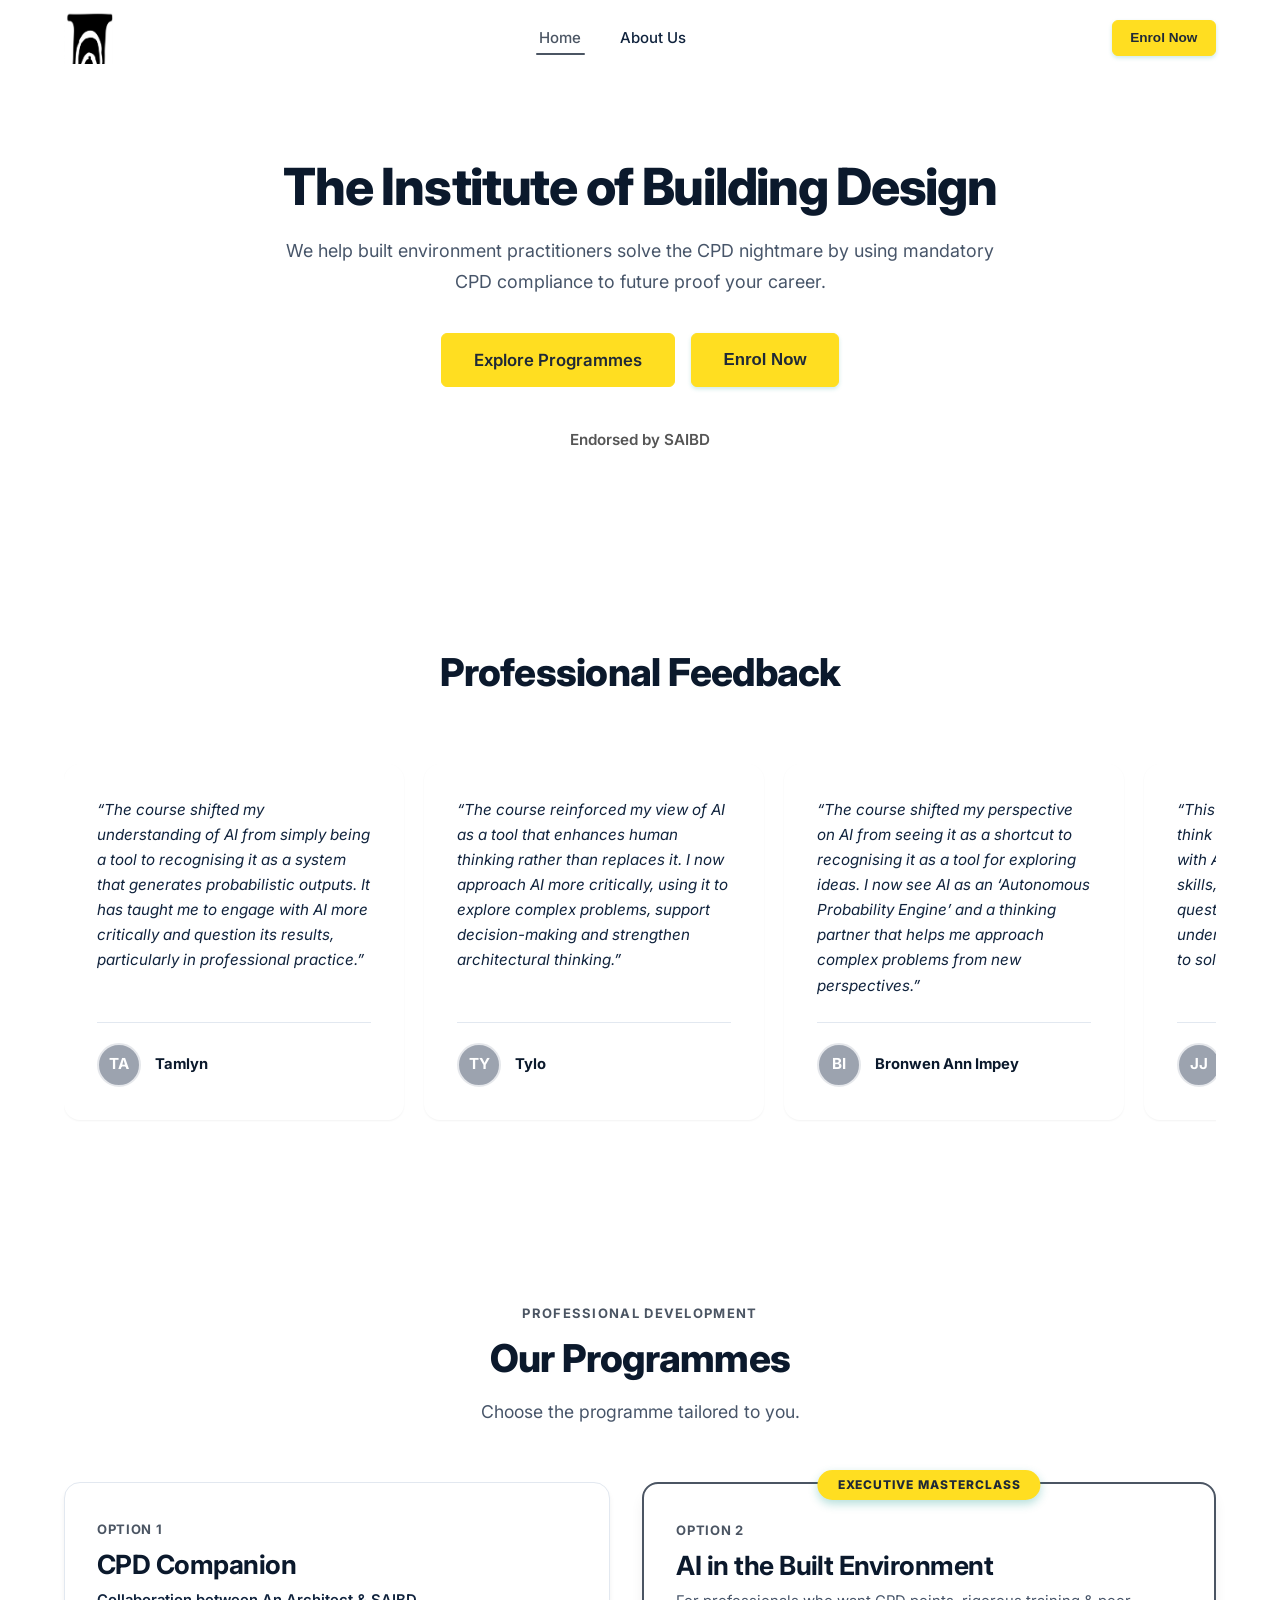
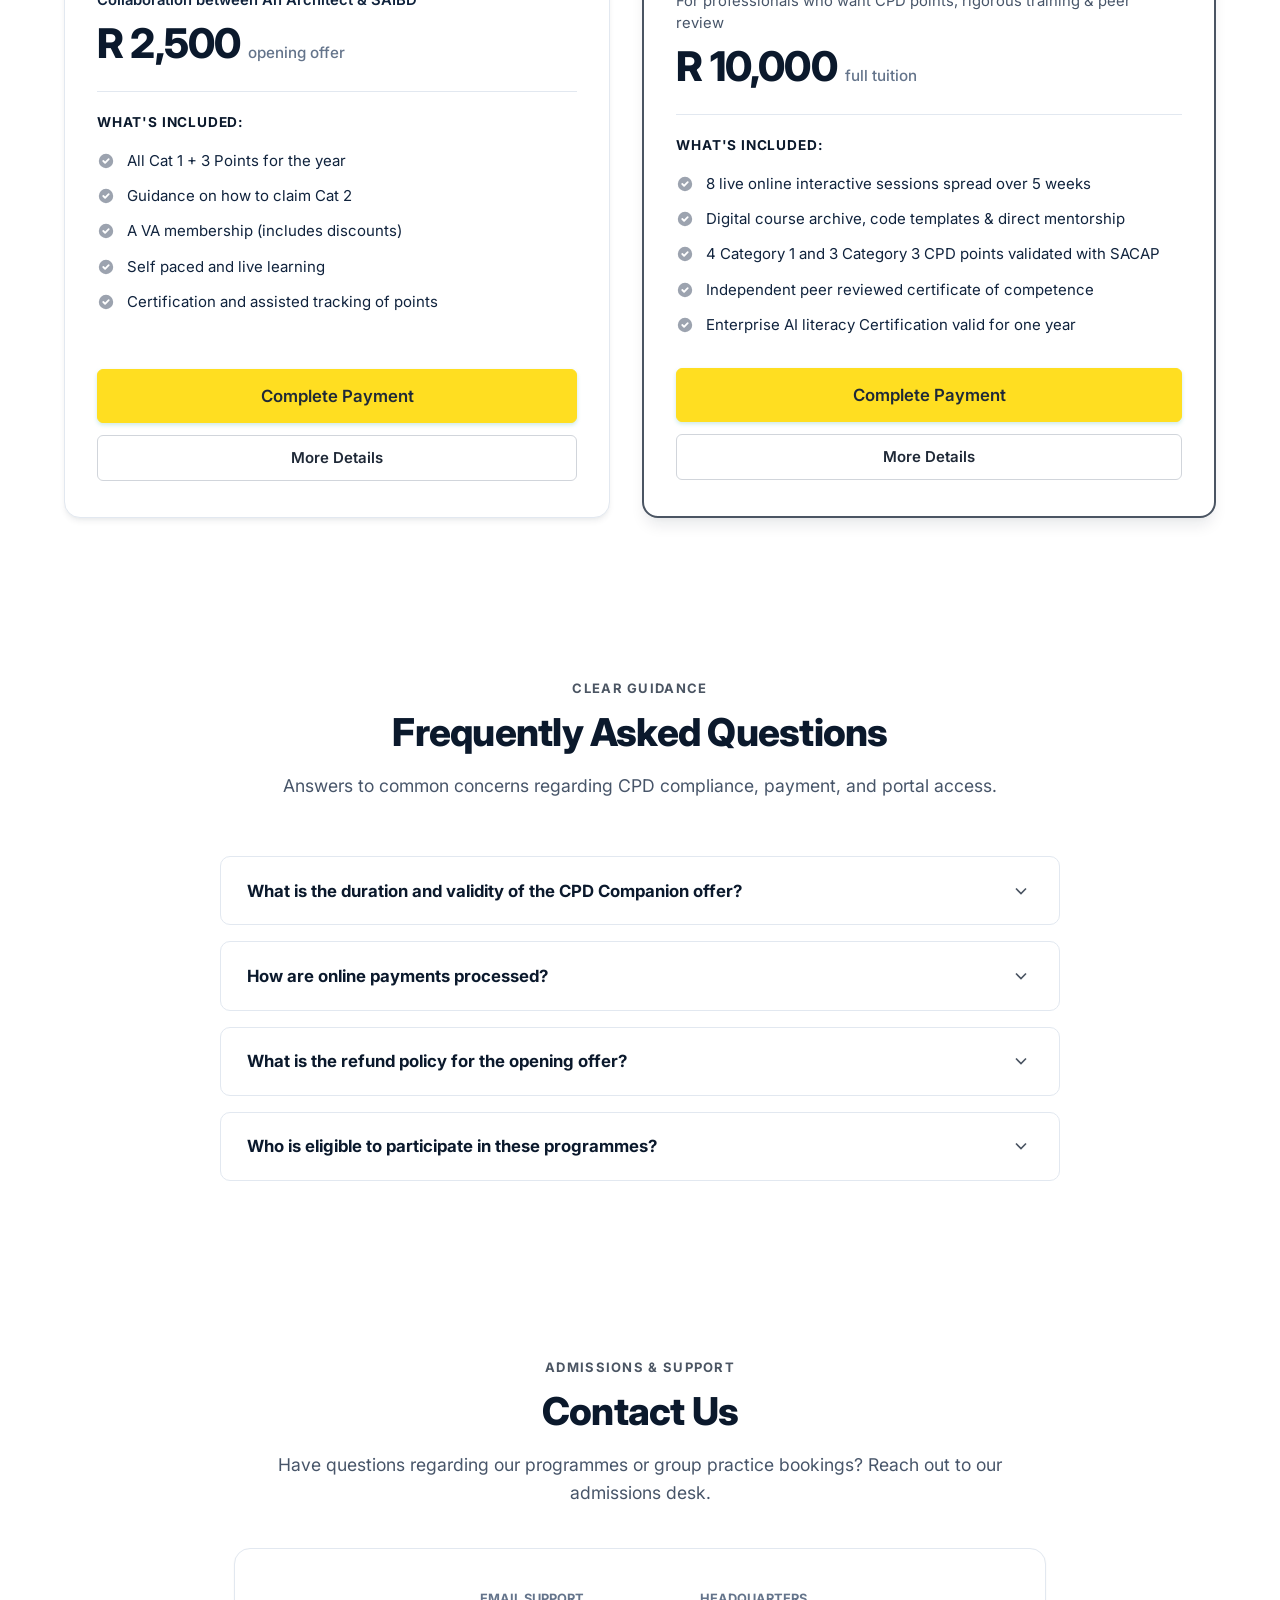
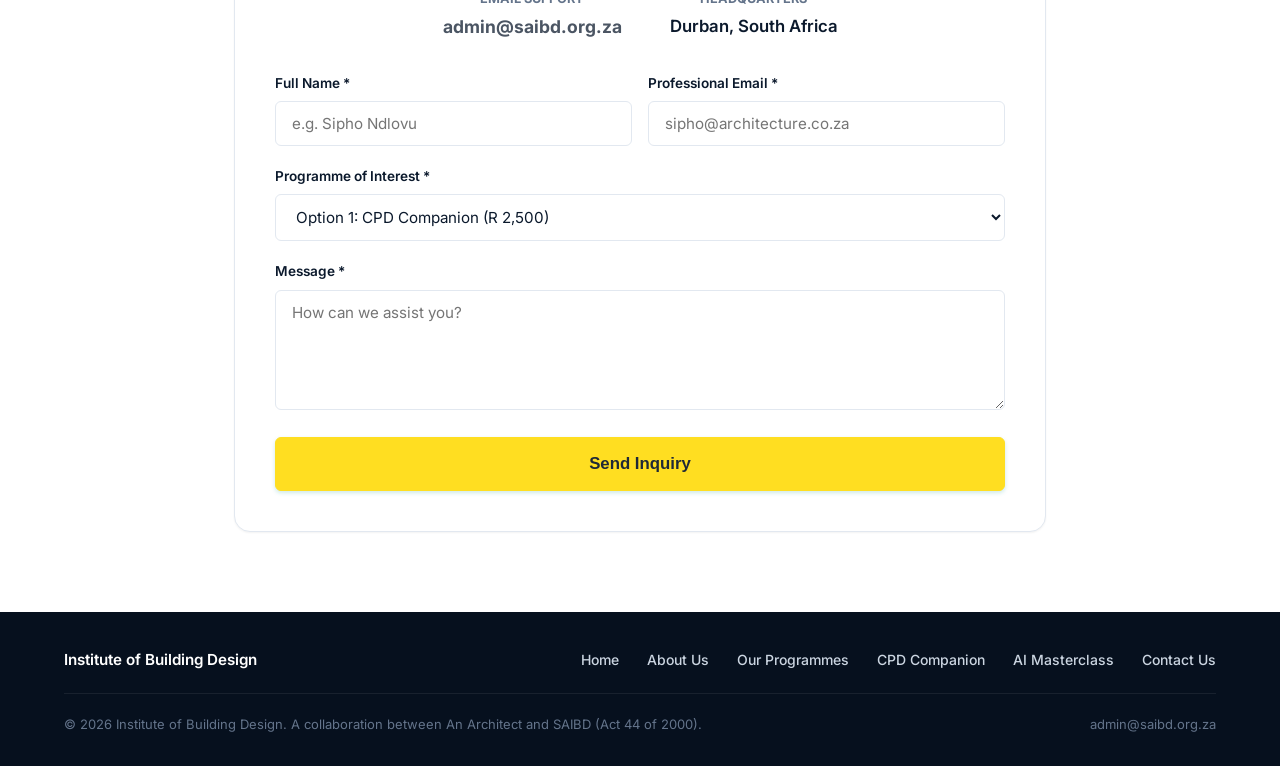
==== commit bb8eebdb: "Add files via upload" ====
--- a/index.html
+++ b/index.html
@@ -10,30 +10,42 @@
   <link href="https://fonts.googleapis.com/css2?family=Inter:wght@400;500;600;700;800&display=swap" rel="stylesheet">
   <link rel="stylesheet" href="css/style.css">
   <style>
-    /* ---- Brand override: yellow buttons, white theme, grey/white icons ---- */
-    :root{--brand:rgb(255,222,33);--brand-hover:rgb(240,205,0);--teal-50:#fff;--teal-500:#6b7280;--teal-600:#4b5563;--teal-700:#4b5563;}
-    body,.hero-wrapper,.section,.section-alt{background:#fff !important;}
+    /* ===== Brand: yellow buttons, white theme, grey/white icons ===== */
+    :root{--brand:rgb(255,222,33);--brand-hover:rgb(240,205,0);--teal-50:#fff;--teal-400:#d1d5db;--teal-500:#6b7280;--teal-600:#4b5563;--teal-700:#4b5563;}
+    html{scroll-behavior:smooth;}
+    body,.hero-wrapper,.section,.section-alt,.trust-bar{background:#fff !important;}
     .btn-teal,.btn-navy,.btn.btn-teal,.btn.btn-navy{background:var(--brand) !important;border-color:var(--brand) !important;color:#1f2937 !important;transition:transform .2s ease,box-shadow .2s ease,background .2s ease;}
     .btn-teal:hover,.btn-navy:hover{background:var(--brand-hover) !important;border-color:var(--brand-hover) !important;transform:translateY(-2px);box-shadow:0 6px 16px rgba(255,222,33,.45);}
     .btn-outline{background:#fff !important;color:#1f2937 !important;border:1.5px solid #d1d5db !important;}
     .btn-outline:hover{border-color:var(--brand) !important;background:rgba(255,222,33,.15) !important;}
     .featured-ribbon{background:var(--brand) !important;color:#1f2937 !important;}
     .feature-icon{color:#9ca3af !important;fill:#9ca3af !important;}
-    .author-avatar{background:#e5e7eb !important;color:#fff !important;background:#9ca3af !important;}
+    .author-avatar,.leadership-avatar{background:#9ca3af !important;color:#fff !important;border:2px solid #e5e7eb !important;}
+    .trust-icon-box{background:#9ca3af !important;color:#fff !important;}
     .mobile-nav-links a[style]{color:#1f2937 !important;}
-
-    /* ---- Testimonials: hover motion ---- */
+    .hero-content-centered div[style*="border:2px solid"]{border-color:var(--brand) !important;}
+    .no-refund{font-size:.85rem;font-weight:700;color:#1f2937;background:rgba(255,222,33,.25);border-radius:8px;padding:.6rem .9rem;margin-top:1rem;}
+
+    /* ===== One smooth page: no lines between sections ===== */
+    .site-header,.hero-wrapper,.section,.section-alt,.trust-bar,.site-footer{border-top:0 !important;border-bottom:0 !important;}
+    hr{display:none;}
+
+    /* ===== Subtle section transition ===== */
+    .reveal-ready main > section{opacity:0;transform:translateY(16px);transition:opacity .9s ease,transform .9s cubic-bezier(.2,.8,.2,1);}
+    .reveal-ready main > section.in-view{opacity:1;transform:none;}
+
+    /* ===== Testimonials: hover motion + horizontal row, no scrollbar ===== */
+    .testimonials-grid{display:flex !important;flex-wrap:nowrap;gap:1.25rem;overflow-x:auto;scroll-snap-type:x mandatory;padding:.75rem .25rem 1.5rem;-webkit-overflow-scrolling:touch;scrollbar-width:none;-ms-overflow-style:none;cursor:grab;}
+    .testimonials-grid::-webkit-scrollbar{display:none;}
+    .testimonials-grid.dragging{cursor:grabbing;scroll-snap-type:none;user-select:none;}
+    .testimonials-grid .testimonial-card{flex:0 0 340px;max-width:340px;scroll-snap-align:start;display:flex;flex-direction:column;justify-content:space-between;background:#fff;}
+    @media (max-width:640px){.testimonials-grid .testimonial-card{flex-basis:85%;max-width:85%;}}
     .testimonial-card{transition:transform .35s cubic-bezier(.2,.8,.2,1),box-shadow .35s ease,border-color .35s ease;border:1px solid transparent;will-change:transform;}
     .testimonial-card:hover{transform:translateY(-8px) scale(1.02);box-shadow:0 18px 40px rgba(0,0,0,.12);border-color:var(--brand);}
     .testimonial-card .author-avatar{transition:transform .35s ease,background .35s ease;}
     .testimonial-card:hover .author-avatar{transform:rotate(-8deg) scale(1.12);background:var(--brand) !important;color:#1f2937 !important;}
     .testimonials-grid:hover .testimonial-card:not(:hover){opacity:.7;transition:opacity .3s ease;}
-
-    /* ---- Testimonials: horizontal row ---- */
-    .testimonials-grid{display:flex !important;flex-wrap:nowrap;gap:1.25rem;overflow-x:auto;scroll-snap-type:x mandatory;padding:.75rem .25rem 1.5rem;-webkit-overflow-scrolling:touch;}
-    .testimonials-grid .testimonial-card{flex:0 0 340px;max-width:340px;scroll-snap-align:start;display:flex;flex-direction:column;justify-content:space-between;background:#fff;}
-    @media (max-width:640px){.testimonials-grid .testimonial-card{flex-basis:85%;max-width:85%;}}
-    @media (prefers-reduced-motion:reduce){.testimonial-card,.testimonial-card *,.btn{transition:none !important;transform:none !important;}}
+    @media (prefers-reduced-motion:reduce){html{scroll-behavior:auto;}.reveal-ready main > section{opacity:1;transform:none;transition:none;}.testimonial-card,.testimonial-card *,.btn{transition:none !important;transform:none !important;}}
   </style>
 </head>
 <body>
@@ -547,6 +559,21 @@
     </div>
   </div>
 
+  <script>
+    (function(){
+      var d=document.documentElement;
+      if(!('IntersectionObserver' in window)||window.matchMedia('(prefers-reduced-motion: reduce)').matches)return;
+      d.classList.add('reveal-ready');
+      var io=new IntersectionObserver(function(es){es.forEach(function(e){if(e.isIntersecting){e.target.classList.add('in-view');io.unobserve(e.target);}});},{threshold:0.06});
+      document.querySelectorAll('main > section').forEach(function(s){io.observe(s);});
+      var g=document.querySelector('.testimonials-grid');
+      if(g){var down=false,sx=0,sl=0;
+        g.addEventListener('mousedown',function(e){down=true;g.classList.add('dragging');sx=e.pageX;sl=g.scrollLeft;});
+        window.addEventListener('mouseup',function(){down=false;g.classList.remove('dragging');});
+        g.addEventListener('mousemove',function(e){if(!down)return;e.preventDefault();g.scrollLeft=sl-(e.pageX-sx);});
+      }
+    })();
+  </script>
   <script src="js/main.js"></script>
 </body>
 </html>
